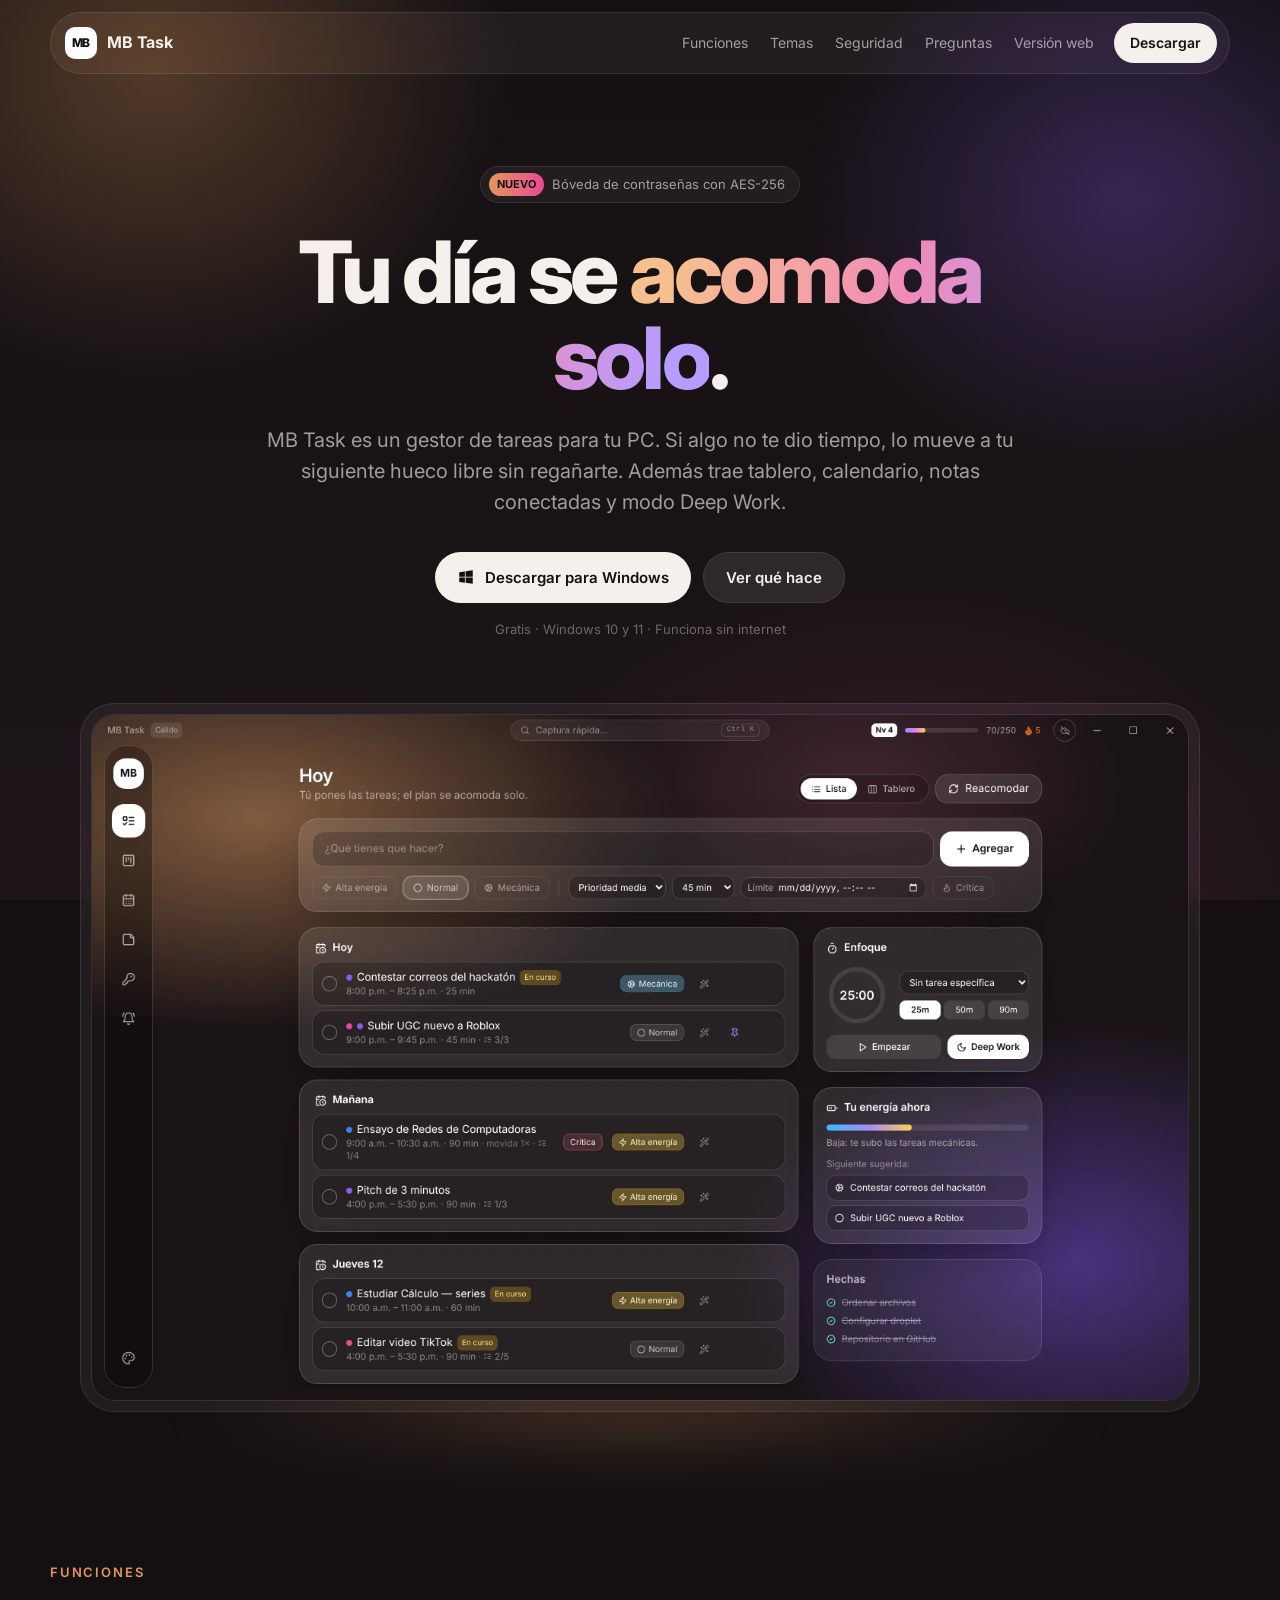
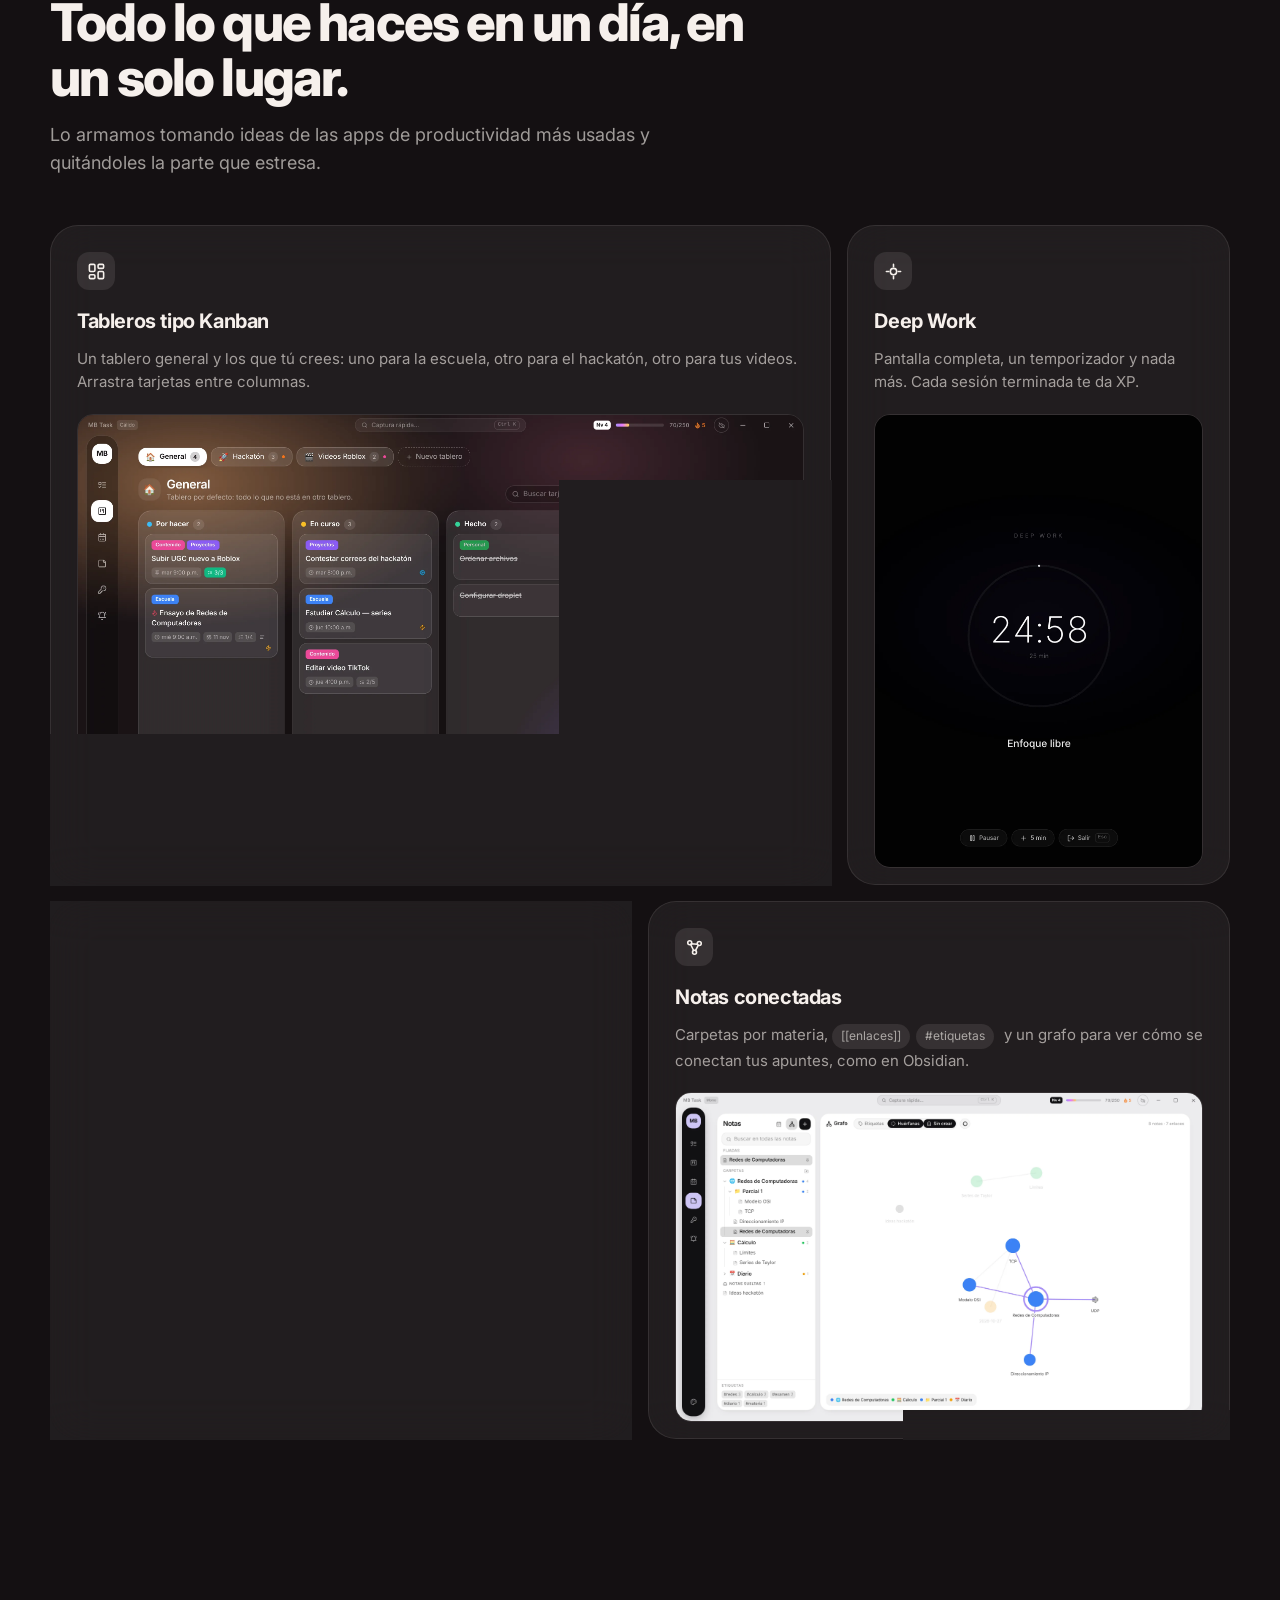
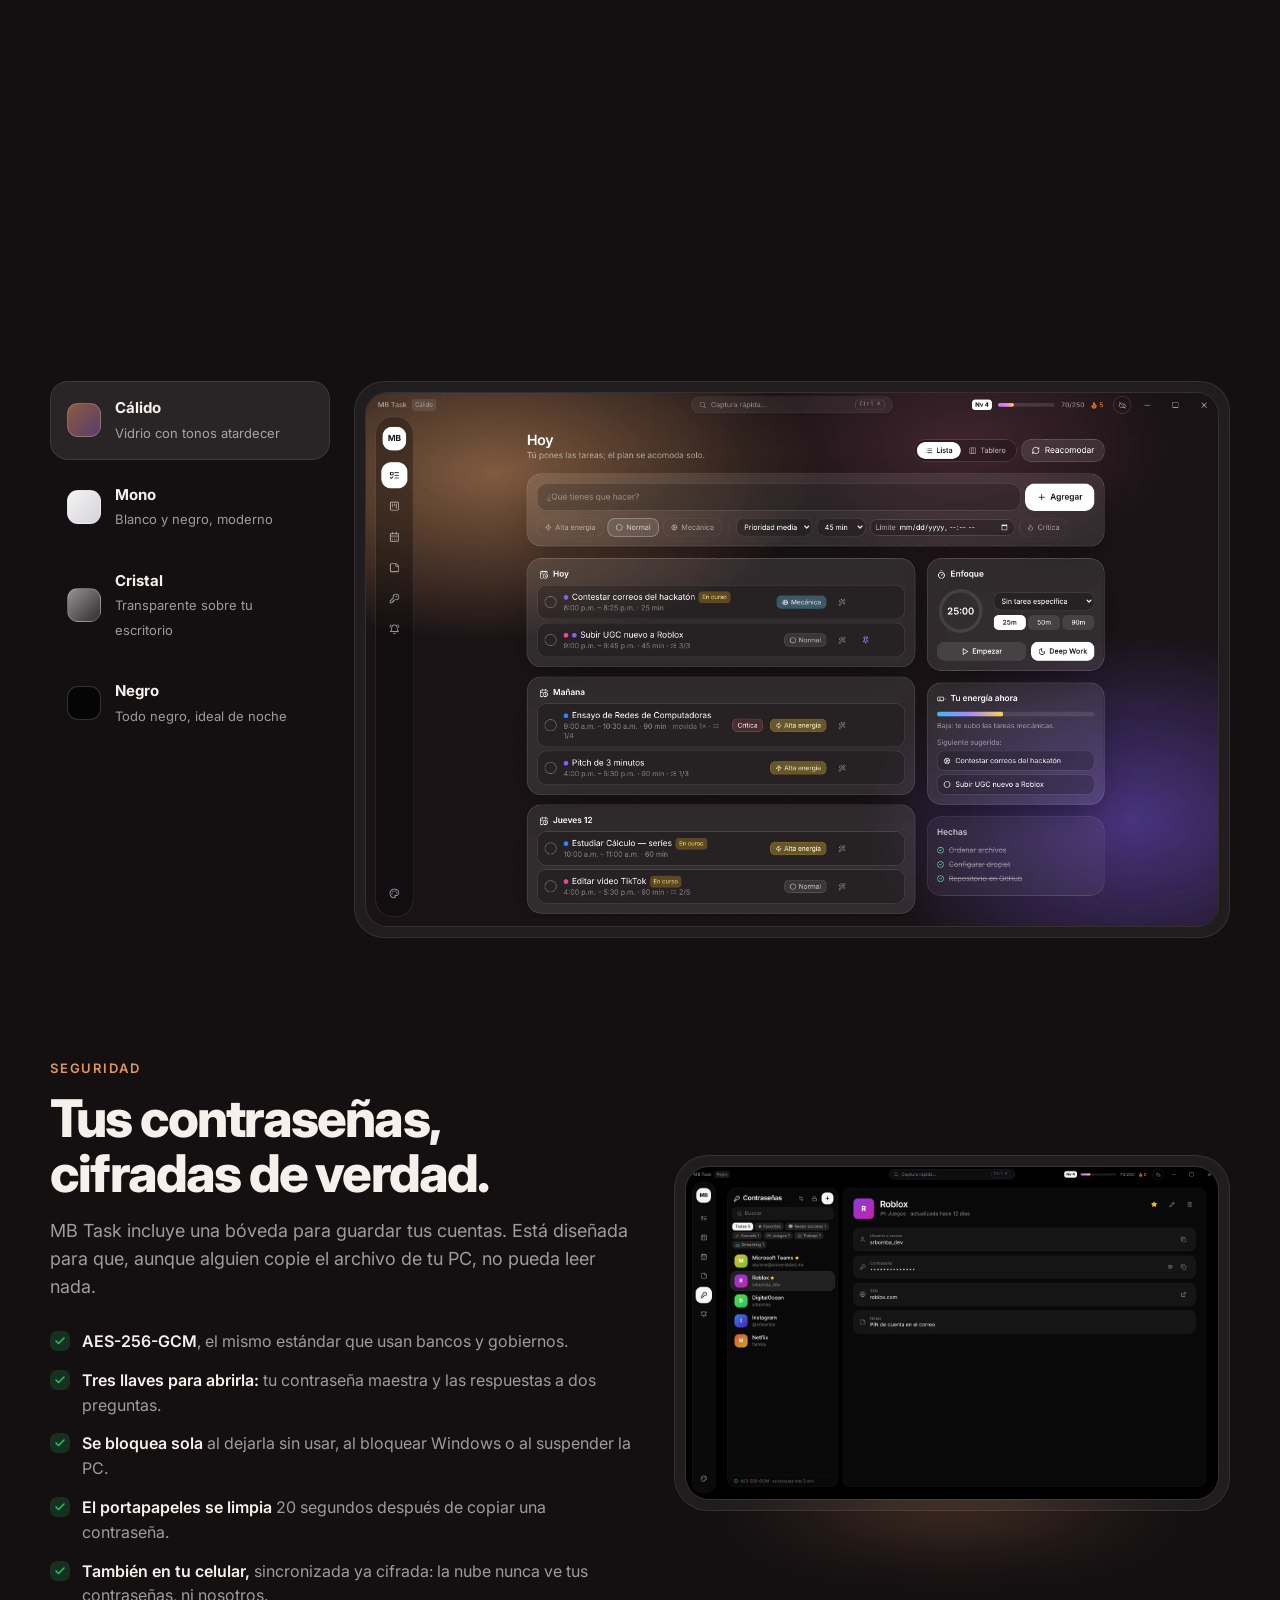
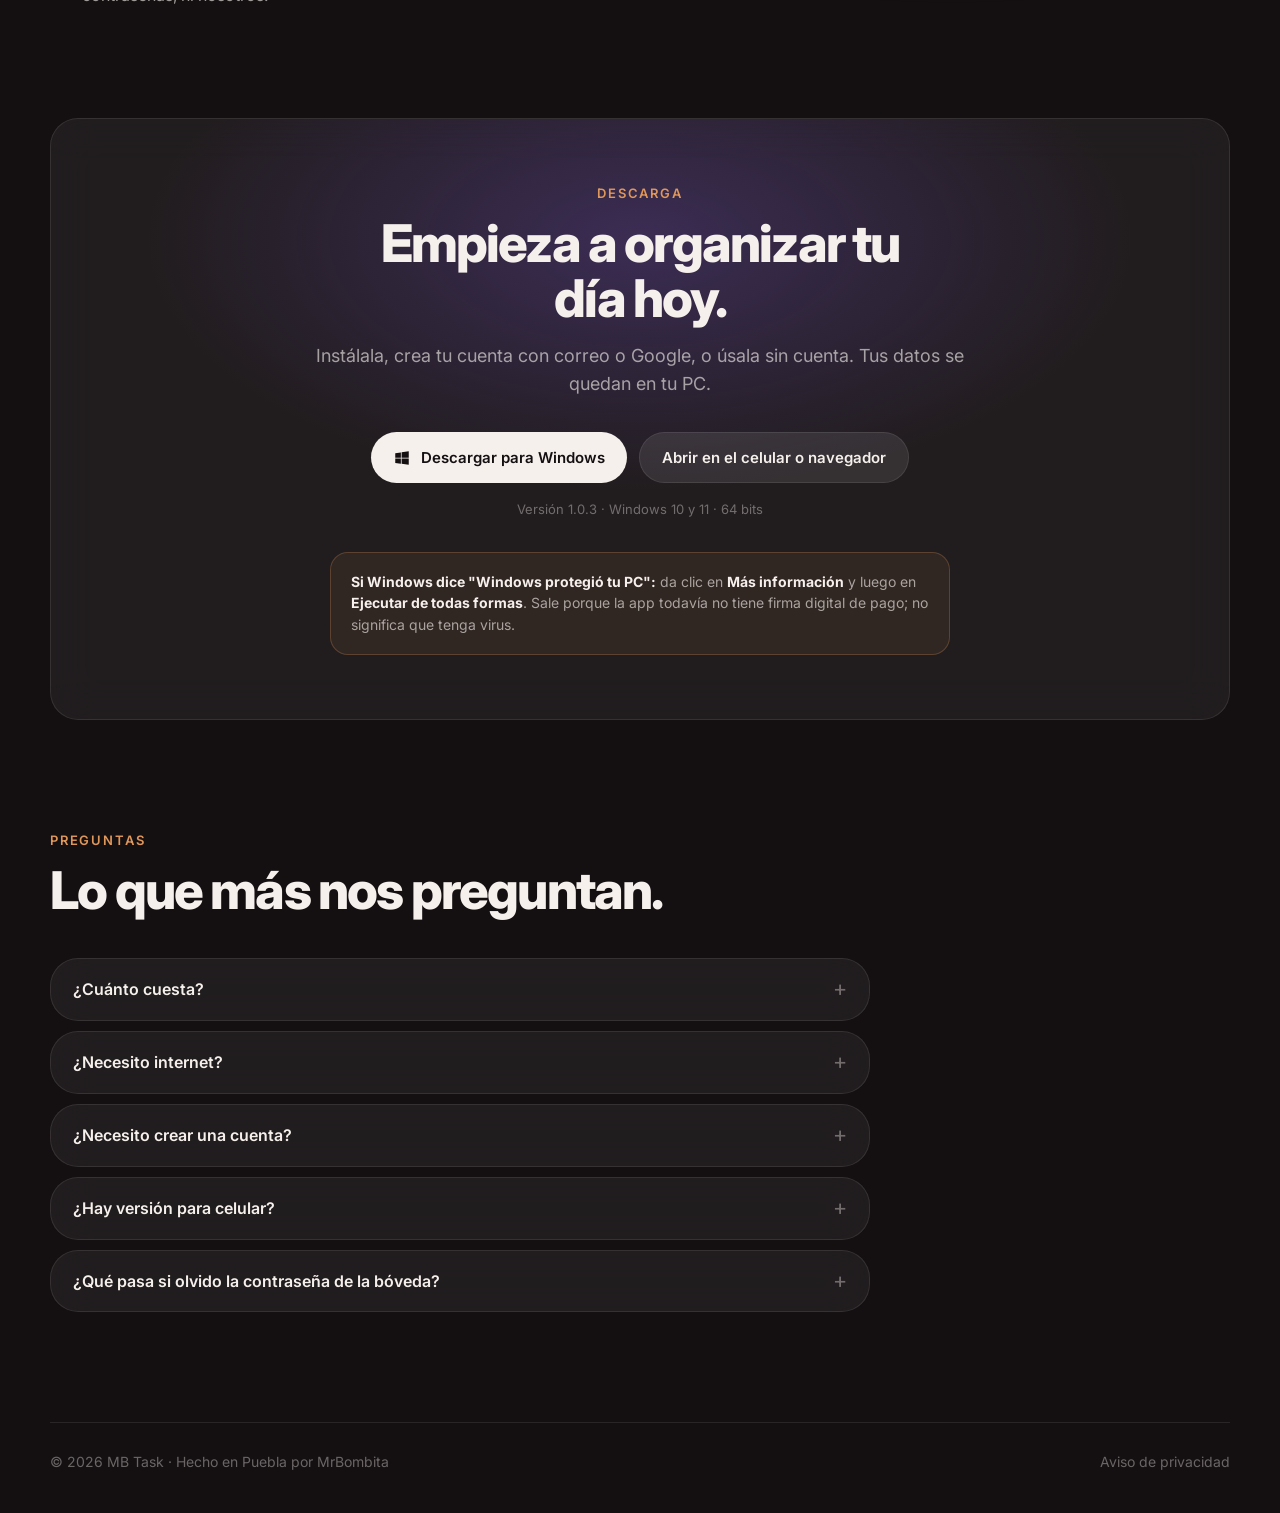
==== index.html @ 1e149279 "MB Task 1.0.3: trae los datos de versiones anteriores Co-Authored-By: Claude Opus 5.5 <noreply@anthr" ====
<!doctype html>
<html lang="es">
<head>
<meta charset="utf-8">
<meta name="viewport" content="width=device-width, initial-scale=1">
<title>MB Task — Tu día se acomoda solo</title>
<meta name="description" content="MB Task es un gestor de tareas para escritorio que reacomoda tu día cuando no te alcanza el tiempo, con tablero, calendario, notas conectadas, Deep Work y una bóveda de contraseñas cifrada.">
<meta property="og:title" content="MB Task — Tu día se acomoda solo">
<meta property="og:description" content="Tareas, tablero, calendario, notas conectadas y Deep Work en una sola app de escritorio.">
<meta property="og:image" content="img/hoy_calido.webp">
<meta name="theme-color" content="#1a1316">
<link rel="icon" href="data:image/svg+xml,%3Csvg xmlns='http://www.w3.org/2000/svg' viewBox='0 0 64 64'%3E%3Crect width='64' height='64' rx='16' fill='%23fff'/%3E%3Ctext x='32' y='42' font-family='Arial' font-weight='800' font-size='26' text-anchor='middle' fill='%23111'%3EMB%3C/text%3E%3C/svg%3E">
<link rel="preconnect" href="https://fonts.googleapis.com">
<link rel="preconnect" href="https://fonts.gstatic.com" crossorigin>
<link href="https://fonts.googleapis.com/css2?family=Inter:wght@400;500;600;700;800&display=swap" rel="stylesheet">
<style>
:root{
  --bg:#141012; --bg2:#1d1519; --fg:#f6f0ec; --mute:rgba(246,240,236,.62); --faint:rgba(246,240,236,.38);
  --line:rgba(255,255,255,.09); --glass:rgba(255,255,255,.055); --glass2:rgba(255,255,255,.09);
  --amber:#e0975a; --violet:#8b5cf6; --pink:#ec4899; --green:#22c55e;
  --radius:28px;
}
*{box-sizing:border-box;margin:0;padding:0}
html{scroll-behavior:smooth}
body{font-family:Inter,system-ui,-apple-system,Segoe UI,sans-serif;background:var(--bg);color:var(--fg);line-height:1.55;-webkit-font-smoothing:antialiased;overflow-x:hidden}
img{max-width:100%;height:auto;display:block}
a{color:inherit;text-decoration:none}
.wrap{width:min(1180px,100% - 32px);margin-inline:auto}

/* fondo como el tema Cálido de la app */
.aura{position:fixed;inset:0;z-index:-1;pointer-events:none;
  background:
    radial-gradient(40vw 34vw at 12% 8%, rgba(224,151,90,.30), transparent 70%),
    radial-gradient(36vw 30vw at 88% 22%, rgba(139,92,246,.28), transparent 70%),
    radial-gradient(44vw 36vw at 70% 100%, rgba(236,72,153,.14), transparent 70%),
    linear-gradient(180deg,var(--bg),var(--bg2));}
.glass{background:var(--glass);border:1px solid var(--line);backdrop-filter:blur(22px) saturate(140%);-webkit-backdrop-filter:blur(22px) saturate(140%);border-radius:var(--radius)}

/* nav */
header{position:sticky;top:12px;z-index:50;margin-top:12px}
.nav{display:flex;align-items:center;gap:20px;padding:10px 12px 10px 14px;border-radius:999px}
.logo{display:flex;align-items:center;gap:10px;font-weight:700;letter-spacing:-.01em}
.logo i{display:grid;place-items:center;width:32px;height:32px;border-radius:10px;background:#fff;color:#111;font-style:normal;font-weight:800;font-size:12px}
.nav>.btn{margin-left:auto}.nav nav{display:flex;gap:22px;margin-left:auto;font-size:14px;color:var(--mute)}
.nav nav a:hover{color:var(--fg)}.nav nav+.btn{margin-left:0}
.btn{display:inline-flex;align-items:center;justify-content:center;gap:10px;border-radius:999px;font-weight:600;font-size:15px;padding:13px 22px;transition:transform .2s,background .2s,opacity .2s;white-space:nowrap;border:0;cursor:pointer;font-family:inherit}
.btn:hover{transform:translateY(-1px)}
.btn-main{background:var(--fg);color:#140f11}
.btn-ghost{background:var(--glass2);color:var(--fg);border:1px solid var(--line)}
.btn-sm{padding:9px 16px;font-size:14px}
.btn[aria-disabled=true]{opacity:.55;cursor:default;transform:none}

/* hero */
.hero{padding:92px 0 40px;text-align:center}
.pill{display:inline-flex;align-items:center;gap:8px;font-size:13px;color:var(--mute);padding:6px 14px 6px 8px;border-radius:999px;margin-bottom:26px}
.pill b{background:linear-gradient(90deg,var(--amber),var(--pink));color:#170e10;font-size:11px;padding:3px 8px;border-radius:999px;font-weight:700}
h1{font-size:clamp(40px,7.2vw,86px);line-height:1;letter-spacing:-.045em;font-weight:800;max-width:14ch;margin-inline:auto}
h1 em{font-style:normal;background:linear-gradient(100deg,#f6c08e 10%,#f08bb8 55%,#b79cff 90%);-webkit-background-clip:text;background-clip:text;color:transparent}
.lead{font-size:clamp(17px,2vw,20px);color:var(--mute);max-width:58ch;margin:24px auto 34px}
.cta{display:flex;gap:12px;justify-content:center;flex-wrap:wrap}
.meta{margin-top:16px;font-size:13px;color:var(--faint)}

.shot{margin:64px auto 0;padding:10px;border-radius:34px;max-width:1120px;position:relative}
.shot img{border-radius:24px;border:1px solid var(--line)}
.shot::after{content:"";position:absolute;inset:auto 8% -40px;height:80px;background:radial-gradient(closest-side,rgba(224,151,90,.35),transparent);filter:blur(30px);z-index:-1}

/* secciones */
section{padding:110px 0 0}
.eyebrow{font-size:13px;font-weight:600;letter-spacing:.14em;text-transform:uppercase;color:var(--amber);margin-bottom:14px}
h2{font-size:clamp(30px,4.4vw,52px);line-height:1.05;letter-spacing:-.035em;font-weight:800;max-width:20ch}
.sub{color:var(--mute);font-size:18px;max-width:60ch;margin-top:16px}

/* bento */
.bento{display:grid;grid-template-columns:repeat(6,1fr);gap:16px;margin-top:48px}
.card{padding:26px;overflow:hidden;display:flex;flex-direction:column;gap:10px;position:relative}
.card h3{font-size:20px;letter-spacing:-.02em;font-weight:700}
.card p{color:var(--mute);font-size:15px}
.card .ic{width:38px;height:38px;border-radius:12px;display:grid;place-items:center;background:var(--glass2);margin-bottom:6px}
.card .ic svg{width:19px;height:19px}
.card img{margin-top:auto;width:100%;aspect-ratio:16/10;object-fit:cover;object-position:left top;border-radius:16px;border:1px solid var(--line);transform:translateY(10px)}
.card img.center{object-position:center;aspect-ratio:auto;flex:1 1 0;min-height:220px}
.c-4{grid-column:span 4}.c-3{grid-column:span 3}.c-2{grid-column:span 2}
.tag{display:inline-block;font-size:12px;padding:3px 9px;border-radius:999px;background:var(--glass2);color:var(--mute);margin-right:6px}

/* paso a paso del motor */
.flow{display:grid;grid-template-columns:repeat(3,1fr);gap:16px;margin-top:44px}
.step{padding:24px}
.step .n{font-size:13px;font-weight:700;color:var(--faint);margin-bottom:10px}
.step h3{font-size:18px;margin-bottom:6px}
.step p{color:var(--mute);font-size:15px}

/* temas */
.themes{display:grid;grid-template-columns:280px 1fr;gap:24px;margin-top:44px;align-items:start}
.tlist{display:flex;flex-direction:column;gap:8px}
.tbtn{display:flex;align-items:center;gap:14px;padding:14px 16px;border-radius:18px;background:transparent;border:1px solid transparent;color:var(--fg);font:inherit;text-align:left;cursor:pointer;transition:background .2s}
.tbtn:hover{background:var(--glass)}
.tbtn[aria-selected=true]{background:var(--glass2);border-color:var(--line)}
.sw{width:34px;height:34px;border-radius:11px;flex-shrink:0;border:1px solid rgba(255,255,255,.18)}
.tbtn b{display:block;font-size:15px}.tbtn span{font-size:13px;color:var(--mute)}
.tview{padding:10px;border-radius:30px}
.tview img{border-radius:22px;border:1px solid var(--line);transition:opacity .35s}

/* seguridad */
.sec{display:grid;grid-template-columns:1.05fr 1fr;gap:40px;align-items:center;margin-top:10px}
.checks{list-style:none;margin-top:28px;display:grid;gap:14px}
.checks li{display:flex;gap:12px;color:var(--mute);font-size:16px}
.checks li::before{content:"";flex-shrink:0;width:20px;height:20px;margin-top:2px;border-radius:7px;background:rgba(34,197,94,.18) url("data:image/svg+xml,%3Csvg xmlns='http://www.w3.org/2000/svg' viewBox='0 0 24 24' fill='none' stroke='%2322c55e' stroke-width='3' stroke-linecap='round' stroke-linejoin='round'%3E%3Cpath d='M20 6 9 17l-5-5'/%3E%3C/svg%3E") center/12px no-repeat}
.checks b{color:var(--fg);font-weight:600}

/* descarga */
.dl{margin-top:110px;padding:64px 32px;text-align:center;position:relative;overflow:hidden}
.dl::before{content:"";position:absolute;inset:-40% -10% auto;height:120%;background:radial-gradient(closest-side,rgba(139,92,246,.25),transparent 70%);z-index:-1}
.dl h2{margin-inline:auto;max-width:16ch}
.dl .sub{margin-inline:auto}
.plats{display:flex;justify-content:center;gap:12px;flex-wrap:wrap;margin-top:34px}
.note{max-width:620px;margin:32px auto 0;text-align:left;padding:18px 20px;border-radius:18px;font-size:14px;color:var(--mute);background:rgba(224,151,90,.08);border:1px solid rgba(224,151,90,.25)}
.note b{color:var(--fg)}

/* faq */
.faq{margin-top:40px;display:grid;gap:10px;max-width:820px}
details{padding:18px 22px;border-radius:20px}
summary{cursor:pointer;font-weight:600;font-size:16px;list-style:none;display:flex;justify-content:space-between;gap:16px}
summary::after{content:"+";color:var(--faint);font-weight:400;font-size:22px;line-height:1}
details[open] summary::after{content:"–"}
details p{color:var(--mute);margin-top:10px;font-size:15px}

footer{margin:110px 0 40px;padding-top:28px;border-top:1px solid var(--line);display:flex;justify-content:space-between;gap:20px;flex-wrap:wrap;font-size:14px;color:var(--faint)}
footer a:hover{color:var(--fg)}

/* aparición */
.rv{opacity:0;transform:translateY(18px);transition:opacity .7s ease,transform .7s ease}
.rv.in{opacity:1;transform:none}
@media (prefers-reduced-motion:reduce){.rv{opacity:1;transform:none;transition:none}html{scroll-behavior:auto}}

@media (max-width:900px){
  .nav nav{display:none}
  .bento{grid-template-columns:1fr}.c-4,.c-3,.c-2{grid-column:auto}
  .flow{grid-template-columns:1fr}
  .themes{grid-template-columns:1fr}.tlist{flex-direction:row;overflow-x:auto;padding-bottom:4px}
  .tbtn{flex-shrink:0}.tbtn span{display:none}
  .sec{grid-template-columns:1fr}
  .hero{padding-top:64px}
  .dl{padding:48px 20px}
}
</style>
</head>
<body>
<div class="aura"></div>

<div class="wrap">
  <header>
    <div class="nav glass">
      <a class="logo" href="#"><i>MB</i> MB Task</a>
      <nav>
        <a href="#funciones">Funciones</a>
        <a href="#temas">Temas</a>
        <a href="#seguridad">Seguridad</a>
        <a href="#preguntas">Preguntas</a>
        <a href="app/">Versión web</a>
      </nav>
      <a class="btn btn-main btn-sm" href="#descargar">Descargar</a>
    </div>
  </header>

  <main>
    <div class="hero">
      <div class="pill glass rv"><b>NUEVO</b> Bóveda de contraseñas con AES-256</div>
      <h1 class="rv">Tu día se <em>acomoda solo</em>.</h1>
      <p class="lead rv">MB Task es un gestor de tareas para tu PC. Si algo no te dio tiempo, lo mueve a tu siguiente hueco libre sin regañarte. Además trae tablero, calendario, notas conectadas y modo Deep Work.</p>
      <div class="cta rv">
        <a class="btn btn-main" href="#descargar">
          <svg width="18" height="18" viewBox="0 0 24 24" fill="currentColor"><path d="M3 5.5 10.5 4.5v7H3zM11.5 4.4 21 3v8.5h-9.5zM3 12.5h7.5v7L3 18.5zM11.5 12.5H21V21l-9.5-1.4z"/></svg>
          Descargar para Windows
        </a>
        <a class="btn btn-ghost" href="#funciones">Ver qué hace</a>
      </div>
      <p class="meta rv">Gratis · Windows 10 y 11 · Funciona sin internet</p>

      <div class="shot glass rv">
        <img src="img/hoy_calido.webp" width="2880" height="1800" alt="Vista Hoy de MB Task con tareas de hoy, mañana y jueves, temporizador de enfoque y medidor de energía" fetchpriority="high">
      </div>
    </div>

    <section id="funciones">
      <p class="eyebrow rv">Funciones</p>
      <h2 class="rv">Todo lo que haces en un día, en un solo lugar.</h2>
      <p class="sub rv">Lo armamos tomando ideas de las apps de productividad más usadas y quitándoles la parte que estresa.</p>

      <div class="bento">
        <article class="card glass c-4 rv">
          <div class="ic"><svg viewBox="0 0 24 24" fill="none" stroke="currentColor" stroke-width="2" stroke-linecap="round" stroke-linejoin="round"><rect x="3" y="3" width="7" height="9" rx="1.5"/><rect x="14" y="3" width="7" height="5" rx="1.5"/><rect x="14" y="12" width="7" height="9" rx="1.5"/><rect x="3" y="16" width="7" height="5" rx="1.5"/></svg></div>
          <h3>Tableros tipo Kanban</h3>
          <p>Un tablero general y los que tú crees: uno para la escuela, otro para el hackatón, otro para tus videos. Arrastra tarjetas entre columnas.</p>
          <img src="img/tablero.webp" width="2880" height="1800" alt="Tablero General con columnas Por hacer, En curso y Hecho" loading="lazy">
        </article>
        <article class="card glass c-2 rv">
          <div class="ic"><svg viewBox="0 0 24 24" fill="none" stroke="currentColor" stroke-width="2" stroke-linecap="round" stroke-linejoin="round"><path d="M12 3v3M12 18v3M3 12h3M18 12h3"/><circle cx="12" cy="12" r="4"/></svg></div>
          <h3>Deep Work</h3>
          <p>Pantalla completa, un temporizador y nada más. Cada sesión terminada te da XP.</p>
          <img class="center" src="img/deep.webp" width="2880" height="1800" alt="Modo Deep Work con temporizador 24:59" loading="lazy">
        </article>
        <article class="card glass c-3 rv">
          <div class="ic"><svg viewBox="0 0 24 24" fill="none" stroke="currentColor" stroke-width="2" stroke-linecap="round" stroke-linejoin="round"><rect x="3" y="4" width="18" height="17" rx="2"/><path d="M3 9h18M8 2v4M16 2v4"/></svg></div>
          <h3>Calendario de la semana</h3>
          <p>Ve en qué hueco cayó cada tarea y bloquea tus horas de clase para que no te ponga nada encima.</p>
          <img src="img/calendario.webp" width="2880" height="1800" alt="Calendario semanal con bloques de tareas" loading="lazy">
        </article>
        <article class="card glass c-3 rv">
          <div class="ic"><svg viewBox="0 0 24 24" fill="none" stroke="currentColor" stroke-width="2" stroke-linecap="round" stroke-linejoin="round"><circle cx="6" cy="6" r="2.5"/><circle cx="18" cy="7" r="2.5"/><circle cx="12" cy="18" r="2.5"/><path d="M8 7.2l7.6.6M7.2 8.2l3.7 7.6M16.7 9.2 13.2 16"/></svg></div>
          <h3>Notas conectadas</h3>
          <p>Carpetas por materia, <span class="tag">[[enlaces]]</span><span class="tag">#etiquetas</span> y un grafo para ver cómo se conectan tus apuntes, como en Obsidian.</p>
          <img src="img/notas.webp" width="2880" height="1800" alt="Grafo de notas conectadas de Redes de Computadoras" loading="lazy">
        </article>
      </div>

      <div class="flow">
        <div class="step glass rv"><p class="n">01 · REACOMODO</p><h3>Sin culpa</h3><p>Si una tarea no se hizo, el motor la pasa a tu siguiente espacio libre, respetando prioridad y fecha límite.</p></div>
        <div class="step glass rv"><p class="n">02 · ALERTAS</p><h3>Que suben de tono</h3><p>Primero un aviso suave, luego uno más visible y, si es crítica, ocupa toda la pantalla hasta que decidas.</p></div>
        <div class="step glass rv"><p class="n">03 · ENERGÍA</p><h3>Según cómo andas</h3><p>Distingue tareas de alta energía de las mecánicas y te sugiere la que mejor va con tu momento del día.</p></div>
      </div>
    </section>

    <section id="temas">
      <p class="eyebrow rv">Temas</p>
      <h2 class="rv">Cuatro estilos. Escoge el tuyo.</h2>
      <p class="sub rv">Cambia de tema en un clic y la ventana entera se adapta, hasta los botones de Windows.</p>
      <div class="themes rv">
        <div class="tlist" role="tablist" aria-label="Temas">
          <button class="tbtn" role="tab" aria-selected="true" data-img="img/hoy_calido.webp"><span class="sw" style="background:linear-gradient(135deg,#8a5a3c,#5b3d6e)"></span><div><b>Cálido</b><span>Vidrio con tonos atardecer</span></div></button>
          <button class="tbtn" role="tab" aria-selected="false" data-img="img/hoy_mono.webp"><span class="sw" style="background:linear-gradient(135deg,#f4f4f5,#d4d4d8)"></span><div><b>Mono</b><span>Blanco y negro, moderno</span></div></button>
          <button class="tbtn" role="tab" aria-selected="false" data-img="img/hoy_cristal.webp"><span class="sw" style="background:linear-gradient(135deg,rgba(255,255,255,.55),rgba(255,255,255,.12))"></span><div><b>Cristal</b><span>Transparente sobre tu escritorio</span></div></button>
          <button class="tbtn" role="tab" aria-selected="false" data-img="img/hoy_negro.webp"><span class="sw" style="background:#050505"></span><div><b>Negro</b><span>Todo negro, ideal de noche</span></div></button>
        </div>
        <div class="tview glass"><img id="themeImg" src="img/hoy_calido.webp" width="2880" height="1800" alt="Vista Hoy con el tema seleccionado" loading="lazy"></div>
      </div>
    </section>

    <section id="seguridad">
      <div class="sec">
        <div>
          <p class="eyebrow rv">Seguridad</p>
          <h2 class="rv">Tus contraseñas, cifradas de verdad.</h2>
          <p class="sub rv">MB Task incluye una bóveda para guardar tus cuentas. Está diseñada para que, aunque alguien copie el archivo de tu PC, no pueda leer nada.</p>
          <ul class="checks rv">
            <li><span><b>AES-256-GCM</b>, el mismo estándar que usan bancos y gobiernos.</span></li>
            <li><span><b>Tres llaves para abrirla:</b> tu contraseña maestra y las respuestas a dos preguntas.</span></li>
            <li><span><b>Se bloquea sola</b> al dejarla sin usar, al bloquear Windows o al suspender la PC.</span></li>
            <li><span><b>El portapapeles se limpia</b> 20 segundos después de copiar una contraseña.</span></li>
            <li><span><b>También en tu celular,</b> sincronizada ya cifrada: la nube nunca ve tus contraseñas, ni nosotros.</span></li>
          </ul>
        </div>
        <div class="shot glass rv" style="margin:0"><img src="img/boveda.webp" width="2880" height="1800" alt="Bóveda de contraseñas desbloqueada mostrando la cuenta de Roblox" loading="lazy"></div>
      </div>
    </section>

    <div id="descargar" class="dl glass rv">
      <p class="eyebrow">Descarga</p>
      <h2>Empieza a organizar tu día hoy.</h2>
      <p class="sub">Instálala, crea tu cuenta con correo o Google, o úsala sin cuenta. Tus datos se quedan en tu PC.</p>
      <div class="plats">
        <a class="btn btn-main" id="dlWin" href="#descargar" aria-disabled="true">
          <svg width="18" height="18" viewBox="0 0 24 24" fill="currentColor"><path d="M3 5.5 10.5 4.5v7H3zM11.5 4.4 21 3v8.5h-9.5zM3 12.5h7.5v7L3 18.5zM11.5 12.5H21V21l-9.5-1.4z"/></svg>
          <span>Muy pronto para Windows</span>
        </a>
        <a class="btn btn-ghost" href="app/">Abrir en el celular o navegador</a>
      </div>
      <p class="meta" id="dlMeta">Estamos preparando el instalador. Vuelve pronto.</p>
      <div class="note"><b>Si Windows dice "Windows protegió tu PC":</b> da clic en <b>Más información</b> y luego en <b>Ejecutar de todas formas</b>. Sale porque la app todavía no tiene firma digital de pago; no significa que tenga virus.</div>
    </div>

    <section id="preguntas" style="padding-top:110px">
      <p class="eyebrow rv">Preguntas</p>
      <h2 class="rv">Lo que más nos preguntan.</h2>
      <div class="faq">
        <details class="glass rv"><summary>¿Cuánto cuesta?</summary><p>Nada. MB Task es gratis.</p></details>
        <details class="glass rv"><summary>¿Necesito internet?</summary><p>No. Tareas, notas, calendario y la bóveda funcionan sin conexión. Sólo necesitas internet para iniciar sesión con tu cuenta.</p></details>
        <details class="glass rv"><summary>¿Necesito crear una cuenta?</summary><p>No es obligatorio: puedes elegir "Seguir sin cuenta" y todo se guarda en tu PC. La cuenta sirve para tener tus datos también en la futura app del celular.</p></details>
        <details class="glass rv"><summary>¿Hay versión para celular?</summary><p>Sí: abre <a href="app/" style="text-decoration:underline">mrbombita.github.io/mb-task/app</a> en tu celular. En iPhone, en Safari toca <b>Compartir → Agregar a inicio</b> y queda como una app. Entra con tu misma cuenta y verás las mismas tareas, tableros y notas que en tu PC.</p></details>
        <details class="glass rv"><summary>¿Qué pasa si olvido la contraseña de la bóveda?</summary><p>No se puede recuperar. Es a propósito: sin tu contraseña y tus dos respuestas, nadie puede abrirla. Anótalas en un lugar seguro.</p></details>
      </div>
    </section>
  </main>

  <footer>
    <span>© <span id="yr">2026</span> MB Task · Hecho en Puebla por MrBombita</span>
    <span><a href="privacidad.html">Aviso de privacidad</a></span>
  </footer>
</div>

<script>
/* ── Pon aquí la liga del instalador cuando esté listo (por ejemplo, la de GitHub Releases). ── */
const DOWNLOAD_URL = 'descargas/MB-Task-Setup.exe';
const VERSION = '1.0.3';

if (DOWNLOAD_URL) {
  const a = document.getElementById('dlWin');
  a.href = DOWNLOAD_URL; a.removeAttribute('aria-disabled');
  a.querySelector('span').textContent = 'Descargar para Windows';
  document.getElementById('dlMeta').textContent = (VERSION ? 'Versión ' + VERSION + ' · ' : '') + 'Windows 10 y 11 · 64 bits';
} else {
  document.getElementById('dlWin').addEventListener('click', e => e.preventDefault());
}
document.getElementById('yr').textContent = new Date().getFullYear();

/* temas */
const img = document.getElementById('themeImg');
document.querySelectorAll('.tbtn').forEach(b => b.addEventListener('click', () => {
  document.querySelectorAll('.tbtn').forEach(x => x.setAttribute('aria-selected', x === b));
  img.style.opacity = 0;
  const next = new Image(); next.src = b.dataset.img;
  next.onload = () => { img.src = b.dataset.img; img.style.opacity = 1; };
}));

/* aparición al hacer scroll */
const io = 'IntersectionObserver' in window ? new IntersectionObserver(es => es.forEach(e => {
  if (e.isIntersecting) { e.target.classList.add('in'); io.unobserve(e.target); }
}), { threshold: .12 }) : null;
document.querySelectorAll('.rv').forEach((el, i) => io ? io.observe(el) : el.classList.add('in'));
</script>
</body>
</html>
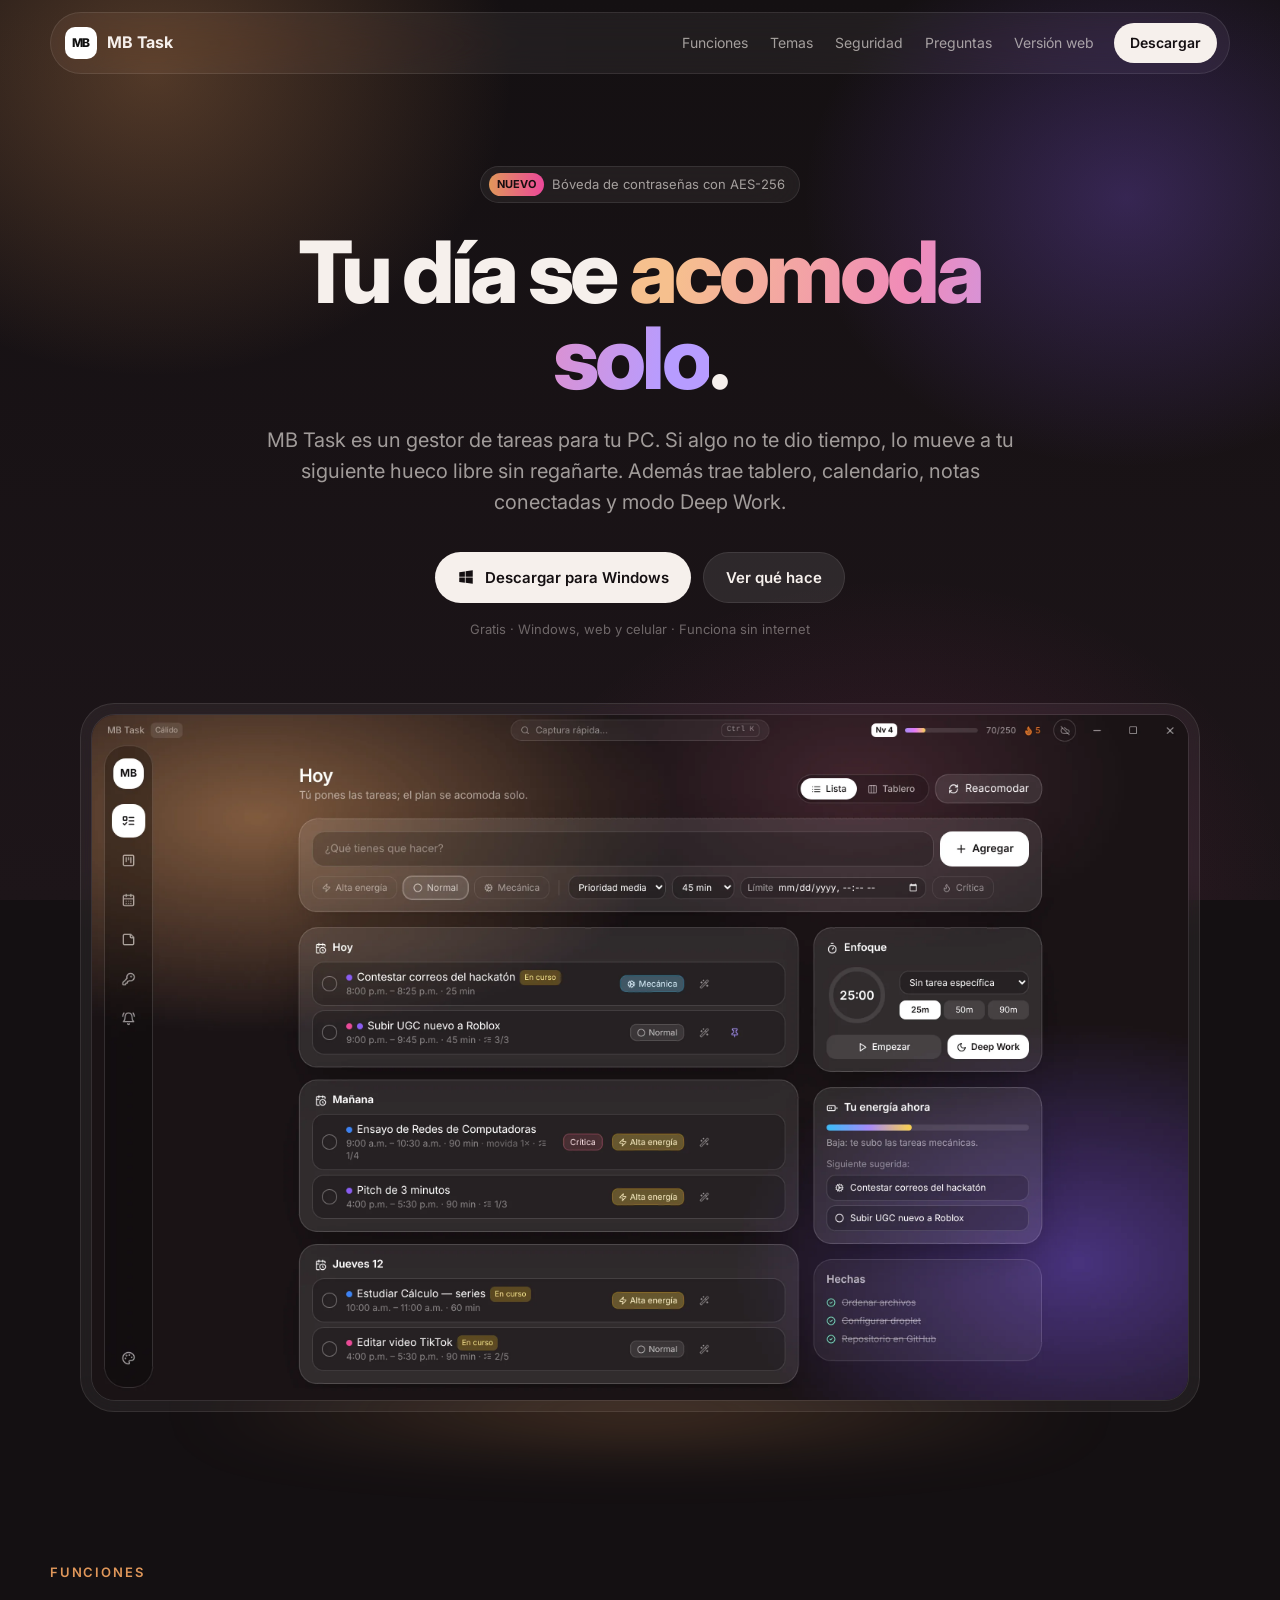
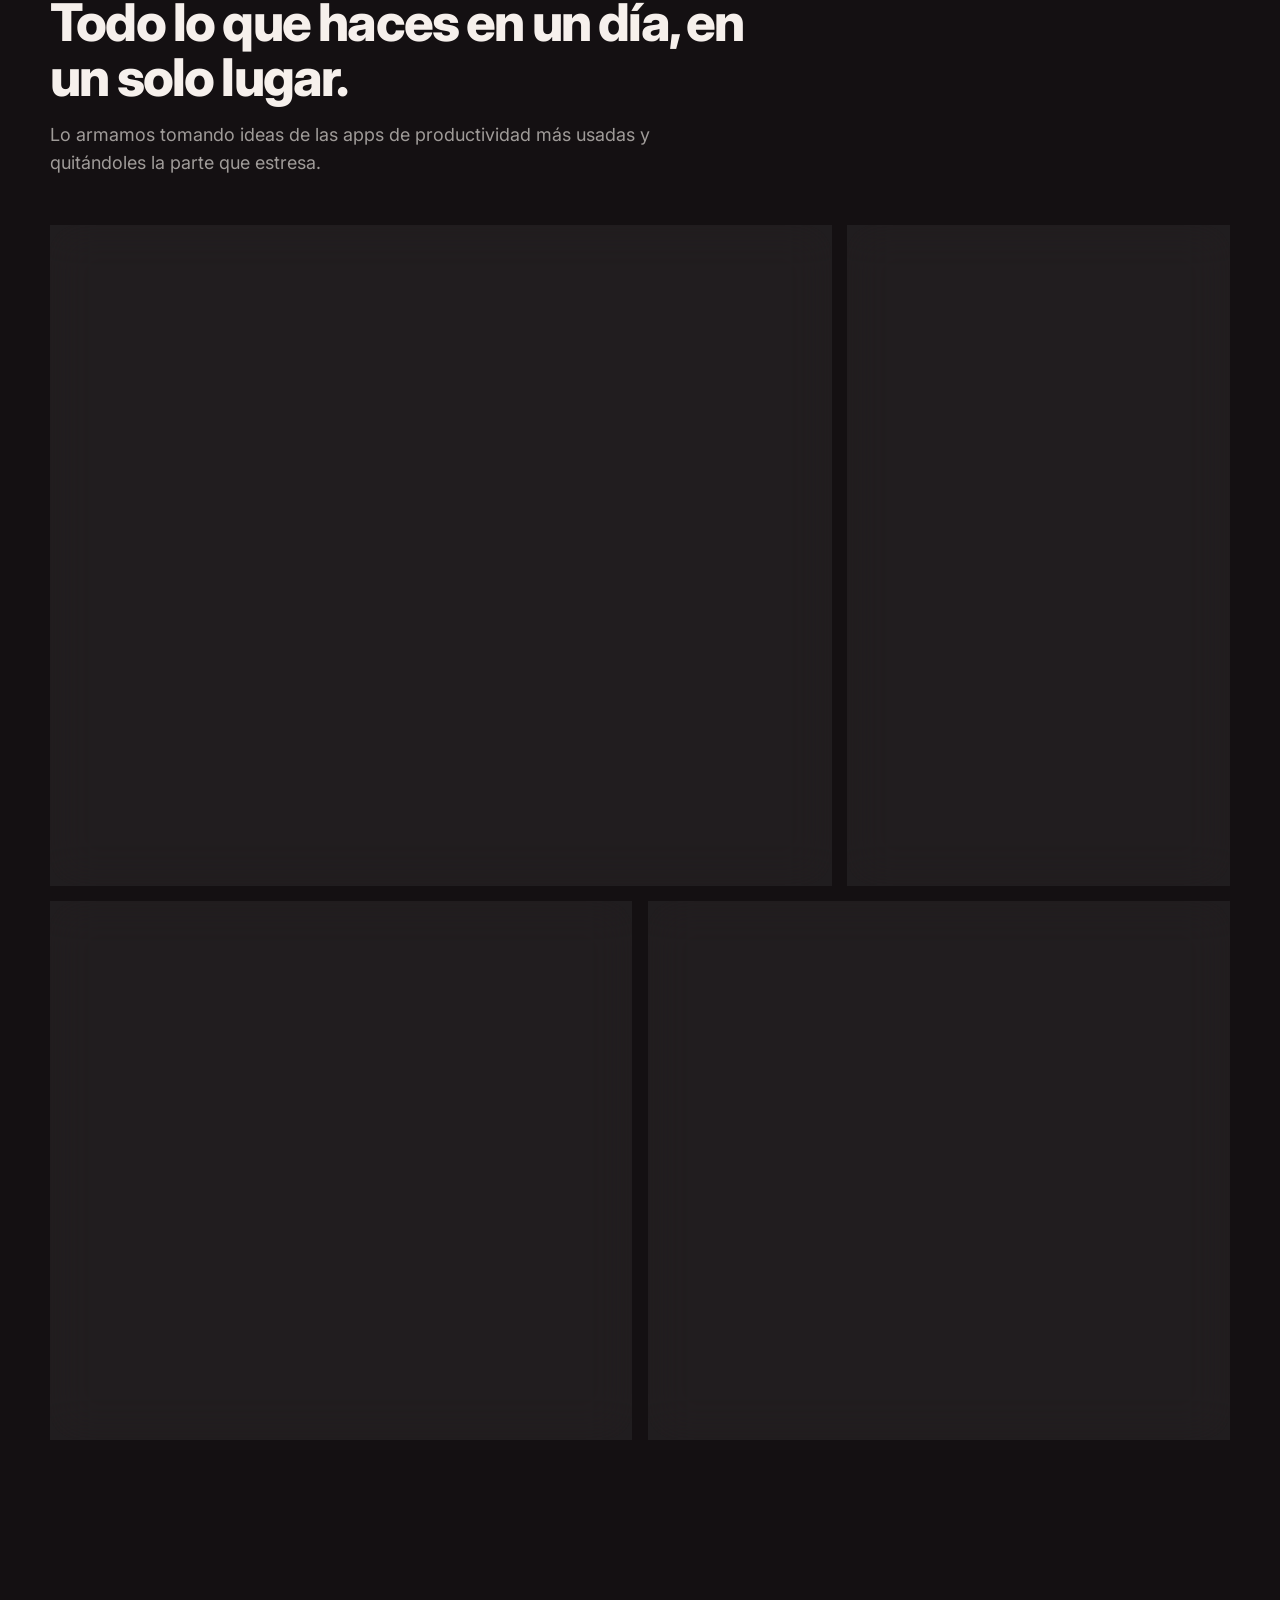
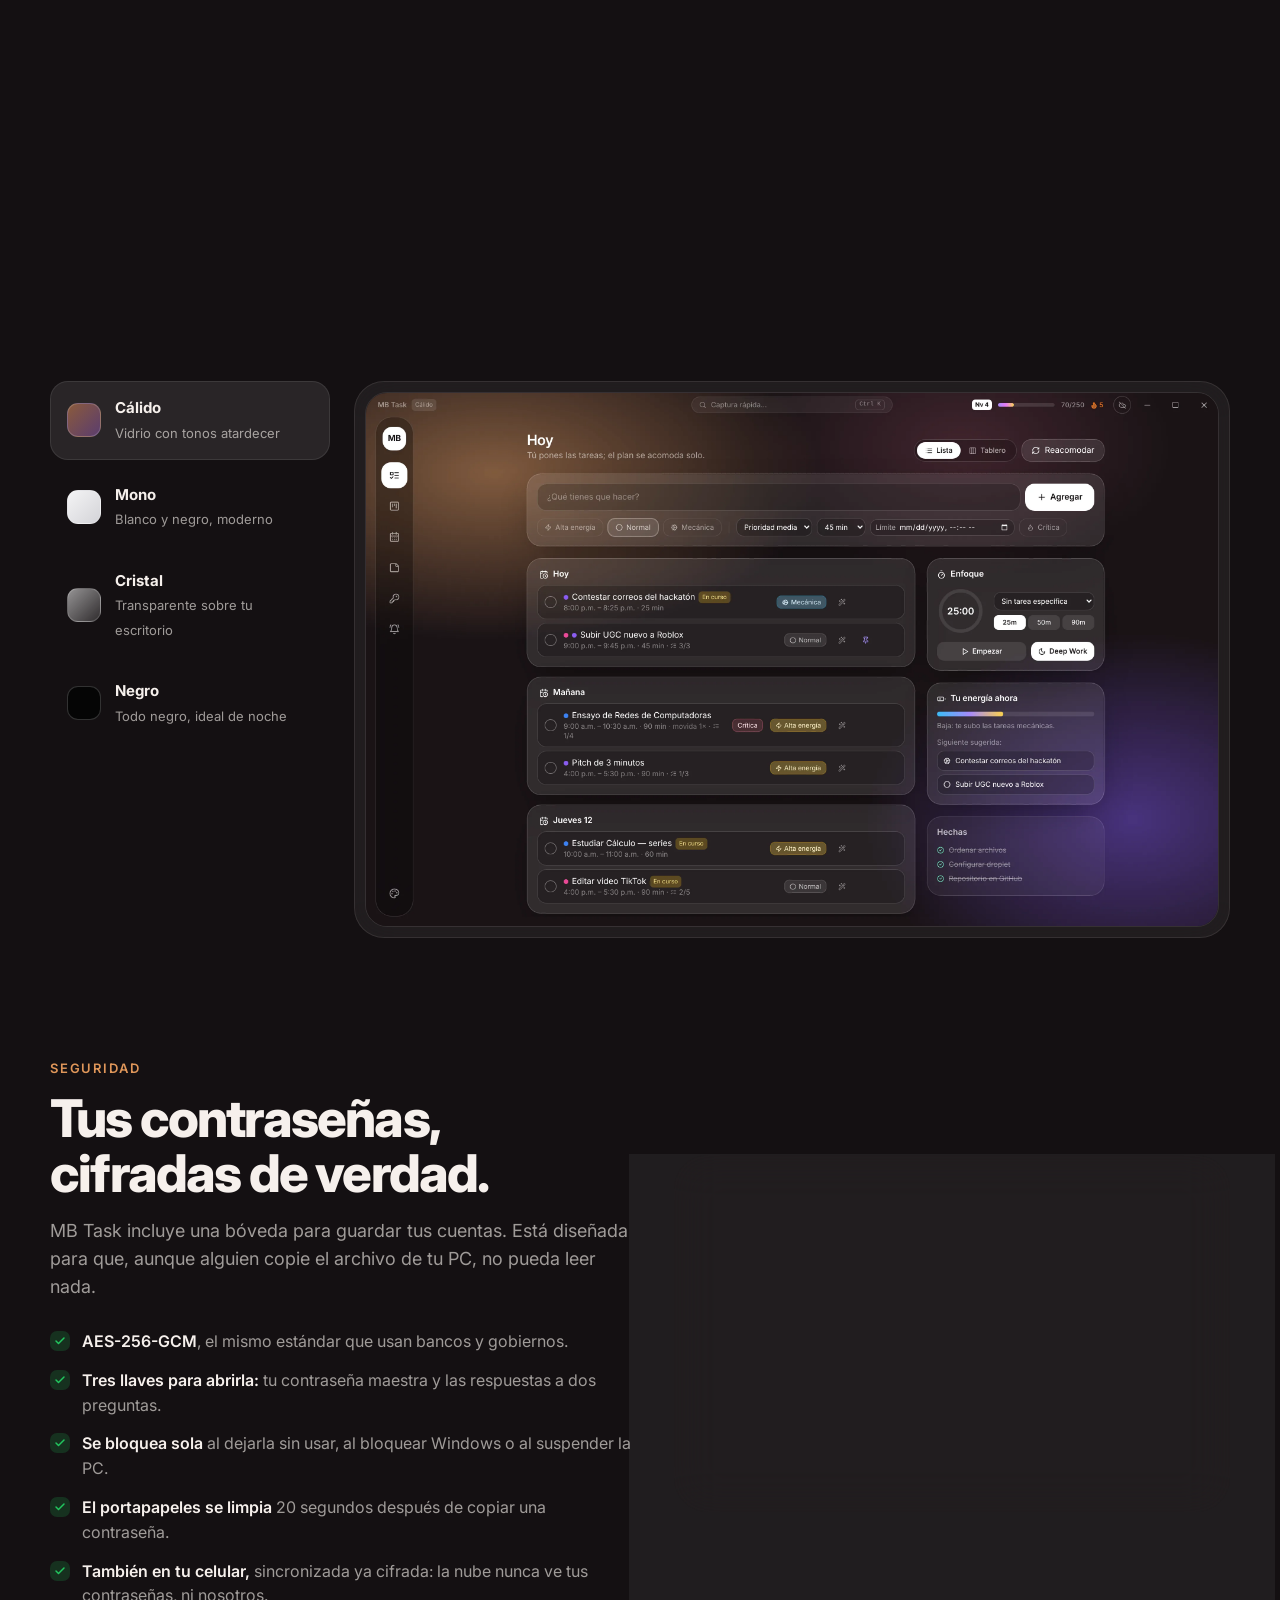
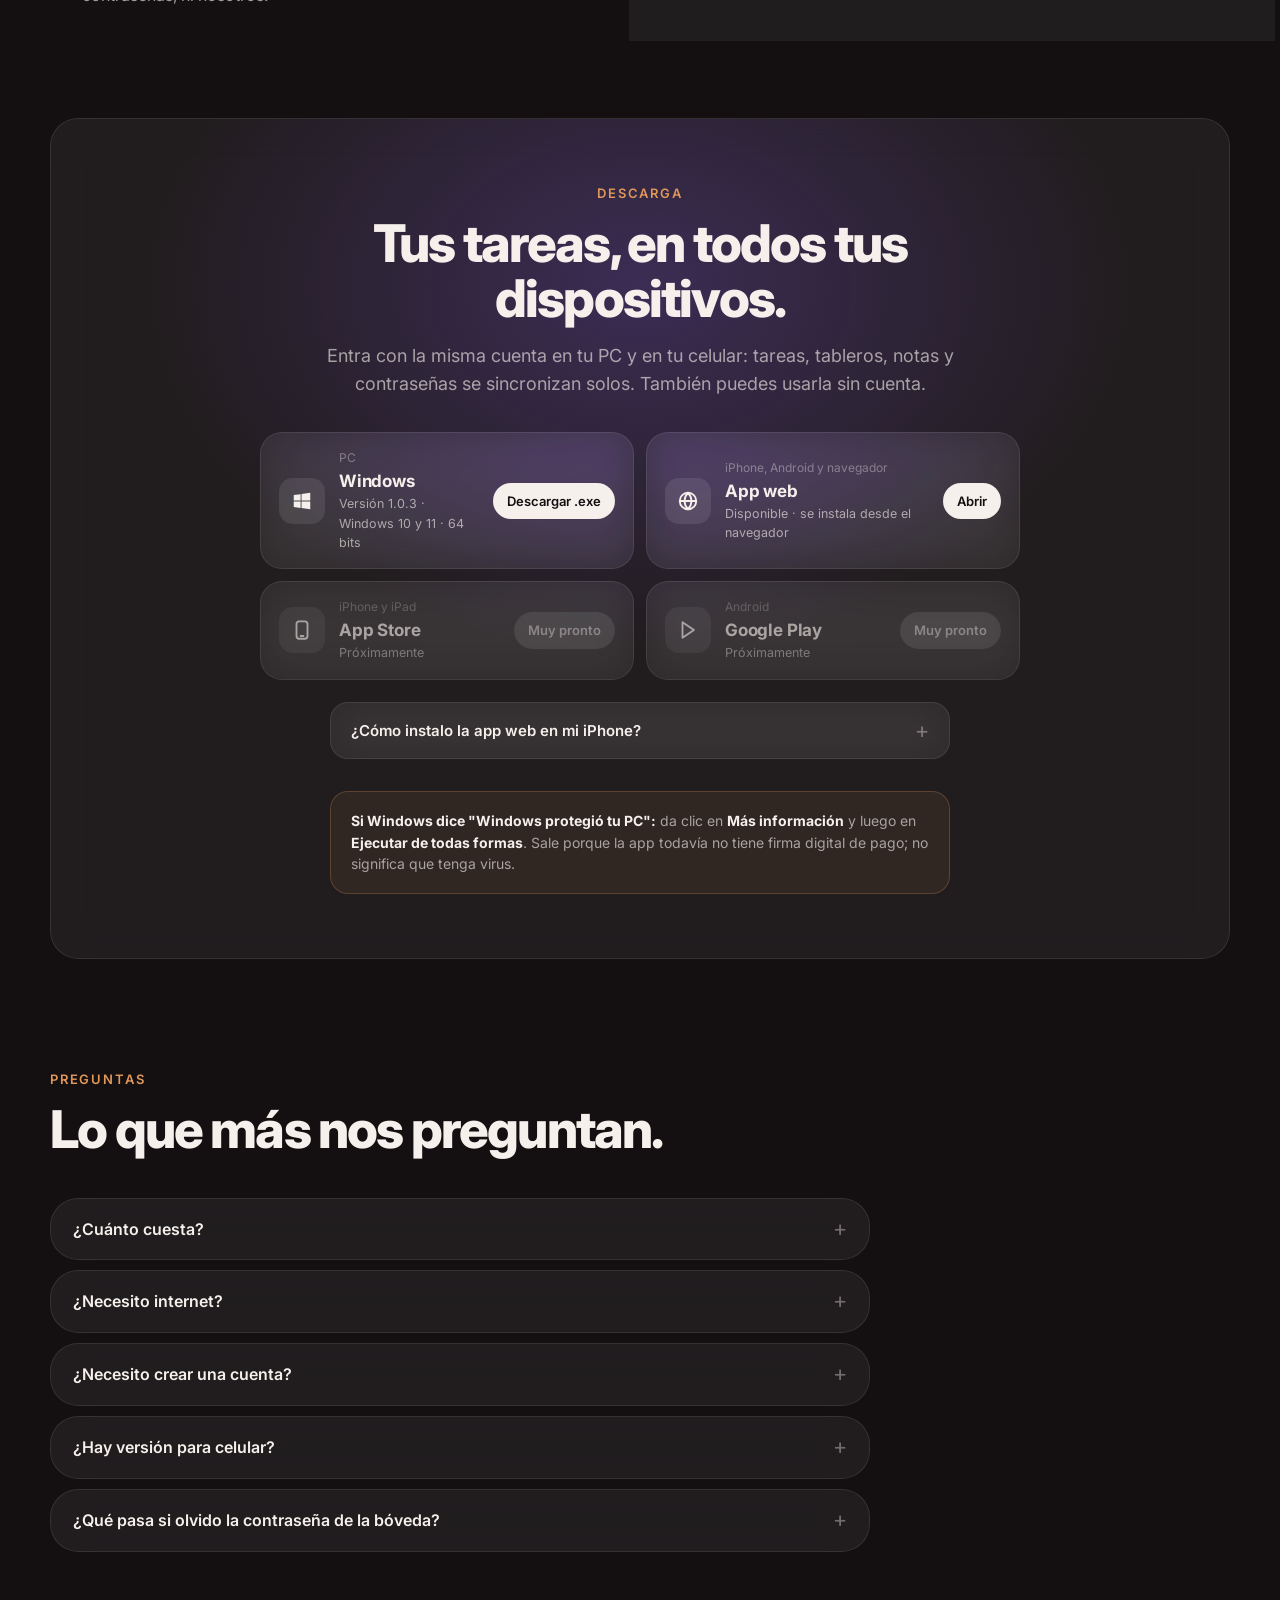
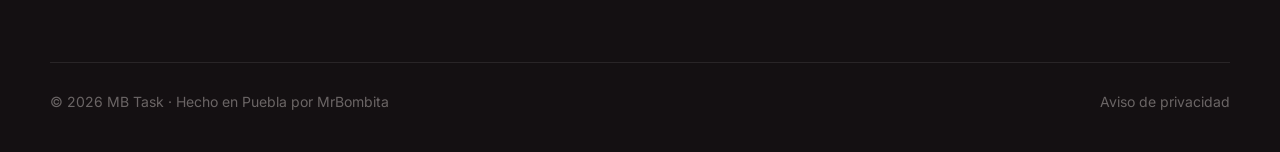
==== commit 4a95ef3e: "Descargas: Windows, app web, App Store y Google Play (próximamente) Co-Authored-By: Claude Opus 5.5 " ====
--- a/index.html
+++ b/index.html
@@ -113,6 +113,26 @@
 .dl h2{margin-inline:auto;max-width:16ch}
 .dl .sub{margin-inline:auto}
 .plats{display:flex;justify-content:center;gap:12px;flex-wrap:wrap;margin-top:34px}
+.plat-grid{display:grid;grid-template-columns:repeat(2,minmax(0,1fr));gap:12px;max-width:760px;margin:34px auto 0;text-align:left}
+.plat{display:flex;align-items:center;gap:14px;padding:16px 18px;border-radius:22px;transition:transform .2s,background .2s}
+.plat:not([aria-disabled=true]):hover{transform:translateY(-2px);background:var(--glass2)}
+.plat[aria-disabled=true]{cursor:default}
+.plat[aria-disabled=true] .plat-ic,.plat[aria-disabled=true] .plat-tx{opacity:.6}
+.plat-ic{display:grid;place-items:center;width:46px;height:46px;border-radius:14px;background:var(--glass2);flex-shrink:0}
+.plat-ic svg{width:22px;height:22px}
+.plat-tx{display:flex;flex-direction:column;min-width:0;flex:1}
+.plat-tx small{font-size:12px;color:var(--faint)}
+.plat-tx b{font-size:17px;letter-spacing:-.01em}
+.plat-tx em{font-style:normal;font-size:12.5px;color:var(--mute)}
+.plat-go{font-size:13px;font-weight:600;padding:8px 14px;border-radius:999px;background:var(--glass2);white-space:nowrap}
+.plat:not([aria-disabled=true]) .plat-go[data-ok]{background:var(--fg);color:#140f11}
+.plat[aria-disabled=true] .plat-go{color:var(--faint)}
+.install{max-width:620px;margin:22px auto 0;text-align:left;padding:16px 20px;border-radius:18px}
+.install summary{cursor:pointer;font-weight:600;font-size:15px}
+.install ol{margin:12px 0 6px 20px;display:grid;gap:4px;color:var(--mute);font-size:14px}
+.install p{color:var(--mute);font-size:14px}
+@media (max-width:640px){.plat-grid{grid-template-columns:1fr}.plat-go{padding:7px 12px}}
+
 .note{max-width:620px;margin:32px auto 0;text-align:left;padding:18px 20px;border-radius:18px;font-size:14px;color:var(--mute);background:rgba(224,151,90,.08);border:1px solid rgba(224,151,90,.25)}
 .note b{color:var(--fg)}
 
@@ -134,6 +154,7 @@
 
 @media (max-width:900px){
   .nav nav{display:none}
+  .nav nav+.btn{margin-left:auto}
   .bento{grid-template-columns:1fr}.c-4,.c-3,.c-2{grid-column:auto}
   .flow{grid-template-columns:1fr}
   .themes{grid-template-columns:1fr}.tlist{flex-direction:row;overflow-x:auto;padding-bottom:4px}
@@ -174,7 +195,7 @@
         </a>
         <a class="btn btn-ghost" href="#funciones">Ver qué hace</a>
       </div>
-      <p class="meta rv">Gratis · Windows 10 y 11 · Funciona sin internet</p>
+      <p class="meta rv">Gratis · Windows, web y celular · Funciona sin internet</p>
 
       <div class="shot glass rv">
         <img src="img/hoy_calido.webp" width="2880" height="1800" alt="Vista Hoy de MB Task con tareas de hoy, mañana y jueves, temporizador de enfoque y medidor de energía" fetchpriority="high">
@@ -255,16 +276,41 @@
 
     <div id="descargar" class="dl glass rv">
       <p class="eyebrow">Descarga</p>
-      <h2>Empieza a organizar tu día hoy.</h2>
-      <p class="sub">Instálala, crea tu cuenta con correo o Google, o úsala sin cuenta. Tus datos se quedan en tu PC.</p>
-      <div class="plats">
-        <a class="btn btn-main" id="dlWin" href="#descargar" aria-disabled="true">
-          <svg width="18" height="18" viewBox="0 0 24 24" fill="currentColor"><path d="M3 5.5 10.5 4.5v7H3zM11.5 4.4 21 3v8.5h-9.5zM3 12.5h7.5v7L3 18.5zM11.5 12.5H21V21l-9.5-1.4z"/></svg>
-          <span>Muy pronto para Windows</span>
-        </a>
-        <a class="btn btn-ghost" href="app/">Abrir en el celular o navegador</a>
-      </div>
-      <p class="meta" id="dlMeta">Estamos preparando el instalador. Vuelve pronto.</p>
+      <h2>Tus tareas, en todos tus dispositivos.</h2>
+      <p class="sub">Entra con la misma cuenta en tu PC y en tu celular: tareas, tableros, notas y contraseñas se sincronizan solos. También puedes usarla sin cuenta.</p>
+
+      <div class="plat-grid">
+        <a class="plat glass" id="dlWin" href="#descargar" aria-disabled="true">
+          <span class="plat-ic"><svg viewBox="0 0 24 24" fill="currentColor"><path d="M3 5.5 10.5 4.5v7H3zM11.5 4.4 21 3v8.5h-9.5zM3 12.5h7.5v7L3 18.5zM11.5 12.5H21V21l-9.5-1.4z"/></svg></span>
+          <span class="plat-tx"><small>PC</small><b>Windows</b><em id="dlMeta">Preparando el instalador…</em></span>
+          <span class="plat-go" data-ok>Descargar .exe</span>
+        </a>
+        <a class="plat glass" href="app/">
+          <span class="plat-ic"><svg viewBox="0 0 24 24" fill="none" stroke="currentColor" stroke-width="2" stroke-linecap="round" stroke-linejoin="round"><circle cx="12" cy="12" r="9"/><path d="M3 12h18M12 3c2.5 2.6 3.8 5.6 3.8 9s-1.3 6.4-3.8 9c-2.5-2.6-3.8-5.6-3.8-9S9.5 5.6 12 3z"/></svg></span>
+          <span class="plat-tx"><small>iPhone, Android y navegador</small><b>App web</b><em>Disponible · se instala desde el navegador</em></span>
+          <span class="plat-go" data-ok>Abrir</span>
+        </a>
+        <a class="plat glass" id="dlIos" href="#descargar" aria-disabled="true">
+          <span class="plat-ic"><svg viewBox="0 0 24 24" fill="none" stroke="currentColor" stroke-width="2" stroke-linecap="round" stroke-linejoin="round"><rect x="6" y="2.5" width="12" height="19" rx="3"/><path d="M10.5 18.5h3"/></svg></span>
+          <span class="plat-tx"><small>iPhone y iPad</small><b>App Store</b><em data-soon>Próximamente</em></span>
+          <span class="plat-go">Muy pronto</span>
+        </a>
+        <a class="plat glass" id="dlAndroid" href="#descargar" aria-disabled="true">
+          <span class="plat-ic"><svg viewBox="0 0 24 24" fill="none" stroke="currentColor" stroke-width="2" stroke-linecap="round" stroke-linejoin="round"><path d="M6 3.5 18.5 12 6 20.5z"/></svg></span>
+          <span class="plat-tx"><small>Android</small><b>Google Play</b><em data-soon>Próximamente</em></span>
+          <span class="plat-go">Muy pronto</span>
+        </a>
+      </div>
+
+      <details class="install glass">
+        <summary>¿Cómo instalo la app web en mi iPhone?</summary>
+        <ol>
+          <li>Abre <b>mrbombita.github.io/mb-task/app</b> en <b>Safari</b>.</li>
+          <li>Toca <b>Compartir</b> y luego <b>Agregar a inicio</b>.</li>
+          <li>Abre MB Task desde el ícono y entra con tu cuenta.</li>
+        </ol>
+        <p>En Android: ábrela en Chrome y toca <b>⋮ → Instalar app</b>.</p>
+      </details>
       <div class="note"><b>Si Windows dice "Windows protegió tu PC":</b> da clic en <b>Más información</b> y luego en <b>Ejecutar de todas formas</b>. Sale porque la app todavía no tiene firma digital de pago; no significa que tenga virus.</div>
     </div>
 
@@ -274,8 +320,8 @@
       <div class="faq">
         <details class="glass rv"><summary>¿Cuánto cuesta?</summary><p>Nada. MB Task es gratis.</p></details>
         <details class="glass rv"><summary>¿Necesito internet?</summary><p>No. Tareas, notas, calendario y la bóveda funcionan sin conexión. Sólo necesitas internet para iniciar sesión con tu cuenta.</p></details>
-        <details class="glass rv"><summary>¿Necesito crear una cuenta?</summary><p>No es obligatorio: puedes elegir "Seguir sin cuenta" y todo se guarda en tu PC. La cuenta sirve para tener tus datos también en la futura app del celular.</p></details>
-        <details class="glass rv"><summary>¿Hay versión para celular?</summary><p>Sí: abre <a href="app/" style="text-decoration:underline">mrbombita.github.io/mb-task/app</a> en tu celular. En iPhone, en Safari toca <b>Compartir → Agregar a inicio</b> y queda como una app. Entra con tu misma cuenta y verás las mismas tareas, tableros y notas que en tu PC.</p></details>
+        <details class="glass rv"><summary>¿Necesito crear una cuenta?</summary><p>No es obligatorio: puedes elegir "Seguir sin cuenta" y todo se guarda en ese dispositivo. Con cuenta, tus tareas, notas y contraseñas se sincronizan entre tu PC y tu celular.</p></details>
+        <details class="glass rv"><summary>¿Hay versión para celular?</summary><p>Sí. Las apps para App Store y Google Play vienen pronto; mientras, abre <a href="app/" style="text-decoration:underline">mrbombita.github.io/mb-task/app</a> en tu celular. En iPhone, en Safari toca <b>Compartir → Agregar a inicio</b> y queda como una app. Entra con tu misma cuenta y verás las mismas tareas, tableros y notas que en tu PC.</p></details>
         <details class="glass rv"><summary>¿Qué pasa si olvido la contraseña de la bóveda?</summary><p>No se puede recuperar. Es a propósito: sin tu contraseña y tus dos respuestas, nadie puede abrirla. Anótalas en un lugar seguro.</p></details>
       </div>
     </section>
@@ -288,18 +334,22 @@
 </div>
 
 <script>
-/* ── Pon aquí la liga del instalador cuando esté listo (por ejemplo, la de GitHub Releases). ── */
+/* ── Ligas de descarga: cuando existan las apps de tienda, pon aquí su URL y el botón se activa solo. ── */
 const DOWNLOAD_URL = 'descargas/MB-Task-Setup.exe';
 const VERSION = '1.0.3';
-
-if (DOWNLOAD_URL) {
-  const a = document.getElementById('dlWin');
-  a.href = DOWNLOAD_URL; a.removeAttribute('aria-disabled');
-  a.querySelector('span').textContent = 'Descargar para Windows';
-  document.getElementById('dlMeta').textContent = (VERSION ? 'Versión ' + VERSION + ' · ' : '') + 'Windows 10 y 11 · 64 bits';
-} else {
-  document.getElementById('dlWin').addEventListener('click', e => e.preventDefault());
+const APP_STORE_URL = null;     // 'https://apps.apple.com/app/...'
+const PLAY_STORE_URL = null;    // 'https://play.google.com/store/apps/details?id=com.mrbombita.mbtask'
+
+function enable(id, url, label, meta) {
+  const a = document.getElementById(id);
+  if (!url) { a.addEventListener('click', e => e.preventDefault()); return; }
+  a.href = url; a.removeAttribute('aria-disabled');
+  const go = a.querySelector('.plat-go'); go.textContent = label; go.setAttribute('data-ok', '');
+  if (meta) a.querySelector('em').textContent = meta;
 }
+enable('dlWin', DOWNLOAD_URL, 'Descargar .exe', (VERSION ? 'Versión ' + VERSION + ' · ' : '') + 'Windows 10 y 11 · 64 bits');
+enable('dlIos', APP_STORE_URL, 'Ver en App Store', 'Disponible');
+enable('dlAndroid', PLAY_STORE_URL, 'Ver en Google Play', 'Disponible');
 document.getElementById('yr').textContent = new Date().getFullYear();
 
 /* temas */
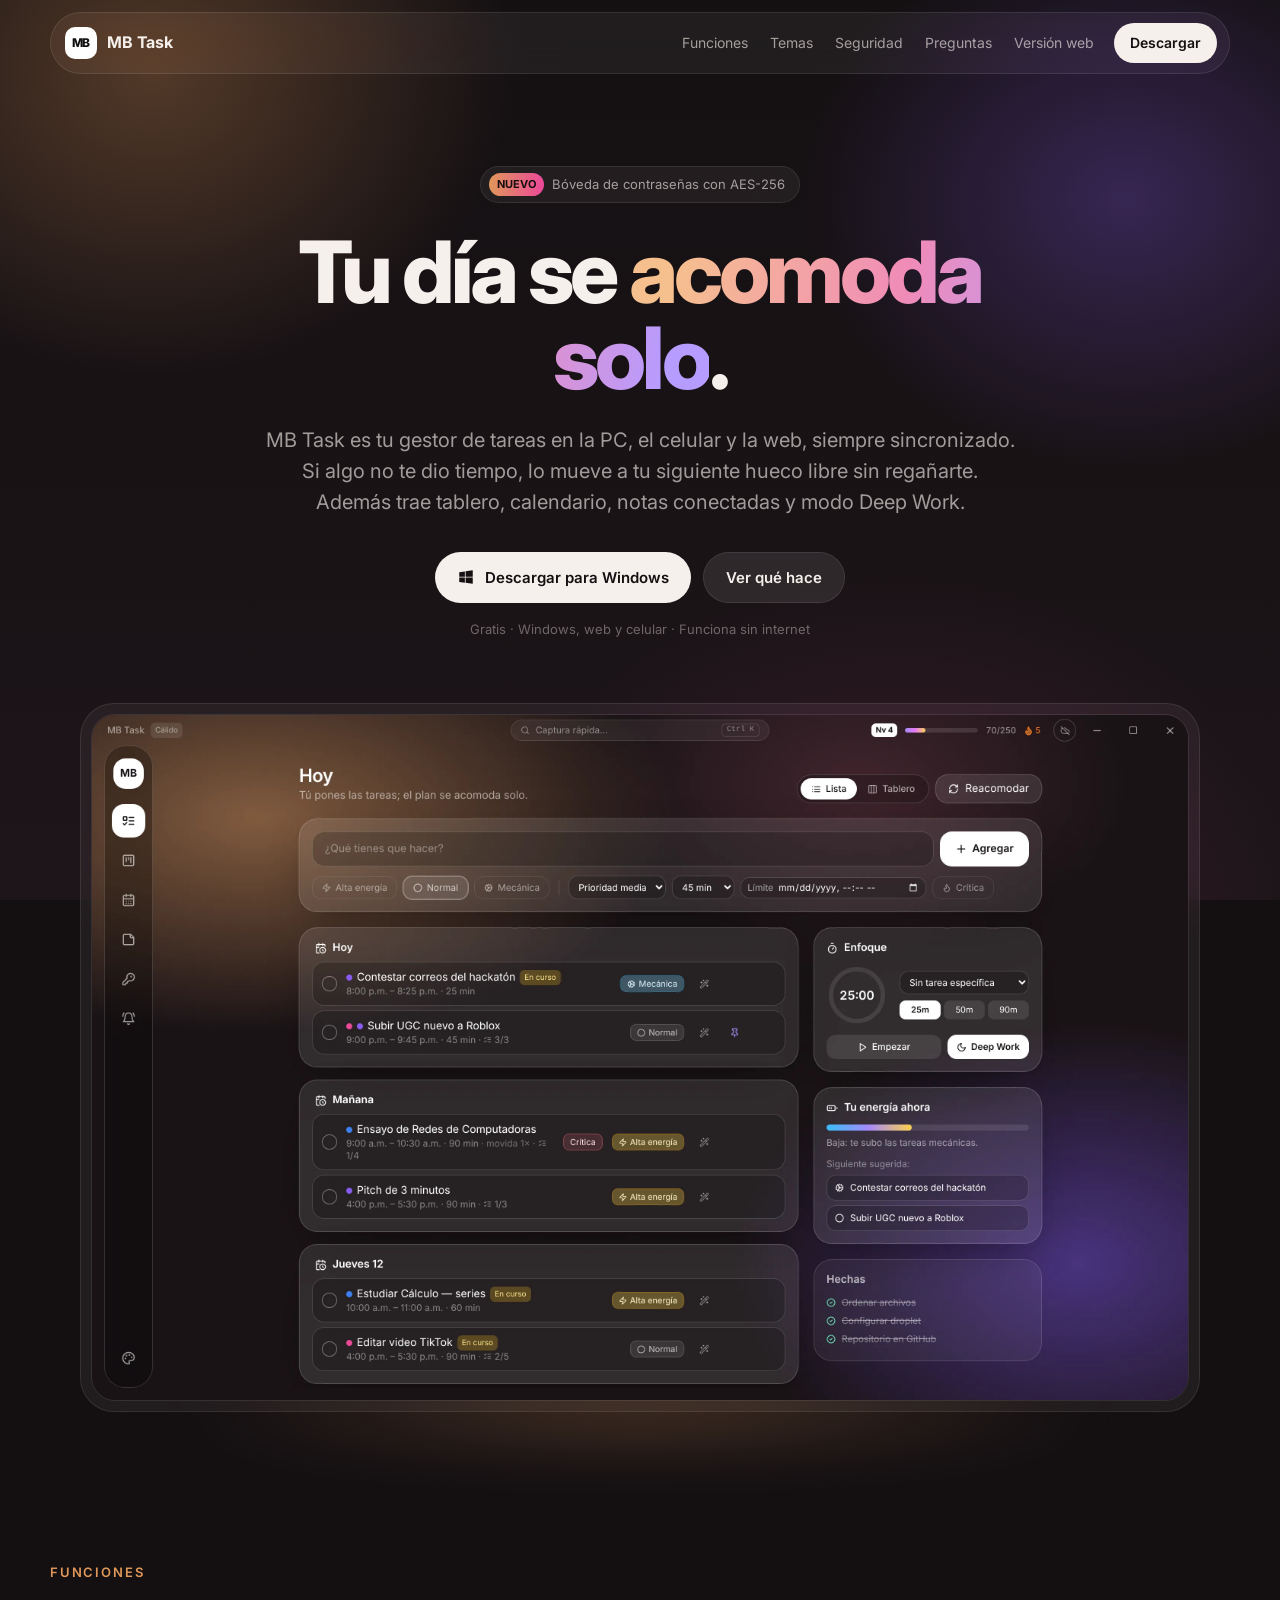
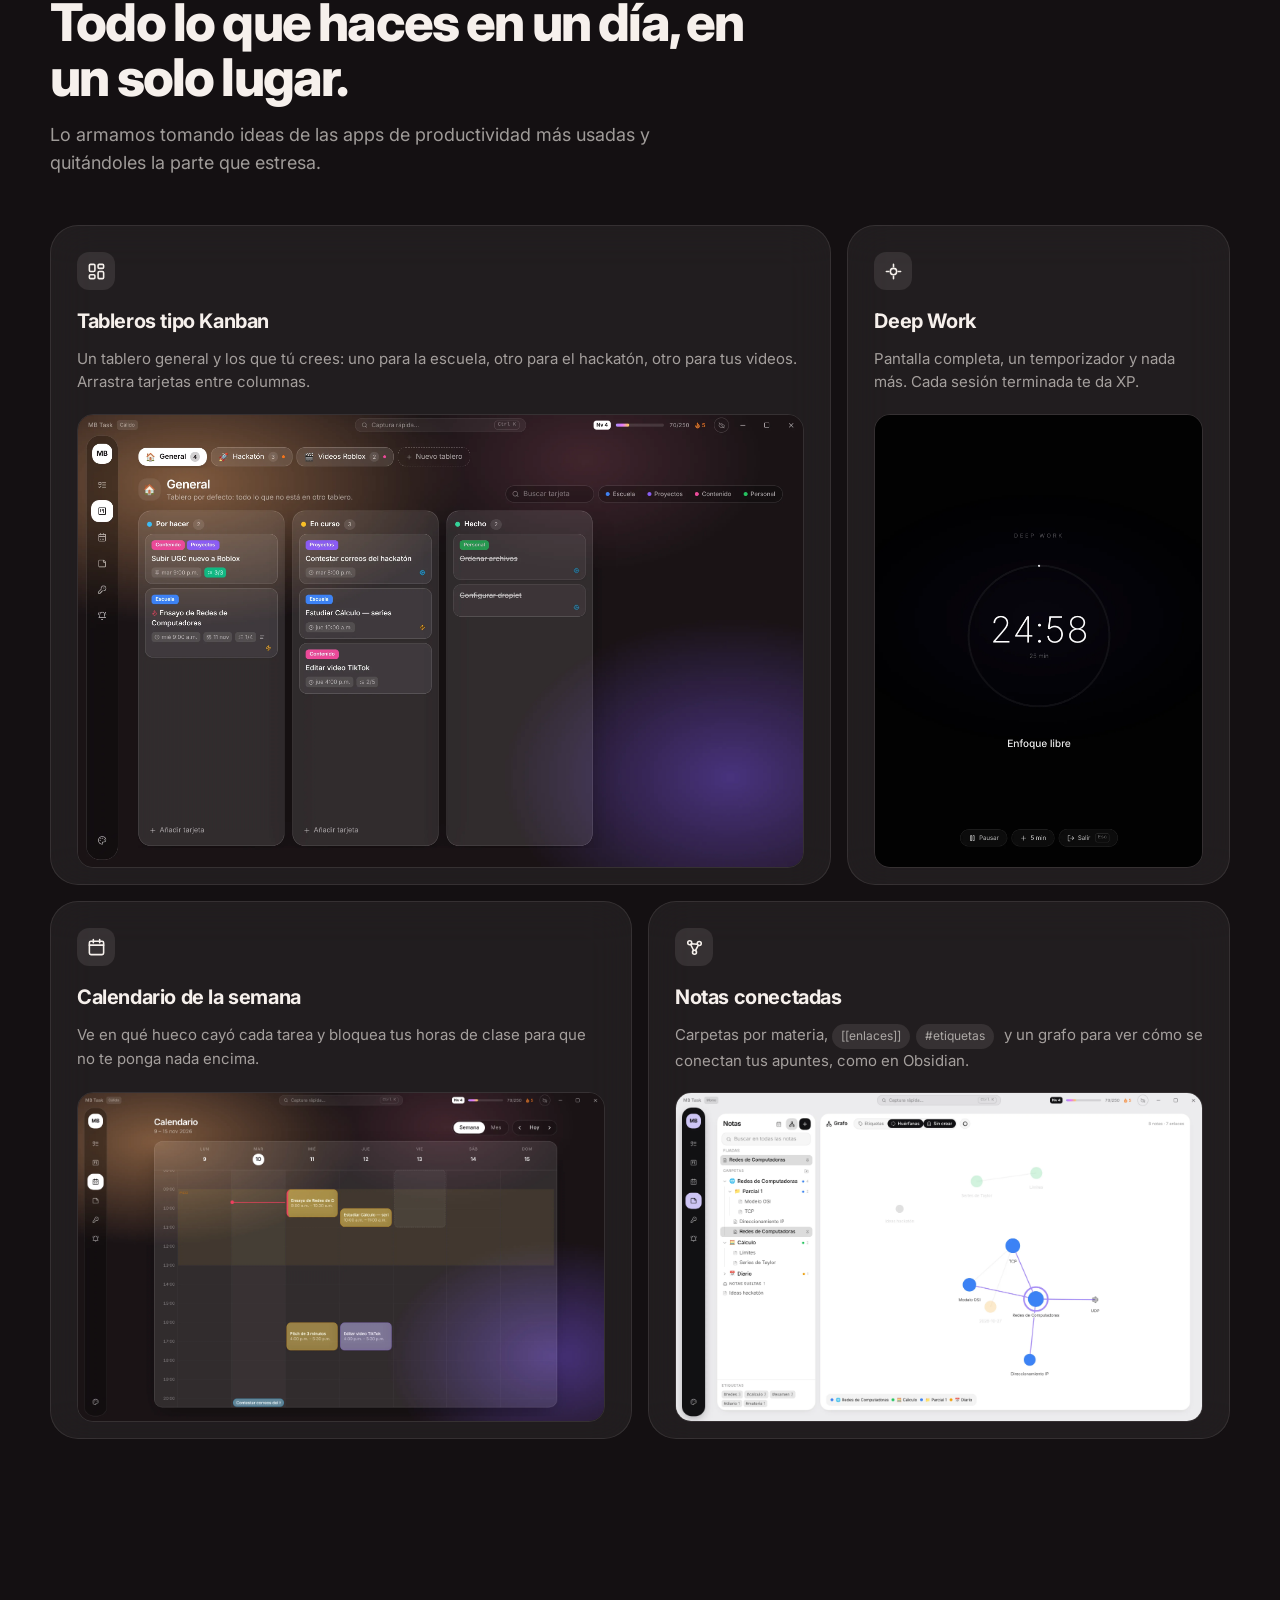
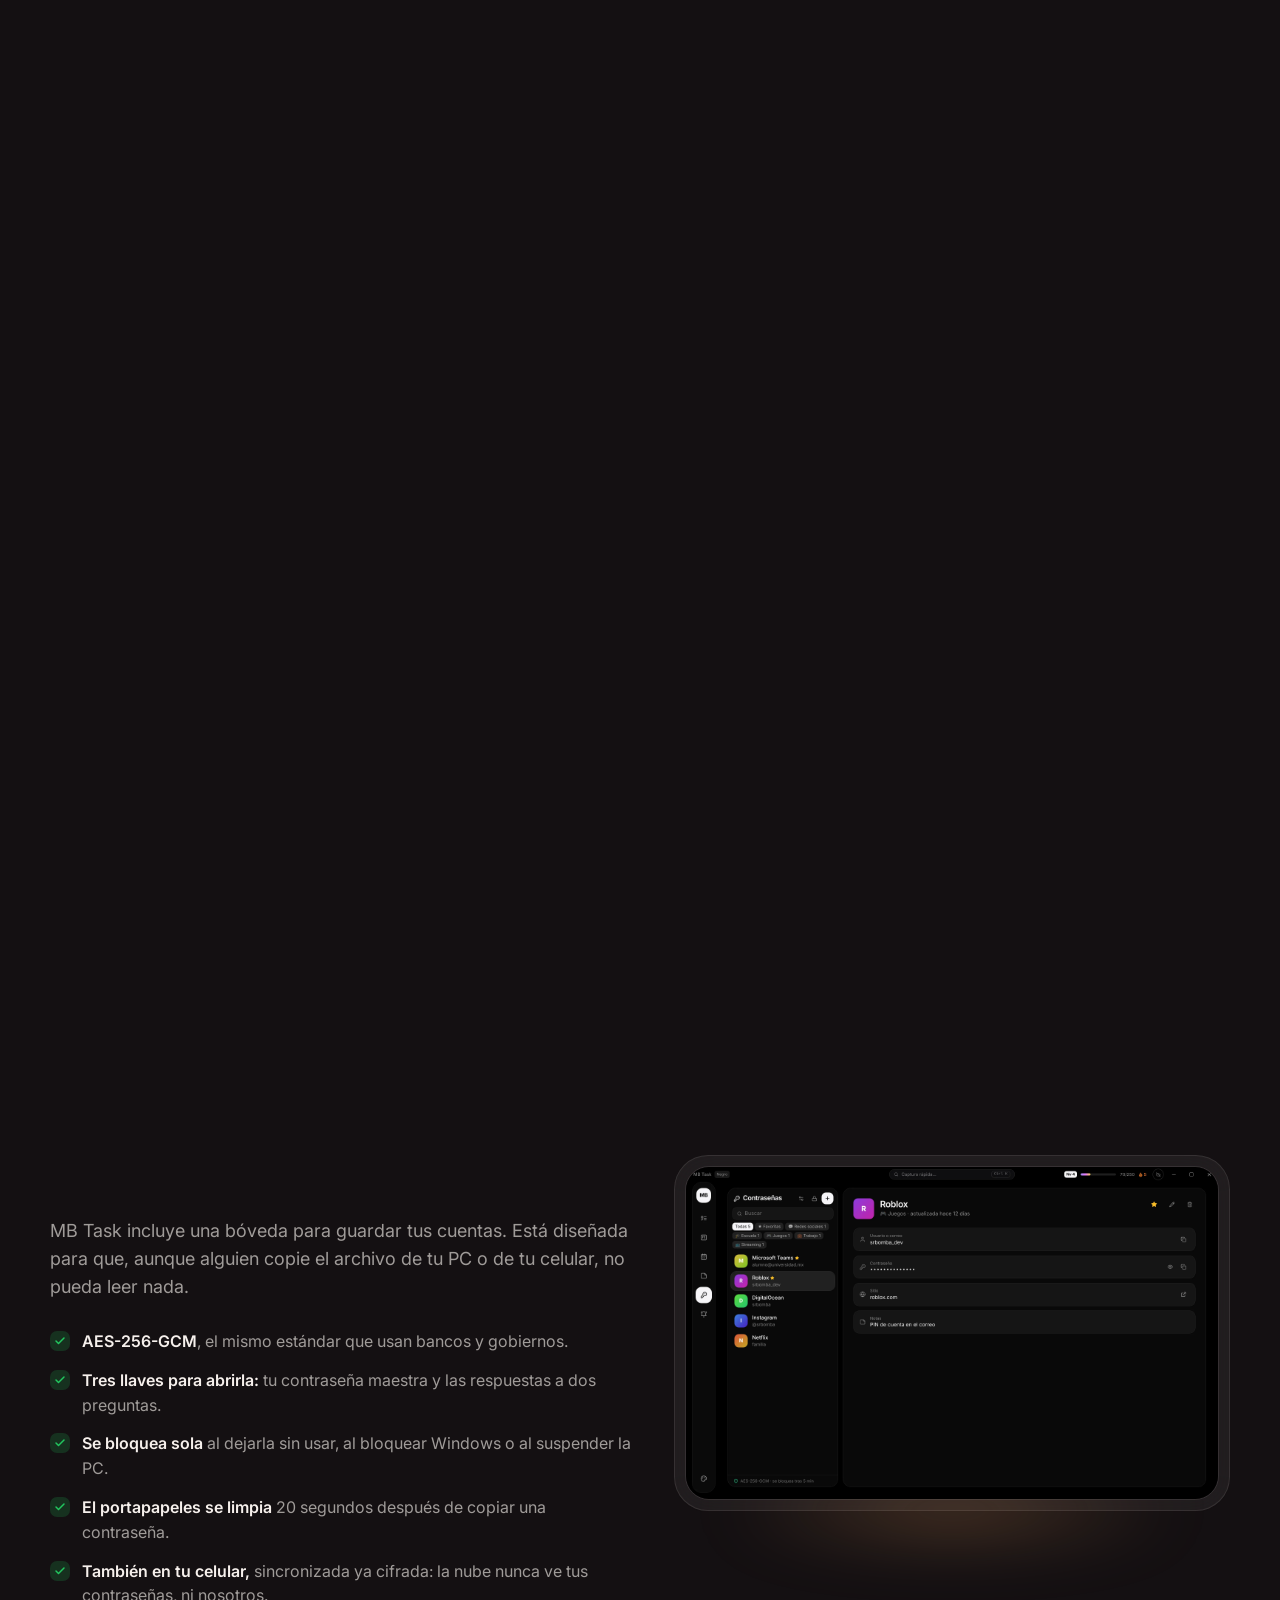
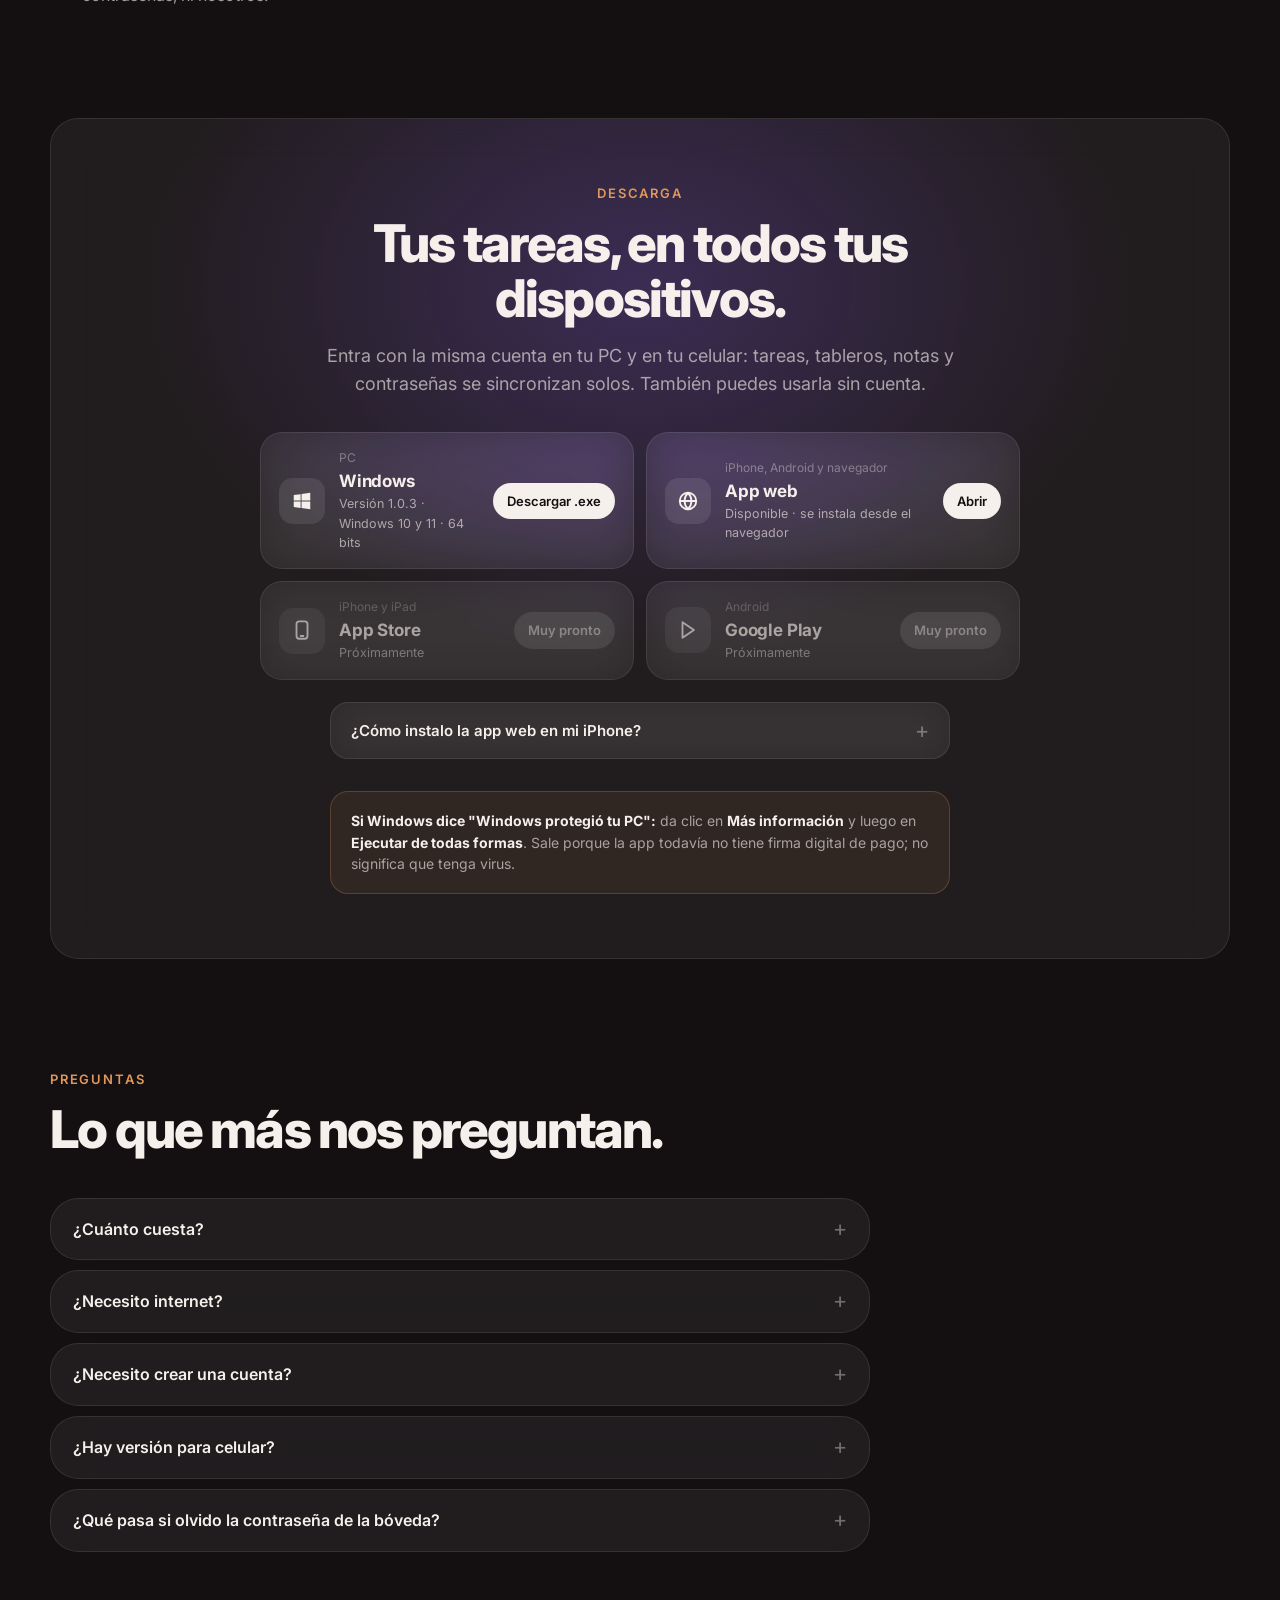
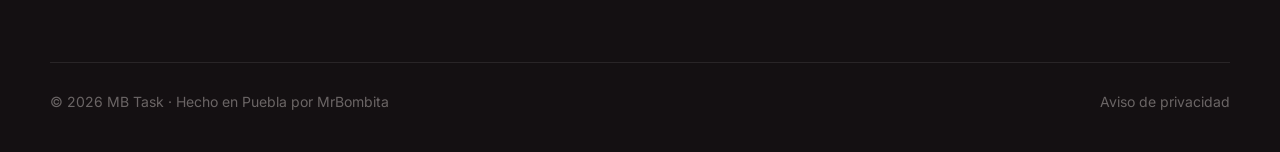
==== commit a1ae4dc7: "Inicio: texto para todos los dispositivos Co-Authored-By: Claude Opus 5.5 <noreply@anthropic.com> Cl" ====
--- a/index.html
+++ b/index.html
@@ -4,9 +4,9 @@
 <meta charset="utf-8">
 <meta name="viewport" content="width=device-width, initial-scale=1">
 <title>MB Task — Tu día se acomoda solo</title>
-<meta name="description" content="MB Task es un gestor de tareas para escritorio que reacomoda tu día cuando no te alcanza el tiempo, con tablero, calendario, notas conectadas, Deep Work y una bóveda de contraseñas cifrada.">
+<meta name="description" content="MB Task es un gestor de tareas para PC, celular y web que reacomoda tu día cuando no te alcanza el tiempo, con tablero, calendario, notas conectadas, Deep Work y una bóveda de contraseñas cifrada.">
 <meta property="og:title" content="MB Task — Tu día se acomoda solo">
-<meta property="og:description" content="Tareas, tablero, calendario, notas conectadas y Deep Work en una sola app de escritorio.">
+<meta property="og:description" content="Tareas, tablero, calendario, notas conectadas y Deep Work en tu PC, celular y web, siempre sincronizado.">
 <meta property="og:image" content="img/hoy_calido.webp">
 <meta name="theme-color" content="#1a1316">
 <link rel="icon" href="data:image/svg+xml,%3Csvg xmlns='http://www.w3.org/2000/svg' viewBox='0 0 64 64'%3E%3Crect width='64' height='64' rx='16' fill='%23fff'/%3E%3Ctext x='32' y='42' font-family='Arial' font-weight='800' font-size='26' text-anchor='middle' fill='%23111'%3EMB%3C/text%3E%3C/svg%3E">
@@ -187,7 +187,7 @@
     <div class="hero">
       <div class="pill glass rv"><b>NUEVO</b> Bóveda de contraseñas con AES-256</div>
       <h1 class="rv">Tu día se <em>acomoda solo</em>.</h1>
-      <p class="lead rv">MB Task es un gestor de tareas para tu PC. Si algo no te dio tiempo, lo mueve a tu siguiente hueco libre sin regañarte. Además trae tablero, calendario, notas conectadas y modo Deep Work.</p>
+      <p class="lead rv">MB Task es tu gestor de tareas en la PC, el celular y la web, siempre sincronizado. Si algo no te dio tiempo, lo mueve a tu siguiente hueco libre sin regañarte. Además trae tablero, calendario, notas conectadas y modo Deep Work.</p>
       <div class="cta rv">
         <a class="btn btn-main" href="#descargar">
           <svg width="18" height="18" viewBox="0 0 24 24" fill="currentColor"><path d="M3 5.5 10.5 4.5v7H3zM11.5 4.4 21 3v8.5h-9.5zM3 12.5h7.5v7L3 18.5zM11.5 12.5H21V21l-9.5-1.4z"/></svg>
@@ -261,7 +261,7 @@
         <div>
           <p class="eyebrow rv">Seguridad</p>
           <h2 class="rv">Tus contraseñas, cifradas de verdad.</h2>
-          <p class="sub rv">MB Task incluye una bóveda para guardar tus cuentas. Está diseñada para que, aunque alguien copie el archivo de tu PC, no pueda leer nada.</p>
+          <p class="sub rv">MB Task incluye una bóveda para guardar tus cuentas. Está diseñada para que, aunque alguien copie el archivo de tu PC o de tu celular, no pueda leer nada.</p>
           <ul class="checks rv">
             <li><span><b>AES-256-GCM</b>, el mismo estándar que usan bancos y gobiernos.</span></li>
             <li><span><b>Tres llaves para abrirla:</b> tu contraseña maestra y las respuestas a dos preguntas.</span></li>
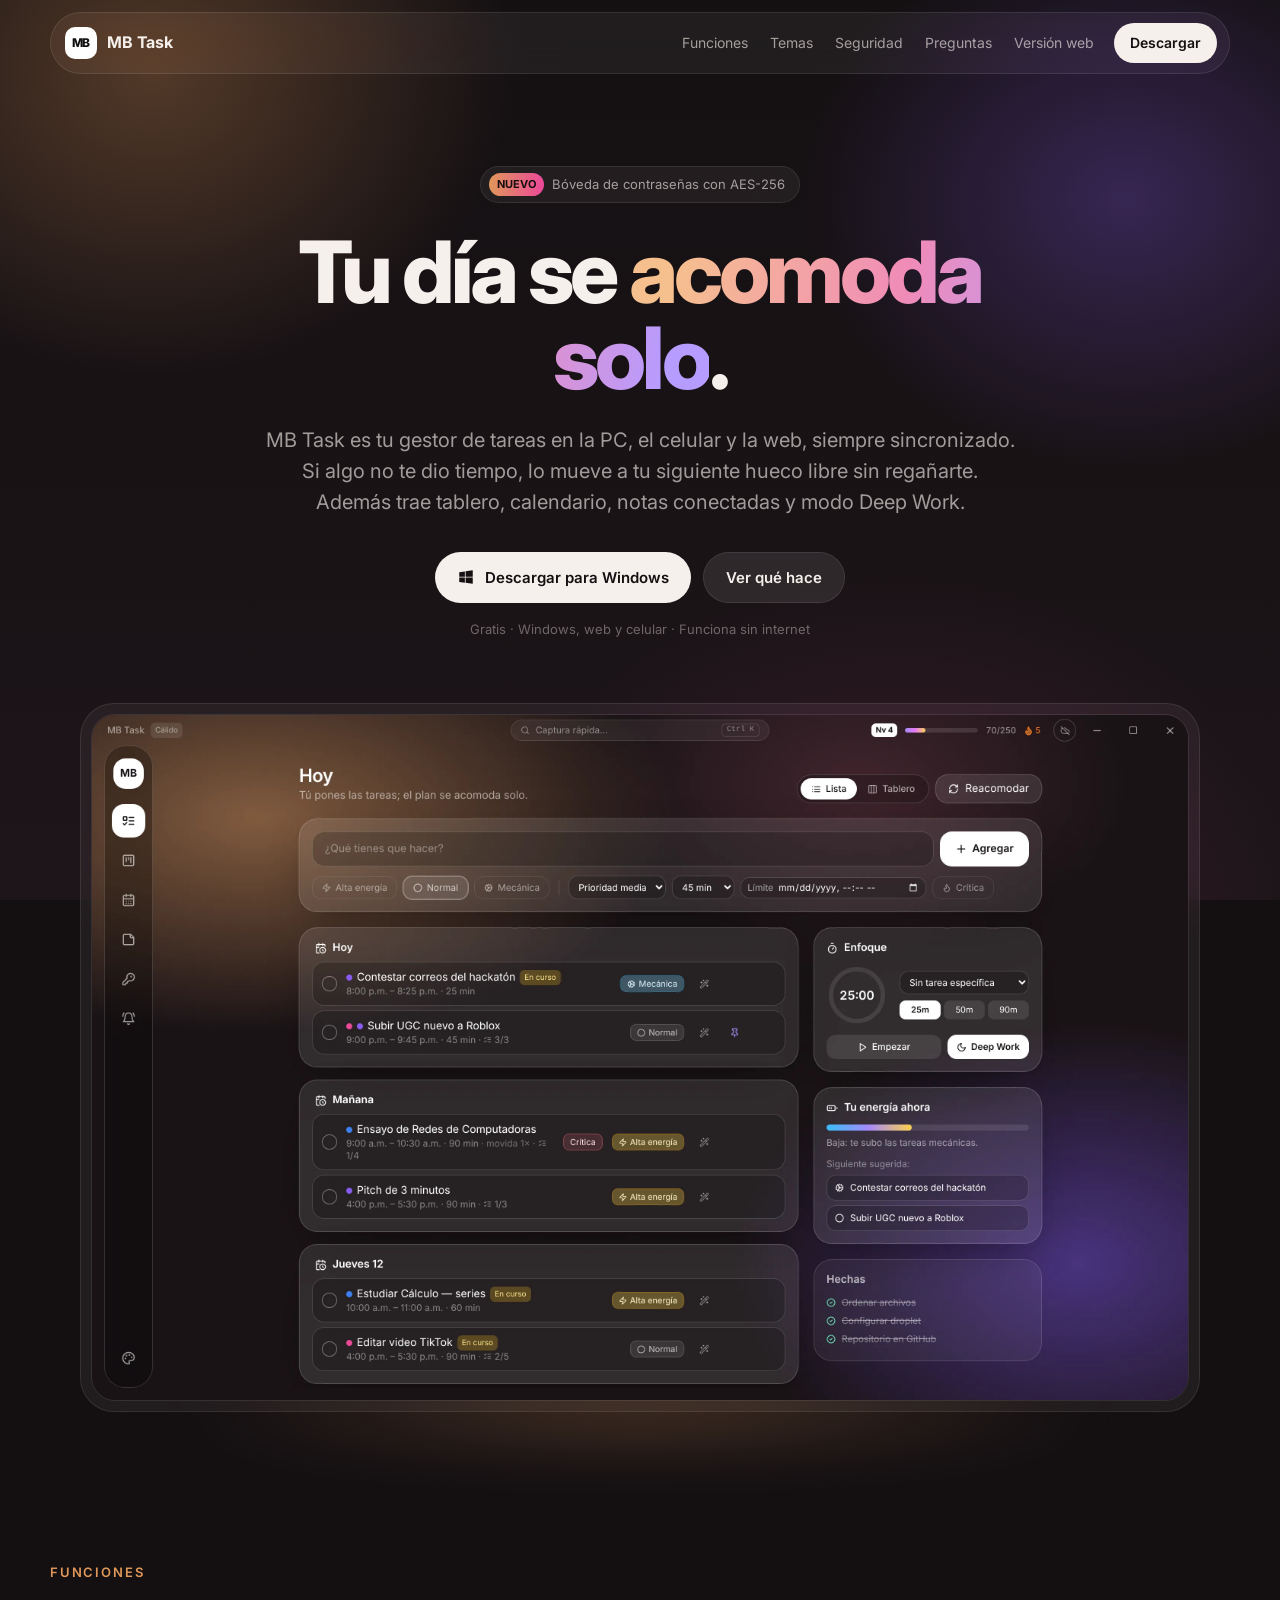
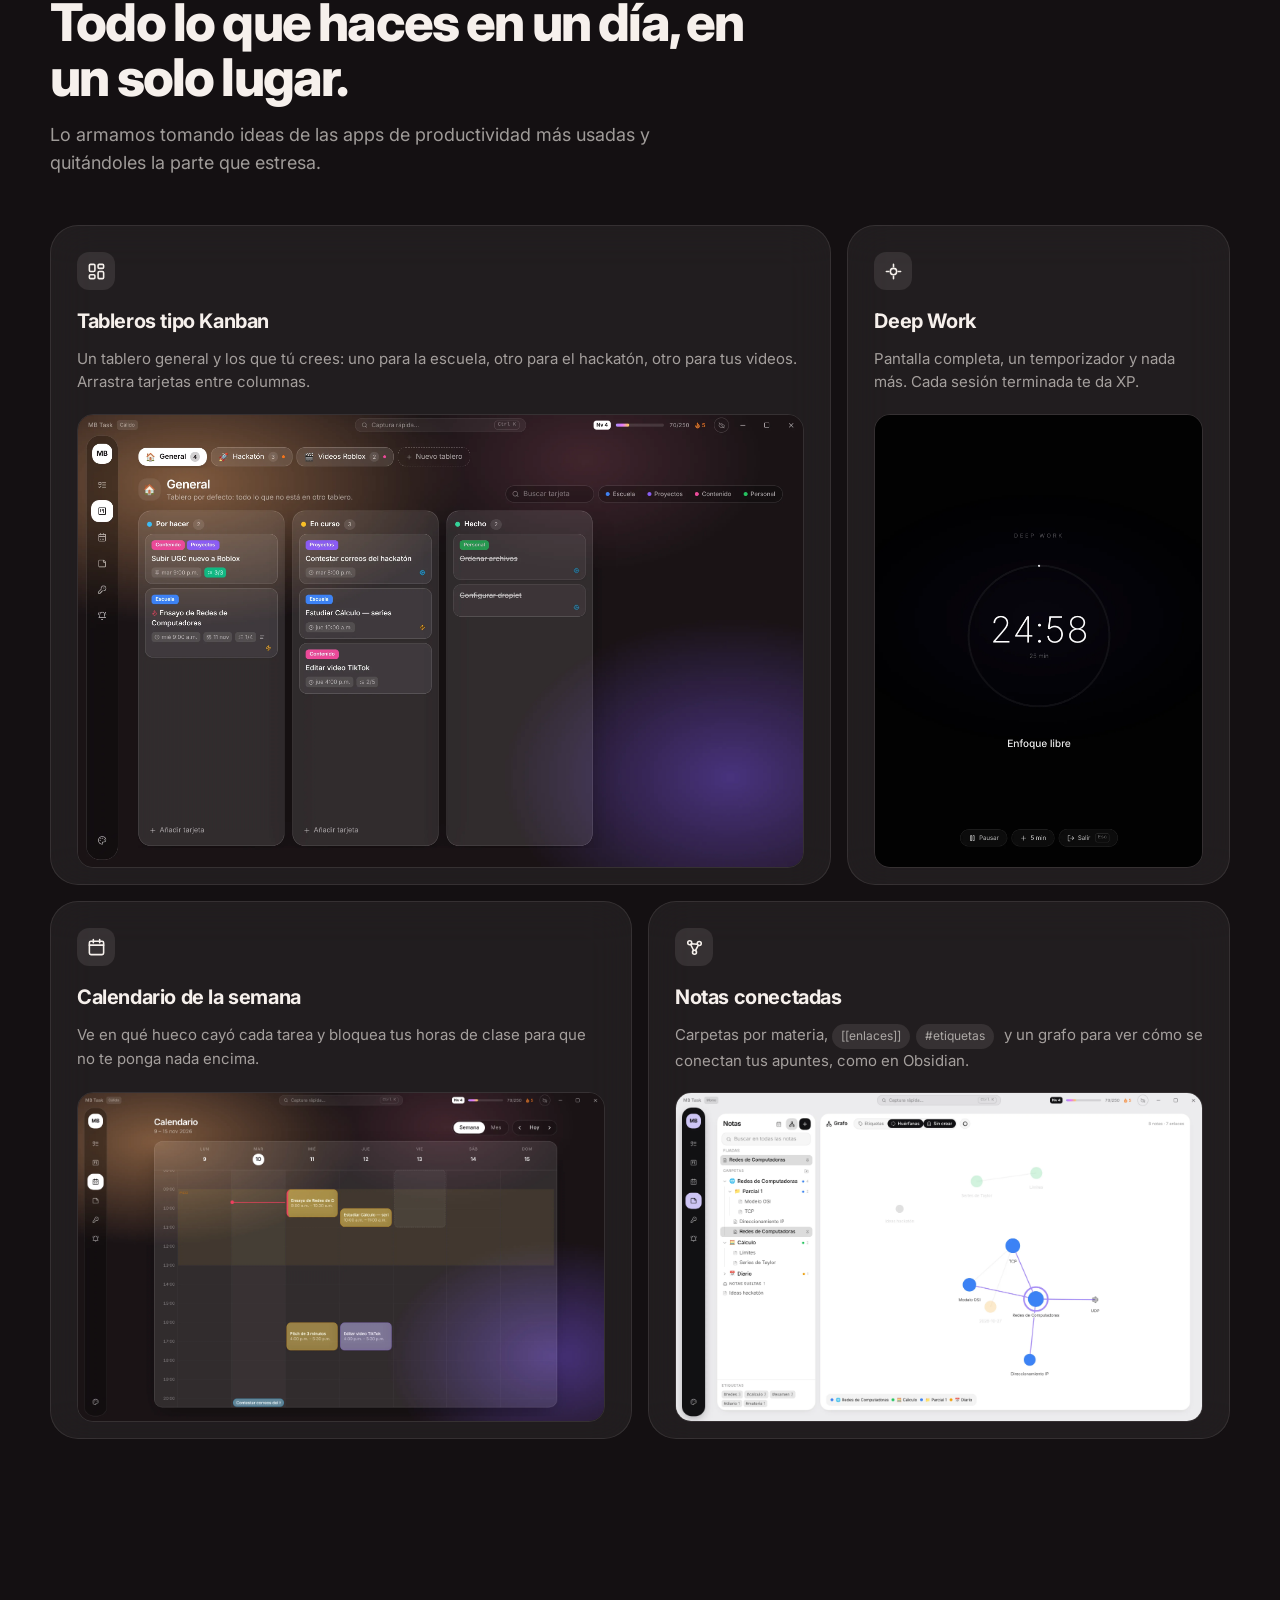
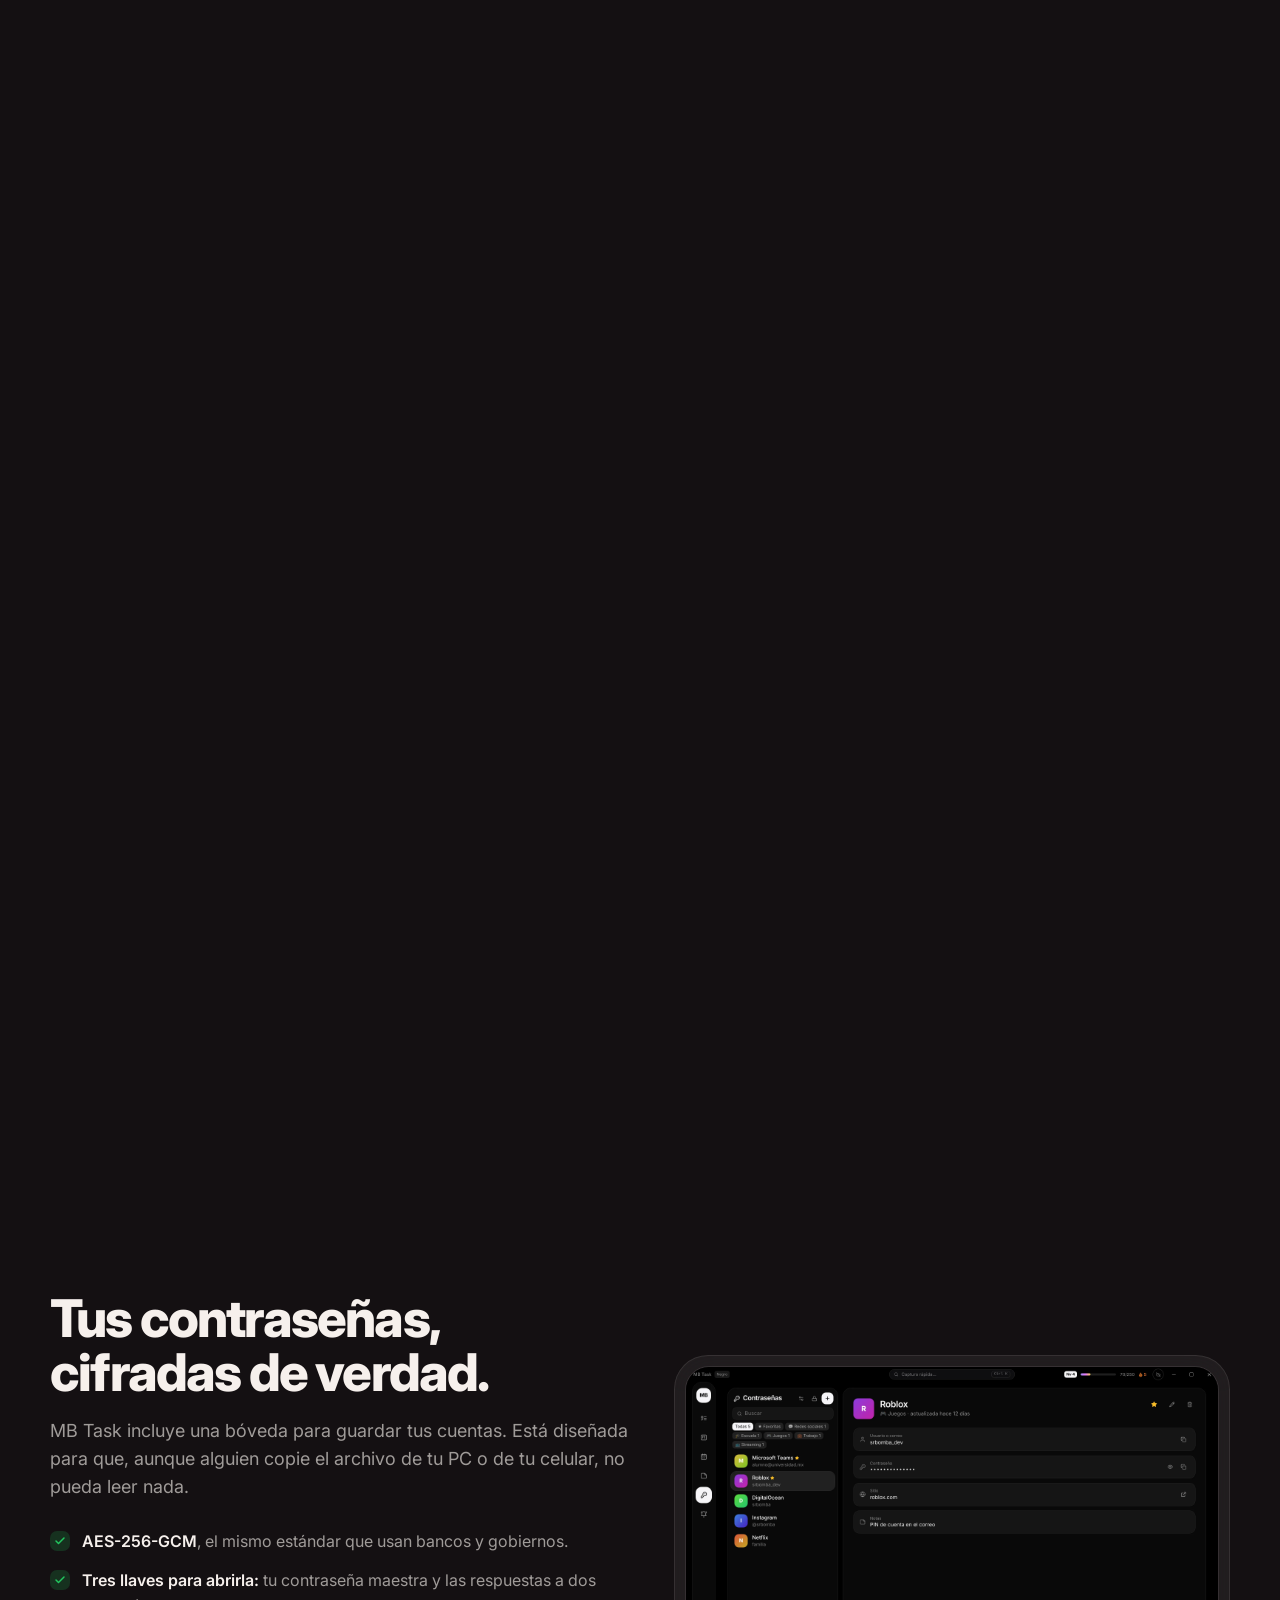
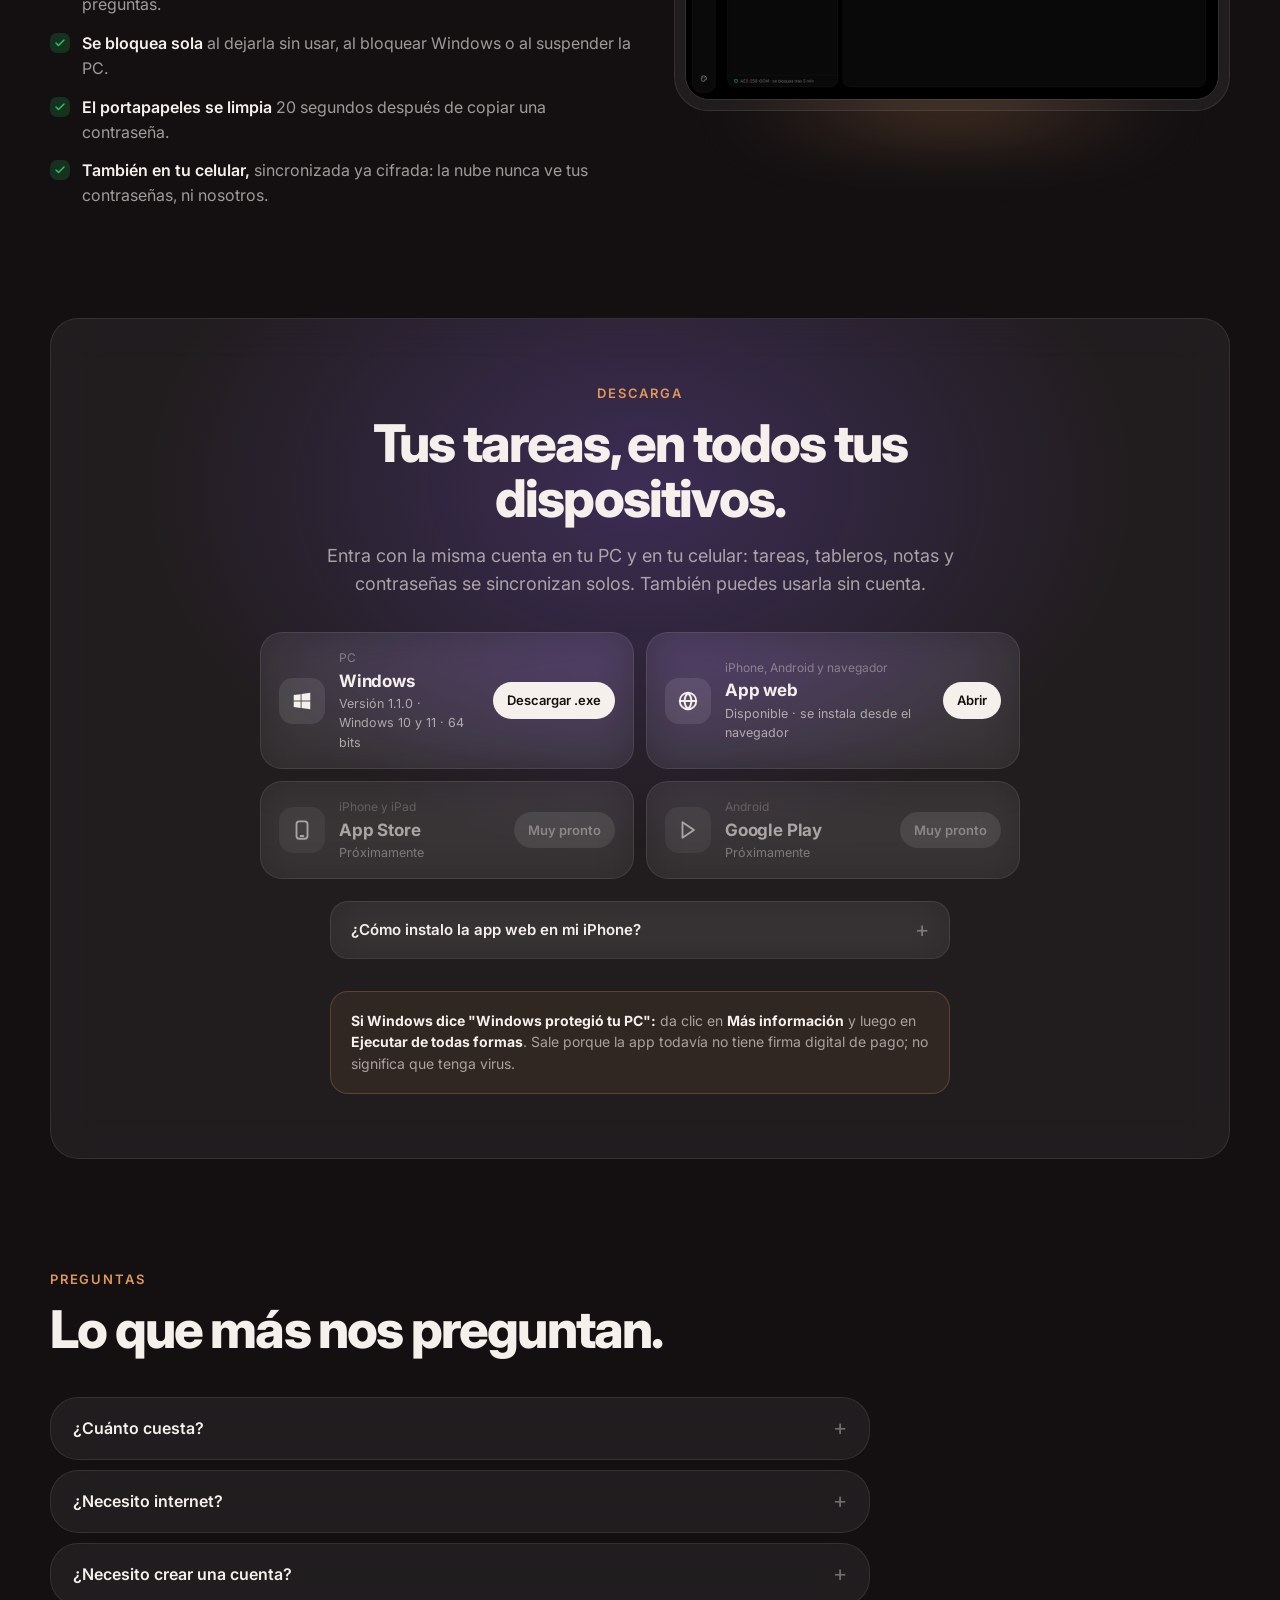
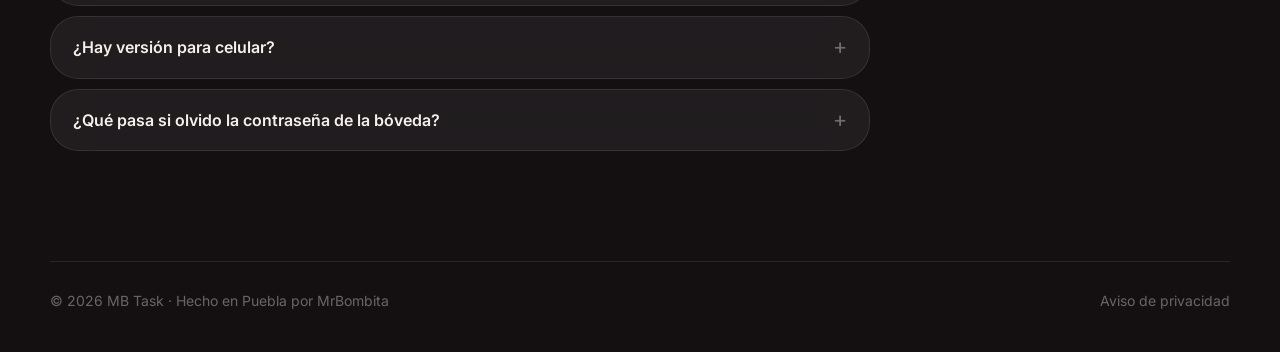
==== commit 1e07a579: "MB Task 1.1.0 para Windows y novedades en la página Co-Authored-By: Claude Opus 5.5 <noreply@anthrop" ====
--- a/index.html
+++ b/index.html
@@ -239,6 +239,11 @@
         <div class="step glass rv"><p class="n">02 · ALERTAS</p><h3>Que suben de tono</h3><p>Primero un aviso suave, luego uno más visible y, si es crítica, ocupa toda la pantalla hasta que decidas.</p></div>
         <div class="step glass rv"><p class="n">03 · ENERGÍA</p><h3>Según cómo andas</h3><p>Distingue tareas de alta energía de las mecánicas y te sugiere la que mejor va con tu momento del día.</p></div>
       </div>
+      <div class="flow" style="margin-top:16px">
+        <div class="step glass rv"><p class="n">NUEVO · SE REPITEN</p><h3>Escríbelo una vez</h3><p>“Gym todos los lunes y jueves 7am” y listo: al terminarla aparece la siguiente, con su checklist y etiquetas.</p></div>
+        <div class="step glass rv"><p class="n">NUEVO · HÁBITOS</p><h3>Rachas que motivan</h3><p>Tomar agua, leer, entrenar: un toque al día, tu racha 🔥 y la semana en puntitos. Cada uno suma XP.</p></div>
+        <div class="step glass rv"><p class="n">NUEVO · ENFOQUE</p><h3>Matriz y estadísticas</h3><p>Ordena por urgente e importante, busca lo que sea con Ctrl K y ve a qué hora y qué día rindes más.</p></div>
+      </div>
     </section>
 
     <section id="temas">
@@ -336,7 +341,7 @@
 <script>
 /* ── Ligas de descarga: cuando existan las apps de tienda, pon aquí su URL y el botón se activa solo. ── */
 const DOWNLOAD_URL = 'descargas/MB-Task-Setup.exe';
-const VERSION = '1.0.3';
+const VERSION = '1.1.0';
 const APP_STORE_URL = null;     // 'https://apps.apple.com/app/...'
 const PLAY_STORE_URL = null;    // 'https://play.google.com/store/apps/details?id=com.mrbombita.mbtask'
 
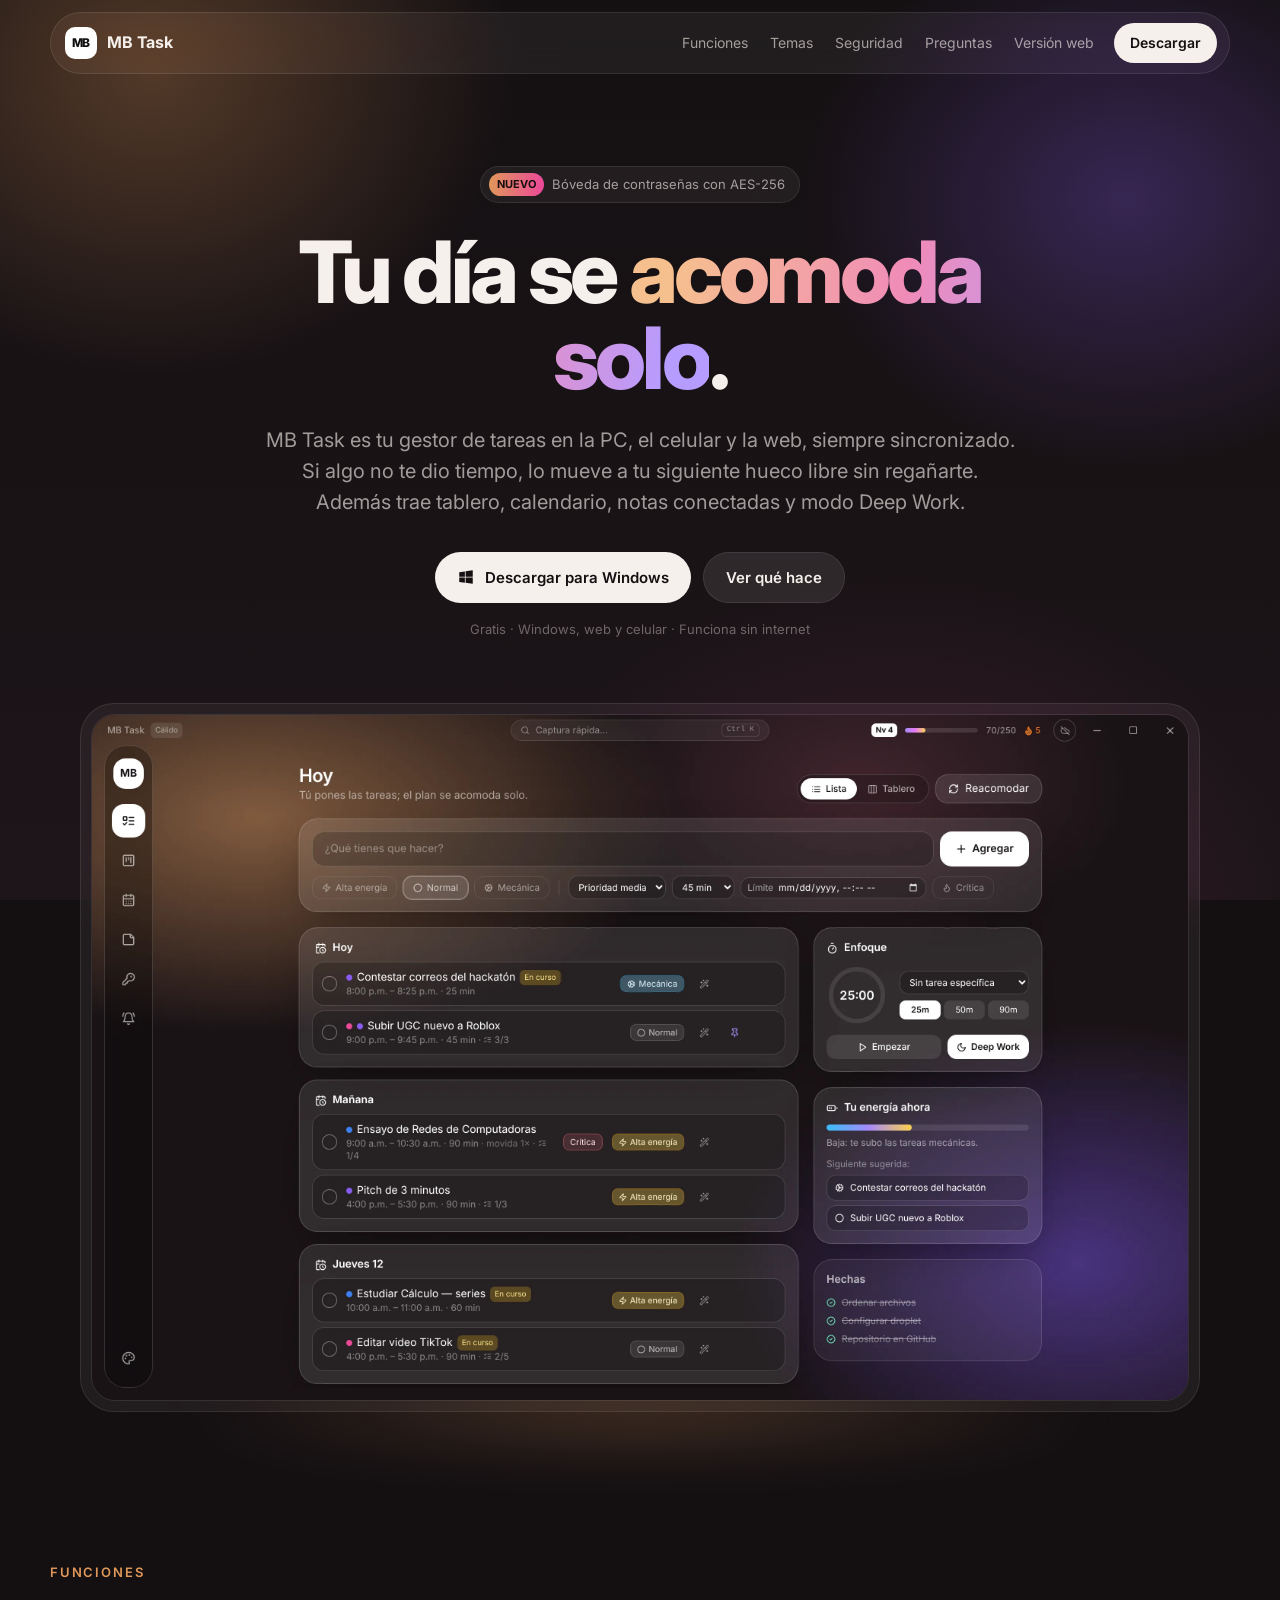
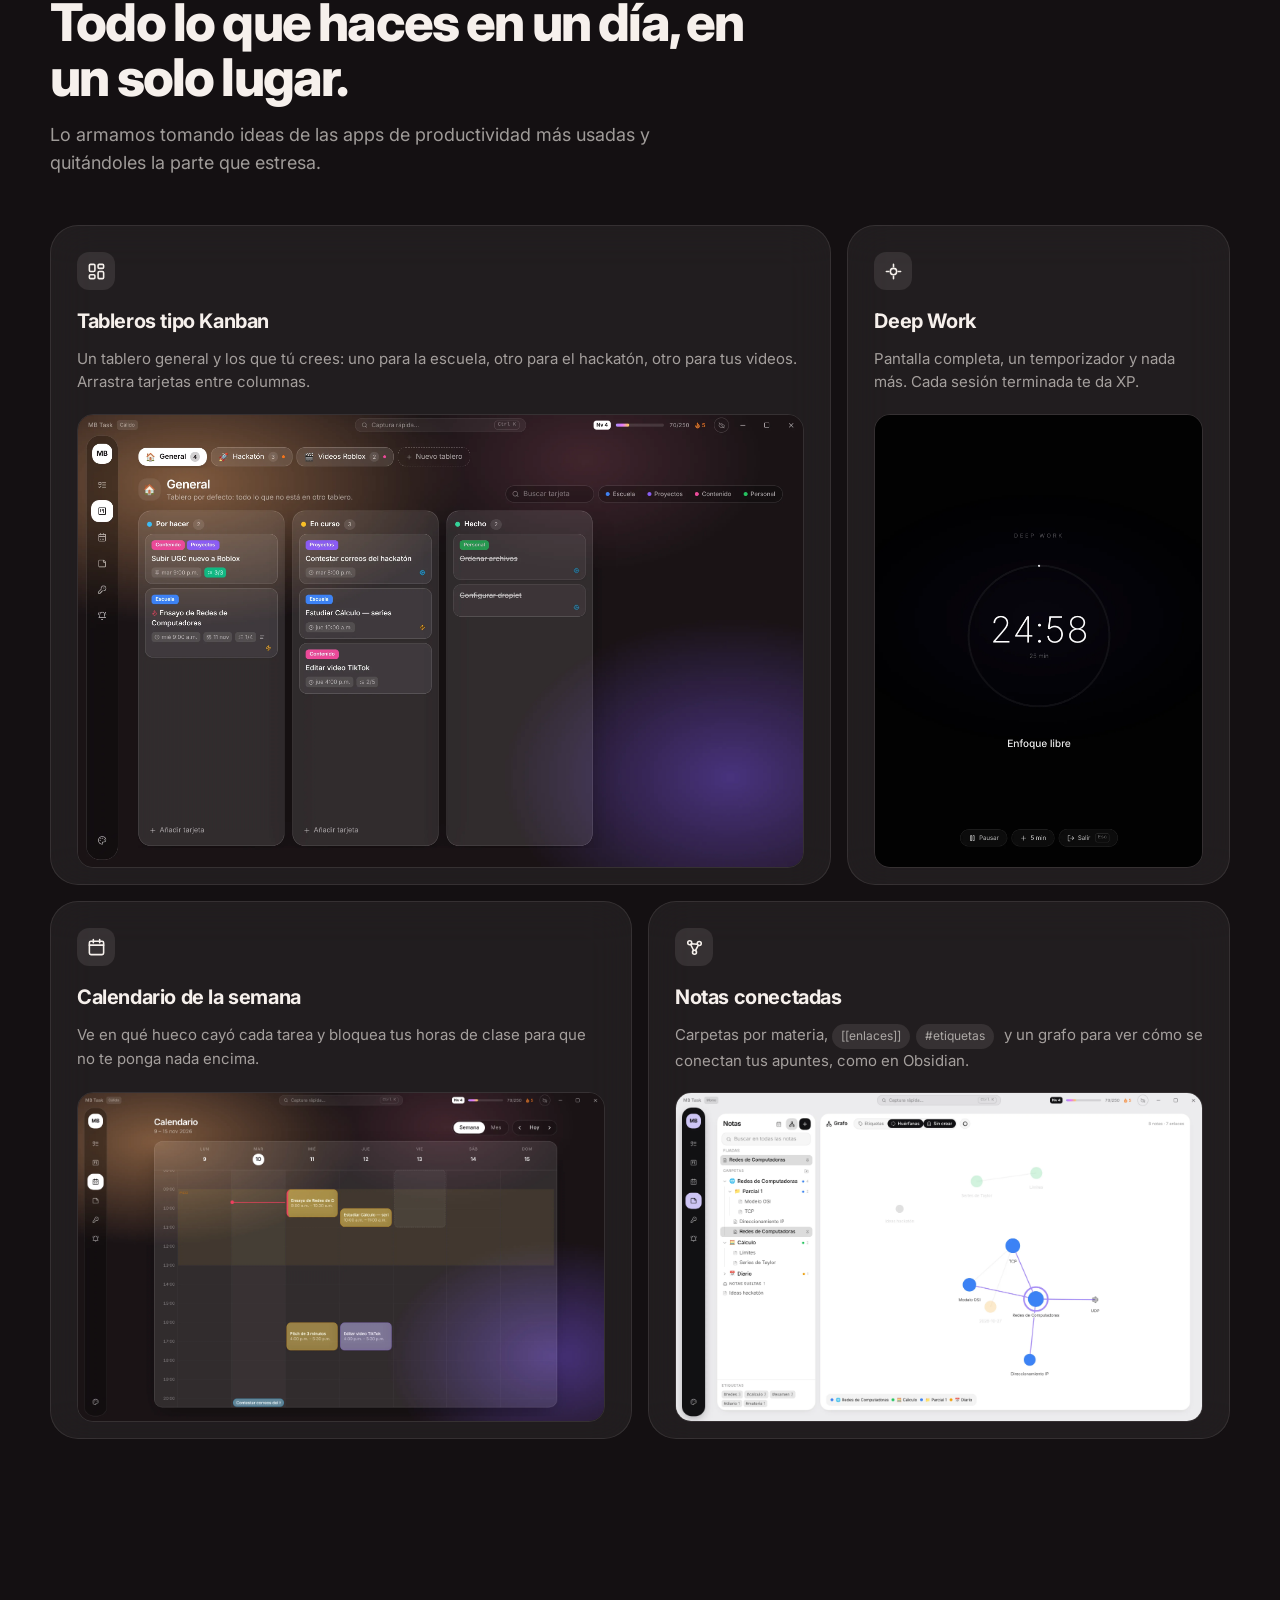
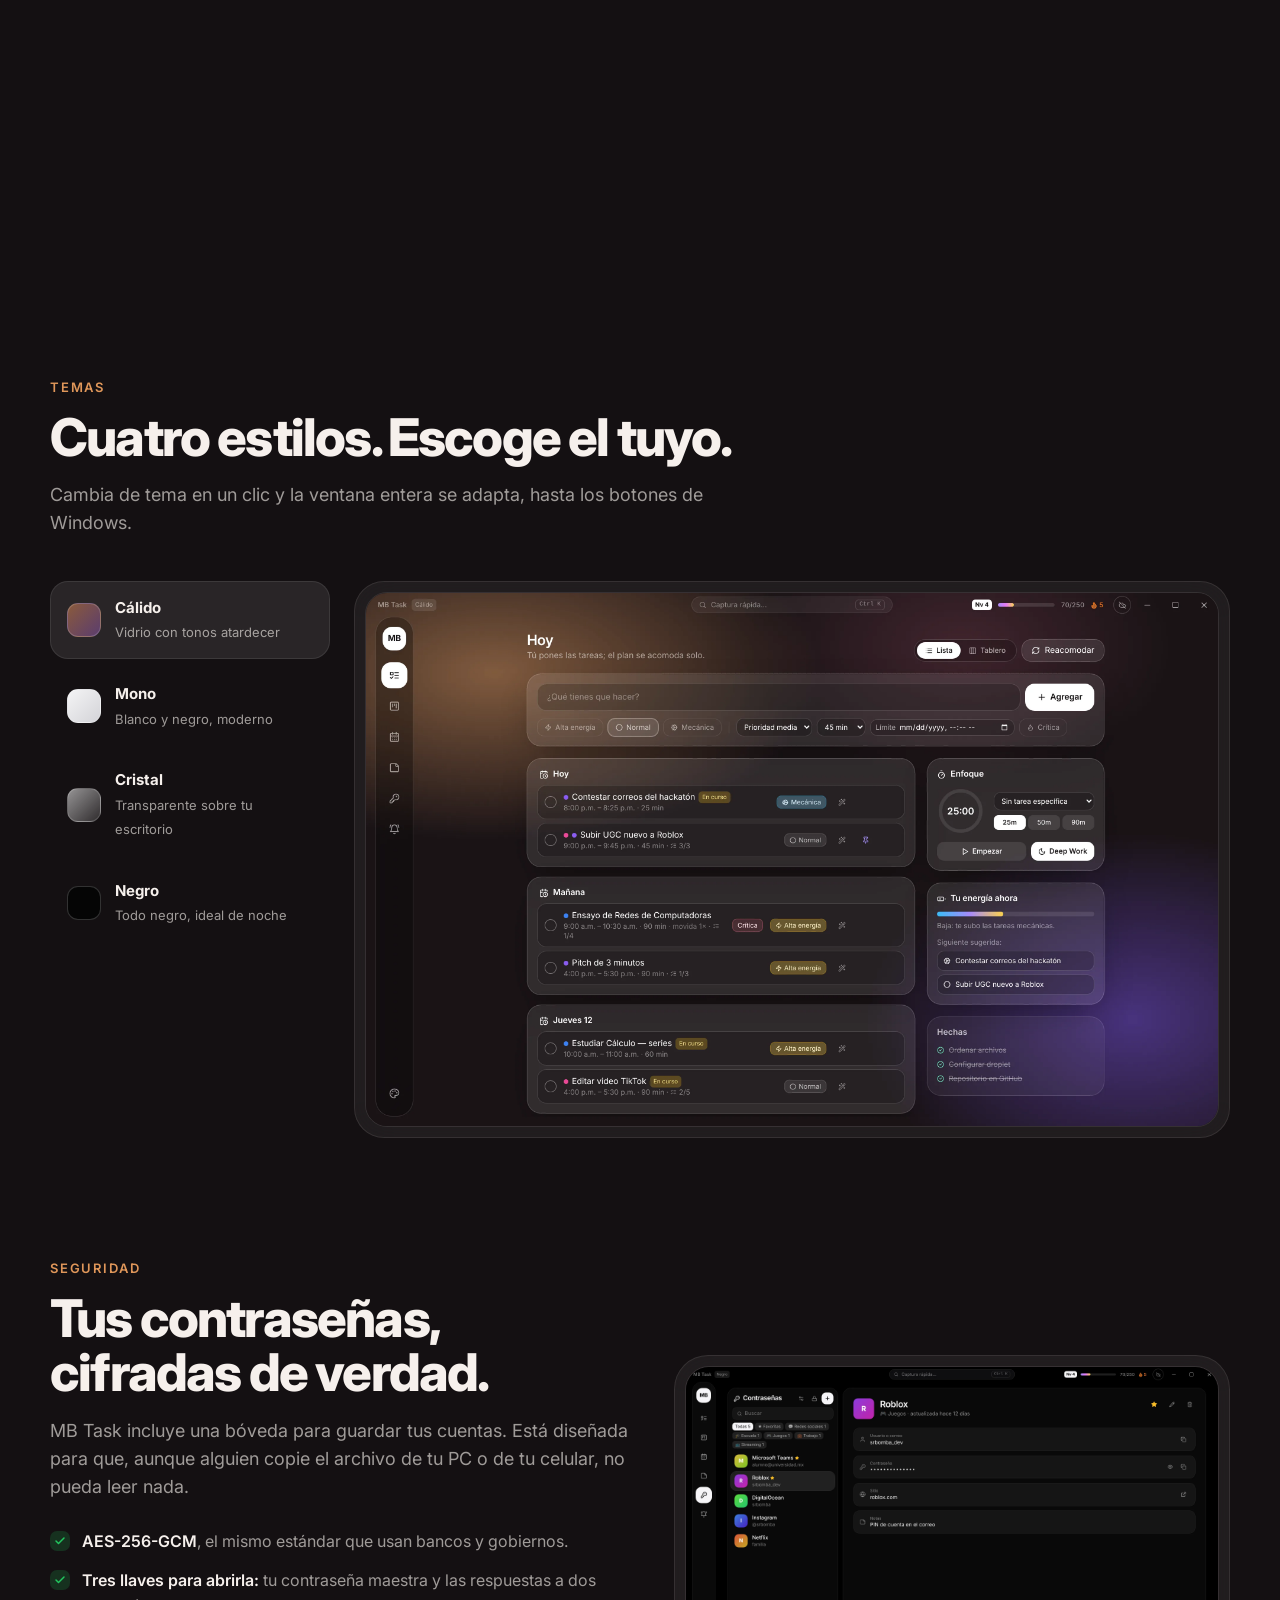
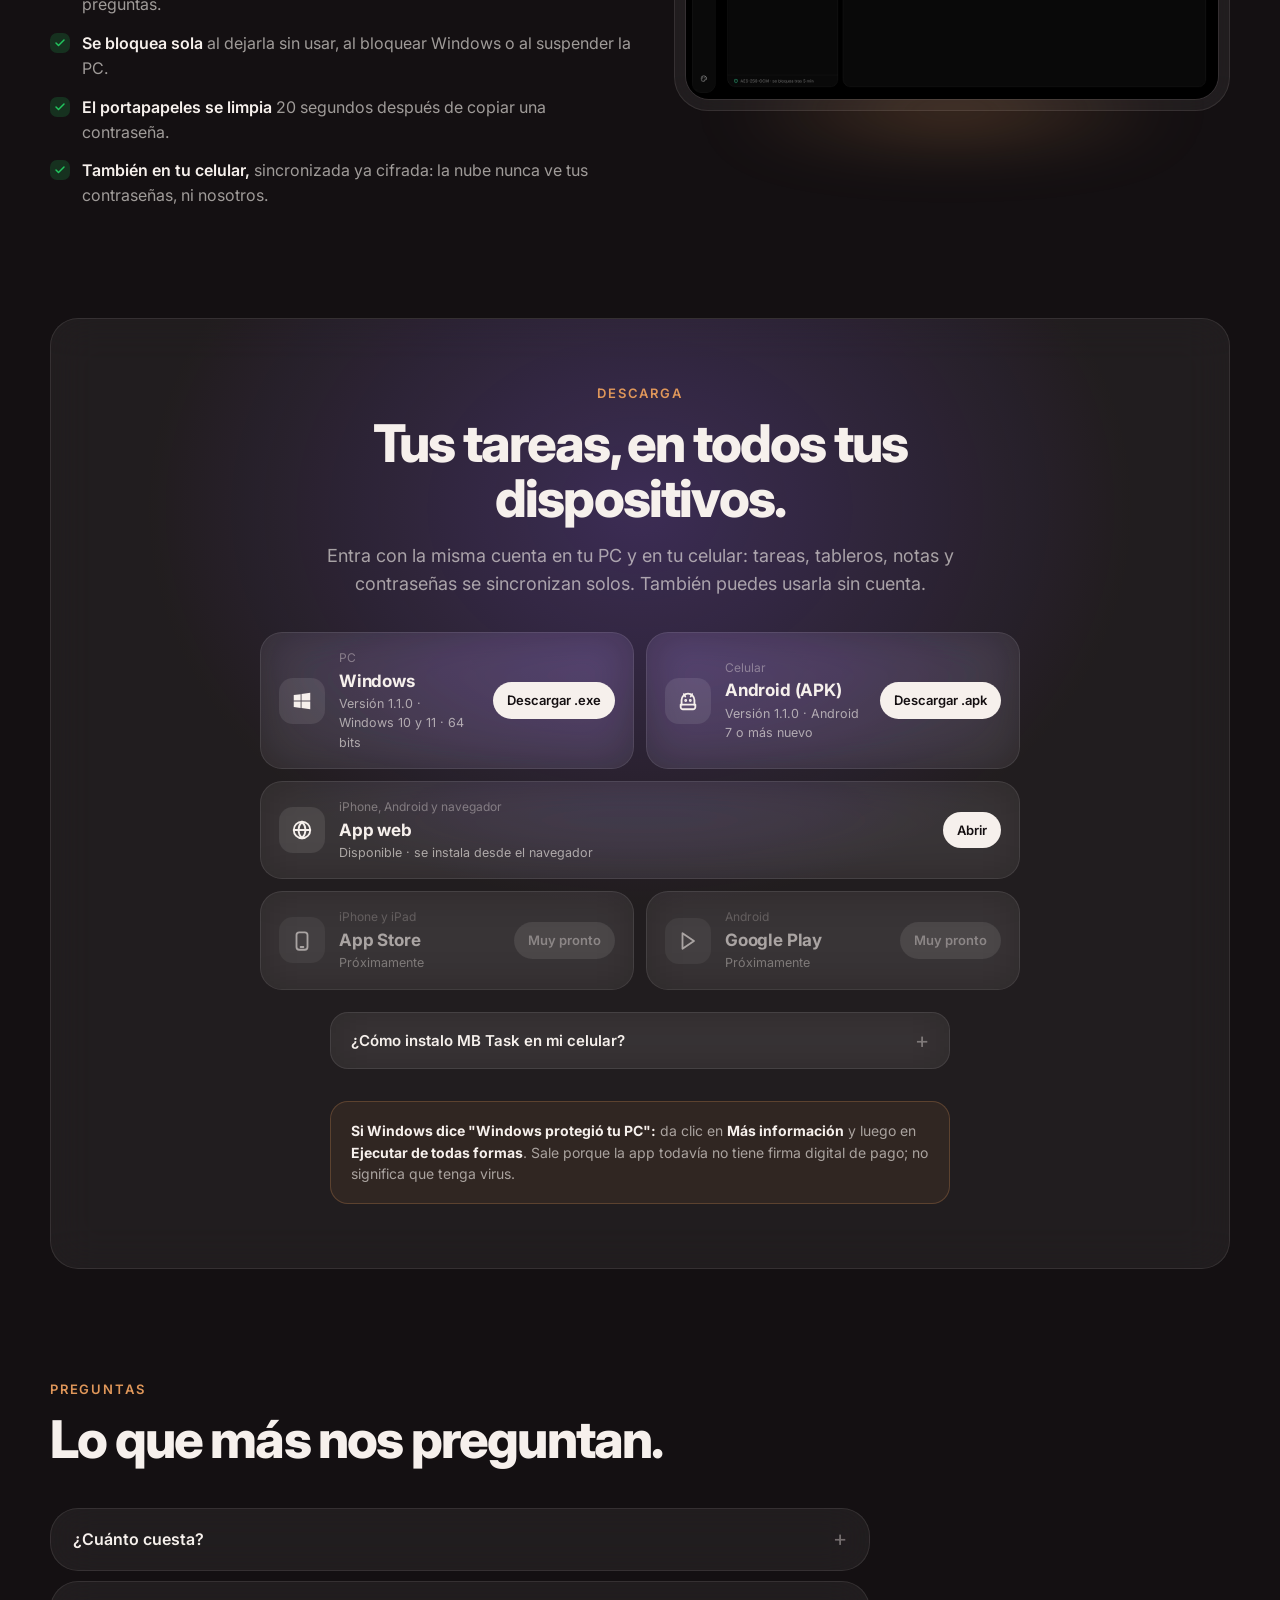
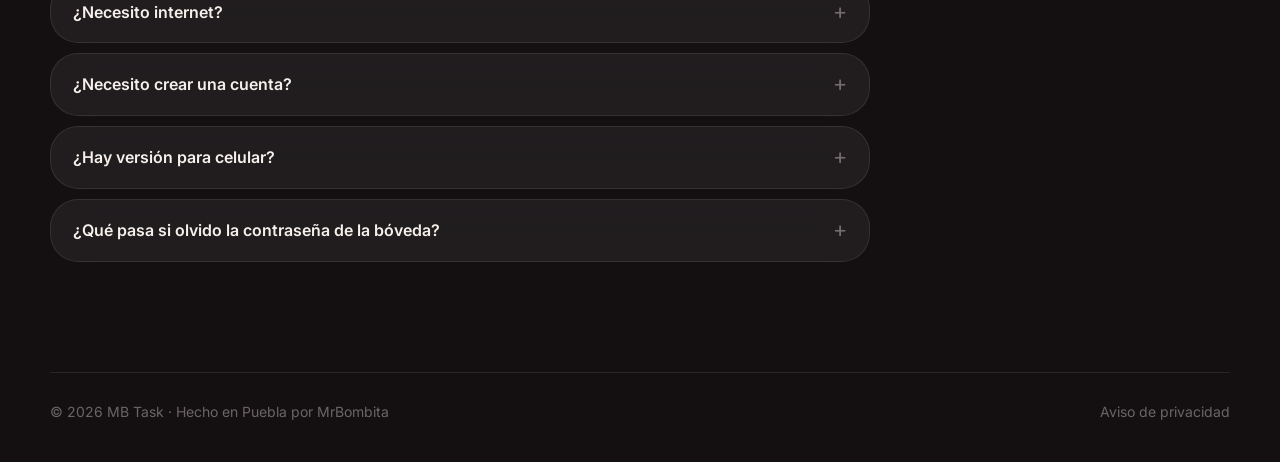
==== commit 48039774: "MB Task para Android: APK 1.1.0 en descargas Co-Authored-By: Claude Opus 5.5 <noreply@anthropic.com>" ====
--- a/index.html
+++ b/index.html
@@ -290,7 +290,12 @@
           <span class="plat-tx"><small>PC</small><b>Windows</b><em id="dlMeta">Preparando el instalador…</em></span>
           <span class="plat-go" data-ok>Descargar .exe</span>
         </a>
-        <a class="plat glass" href="app/">
+        <a class="plat glass" id="dlApk" href="#descargar" aria-disabled="true">
+          <span class="plat-ic"><svg viewBox="0 0 24 24" fill="none" stroke="currentColor" stroke-width="2" stroke-linecap="round" stroke-linejoin="round"><path d="M5 16V11a7 7 0 0 1 14 0v5"/><path d="M4 16h16v2.5A2.5 2.5 0 0 1 17.5 21h-11A2.5 2.5 0 0 1 4 18.5z"/><path d="M7.5 4.5 9 7M16.5 4.5 15 7"/><circle cx="9.5" cy="11.5" r=".6" fill="currentColor"/><circle cx="14.5" cy="11.5" r=".6" fill="currentColor"/></svg></span>
+          <span class="plat-tx"><small>Celular</small><b>Android (APK)</b><em>Preparando el APK…</em></span>
+          <span class="plat-go">Muy pronto</span>
+        </a>
+        <a class="plat glass" href="app/" style="grid-column:1/-1">
           <span class="plat-ic"><svg viewBox="0 0 24 24" fill="none" stroke="currentColor" stroke-width="2" stroke-linecap="round" stroke-linejoin="round"><circle cx="12" cy="12" r="9"/><path d="M3 12h18M12 3c2.5 2.6 3.8 5.6 3.8 9s-1.3 6.4-3.8 9c-2.5-2.6-3.8-5.6-3.8-9S9.5 5.6 12 3z"/></svg></span>
           <span class="plat-tx"><small>iPhone, Android y navegador</small><b>App web</b><em>Disponible · se instala desde el navegador</em></span>
           <span class="plat-go" data-ok>Abrir</span>
@@ -308,13 +313,20 @@
       </div>
 
       <details class="install glass">
-        <summary>¿Cómo instalo la app web en mi iPhone?</summary>
+        <summary>¿Cómo instalo MB Task en mi celular?</summary>
+        <p><b>Android (APK):</b></p>
+        <ol>
+          <li>Desde tu Android, toca <b>Descargar .apk</b> arriba.</li>
+          <li>Abre el archivo descargado. Si Android lo pide, permite <b>Instalar apps de fuentes desconocidas</b> para Chrome (sale porque no viene de Google Play).</li>
+          <li>Toca <b>Instalar</b>, abre MB Task y entra con tu cuenta. Para actualizar, descarga el APK nuevo e instálalo encima: tus datos se quedan.</li>
+        </ol>
+        <p><b>iPhone (app web):</b></p>
         <ol>
           <li>Abre <b>mrbombita.github.io/mb-task/app</b> en <b>Safari</b>.</li>
           <li>Toca <b>Compartir</b> y luego <b>Agregar a inicio</b>.</li>
           <li>Abre MB Task desde el ícono y entra con tu cuenta.</li>
         </ol>
-        <p>En Android: ábrela en Chrome y toca <b>⋮ → Instalar app</b>.</p>
+        <p>¿Prefieres no instalar el APK? En Android también puedes abrir la app web en Chrome y tocar <b>⋮ → Instalar app</b>.</p>
       </details>
       <div class="note"><b>Si Windows dice "Windows protegió tu PC":</b> da clic en <b>Más información</b> y luego en <b>Ejecutar de todas formas</b>. Sale porque la app todavía no tiene firma digital de pago; no significa que tenga virus.</div>
     </div>
@@ -326,7 +338,7 @@
         <details class="glass rv"><summary>¿Cuánto cuesta?</summary><p>Nada. MB Task es gratis.</p></details>
         <details class="glass rv"><summary>¿Necesito internet?</summary><p>No. Tareas, notas, calendario y la bóveda funcionan sin conexión. Sólo necesitas internet para iniciar sesión con tu cuenta.</p></details>
         <details class="glass rv"><summary>¿Necesito crear una cuenta?</summary><p>No es obligatorio: puedes elegir "Seguir sin cuenta" y todo se guarda en ese dispositivo. Con cuenta, tus tareas, notas y contraseñas se sincronizan entre tu PC y tu celular.</p></details>
-        <details class="glass rv"><summary>¿Hay versión para celular?</summary><p>Sí. Las apps para App Store y Google Play vienen pronto; mientras, abre <a href="app/" style="text-decoration:underline">mrbombita.github.io/mb-task/app</a> en tu celular. En iPhone, en Safari toca <b>Compartir → Agregar a inicio</b> y queda como una app. Entra con tu misma cuenta y verás las mismas tareas, tableros y notas que en tu PC.</p></details>
+        <details class="glass rv"><summary>¿Hay versión para celular?</summary><p>Sí. En Android ya puedes instalar el <b>APK</b> desde la sección de descarga. Las apps para App Store y Google Play vienen pronto; en iPhone abre <a href="app/" style="text-decoration:underline">mrbombita.github.io/mb-task/app</a> en tu celular. En iPhone, en Safari toca <b>Compartir → Agregar a inicio</b> y queda como una app. Entra con tu misma cuenta y verás las mismas tareas, tableros y notas que en tu PC.</p></details>
         <details class="glass rv"><summary>¿Qué pasa si olvido la contraseña de la bóveda?</summary><p>No se puede recuperar. Es a propósito: sin tu contraseña y tus dos respuestas, nadie puede abrirla. Anótalas en un lugar seguro.</p></details>
       </div>
     </section>
@@ -342,6 +354,7 @@
 /* ── Ligas de descarga: cuando existan las apps de tienda, pon aquí su URL y el botón se activa solo. ── */
 const DOWNLOAD_URL = 'descargas/MB-Task-Setup.exe';
 const VERSION = '1.1.0';
+const APK_URL = 'descargas/MB-Task.apk';
 const APP_STORE_URL = null;     // 'https://apps.apple.com/app/...'
 const PLAY_STORE_URL = null;    // 'https://play.google.com/store/apps/details?id=com.mrbombita.mbtask'
 
@@ -353,6 +366,7 @@
   if (meta) a.querySelector('em').textContent = meta;
 }
 enable('dlWin', DOWNLOAD_URL, 'Descargar .exe', (VERSION ? 'Versión ' + VERSION + ' · ' : '') + 'Windows 10 y 11 · 64 bits');
+enable('dlApk', APK_URL, 'Descargar .apk', (VERSION ? 'Versión ' + VERSION + ' · ' : '') + 'Android 7 o más nuevo');
 enable('dlIos', APP_STORE_URL, 'Ver en App Store', 'Disponible');
 enable('dlAndroid', PLAY_STORE_URL, 'Ver en Google Play', 'Disponible');
 document.getElementById('yr').textContent = new Date().getFullYear();
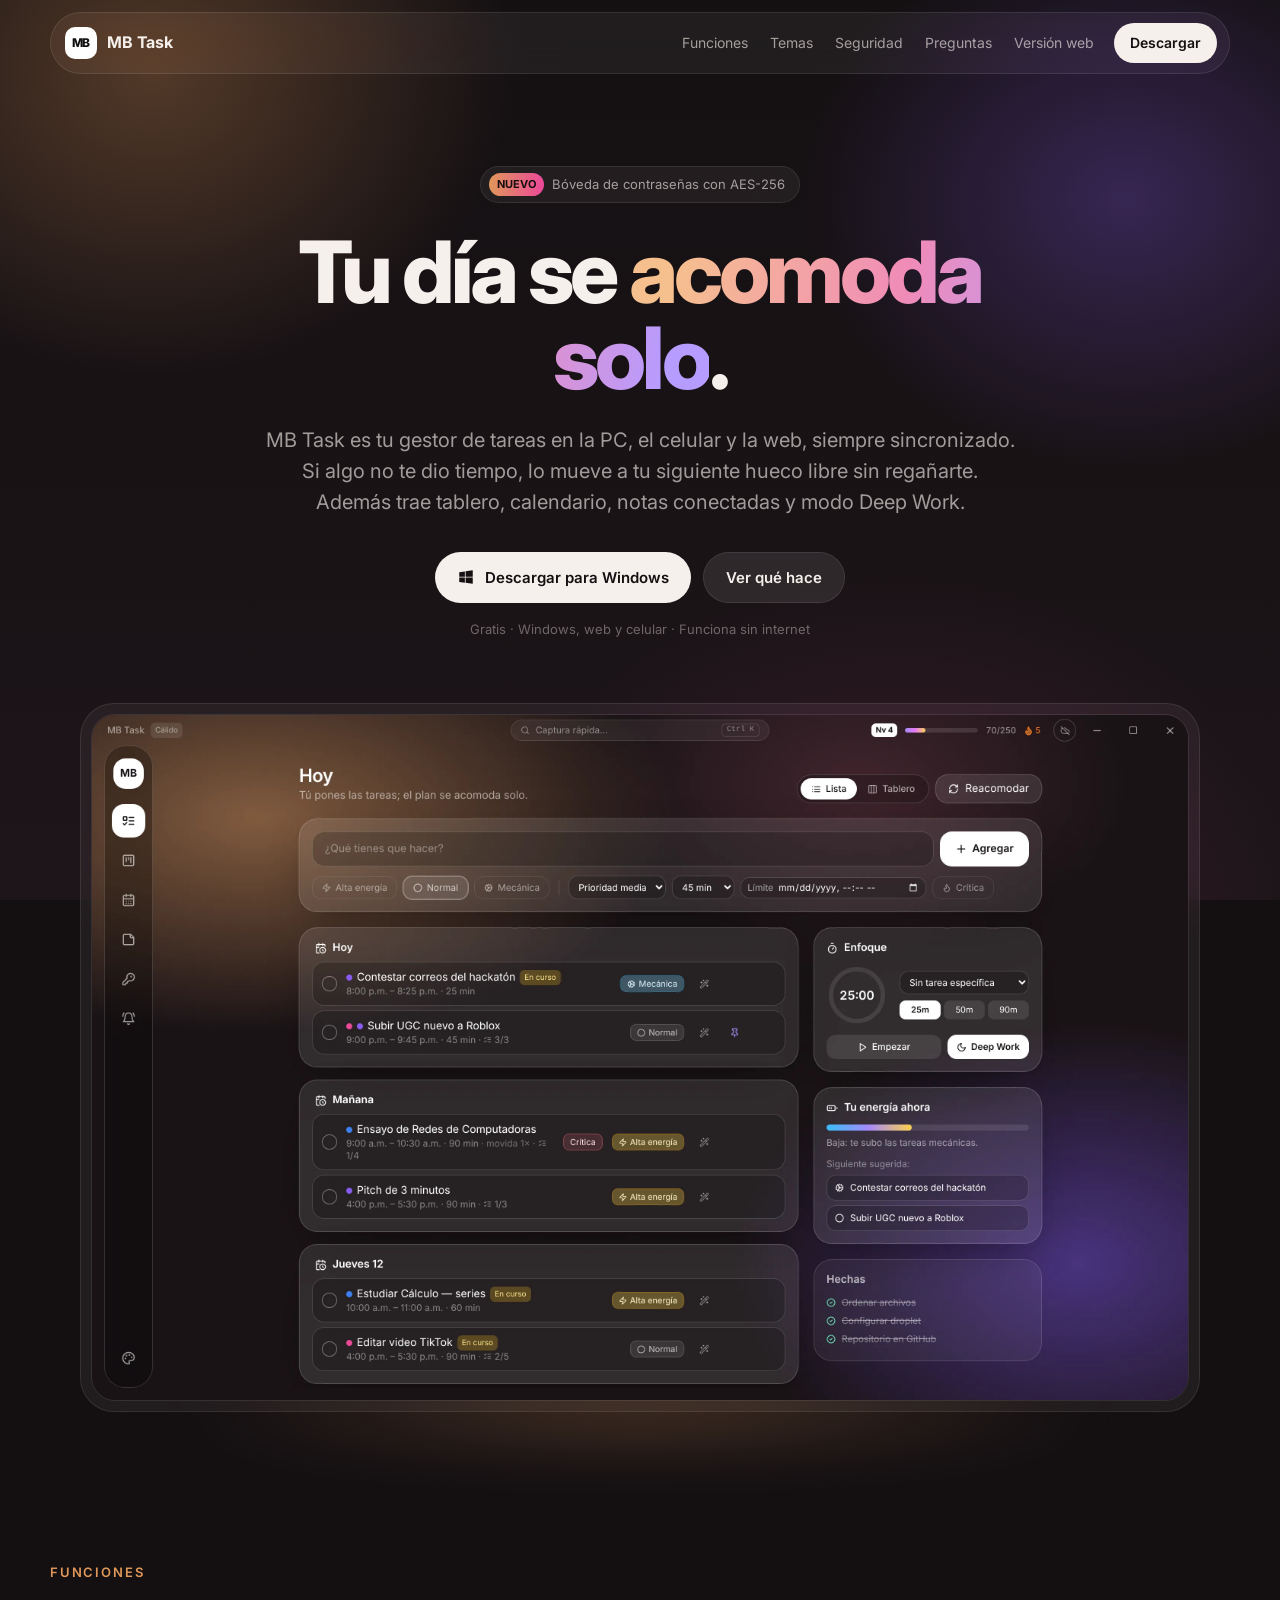
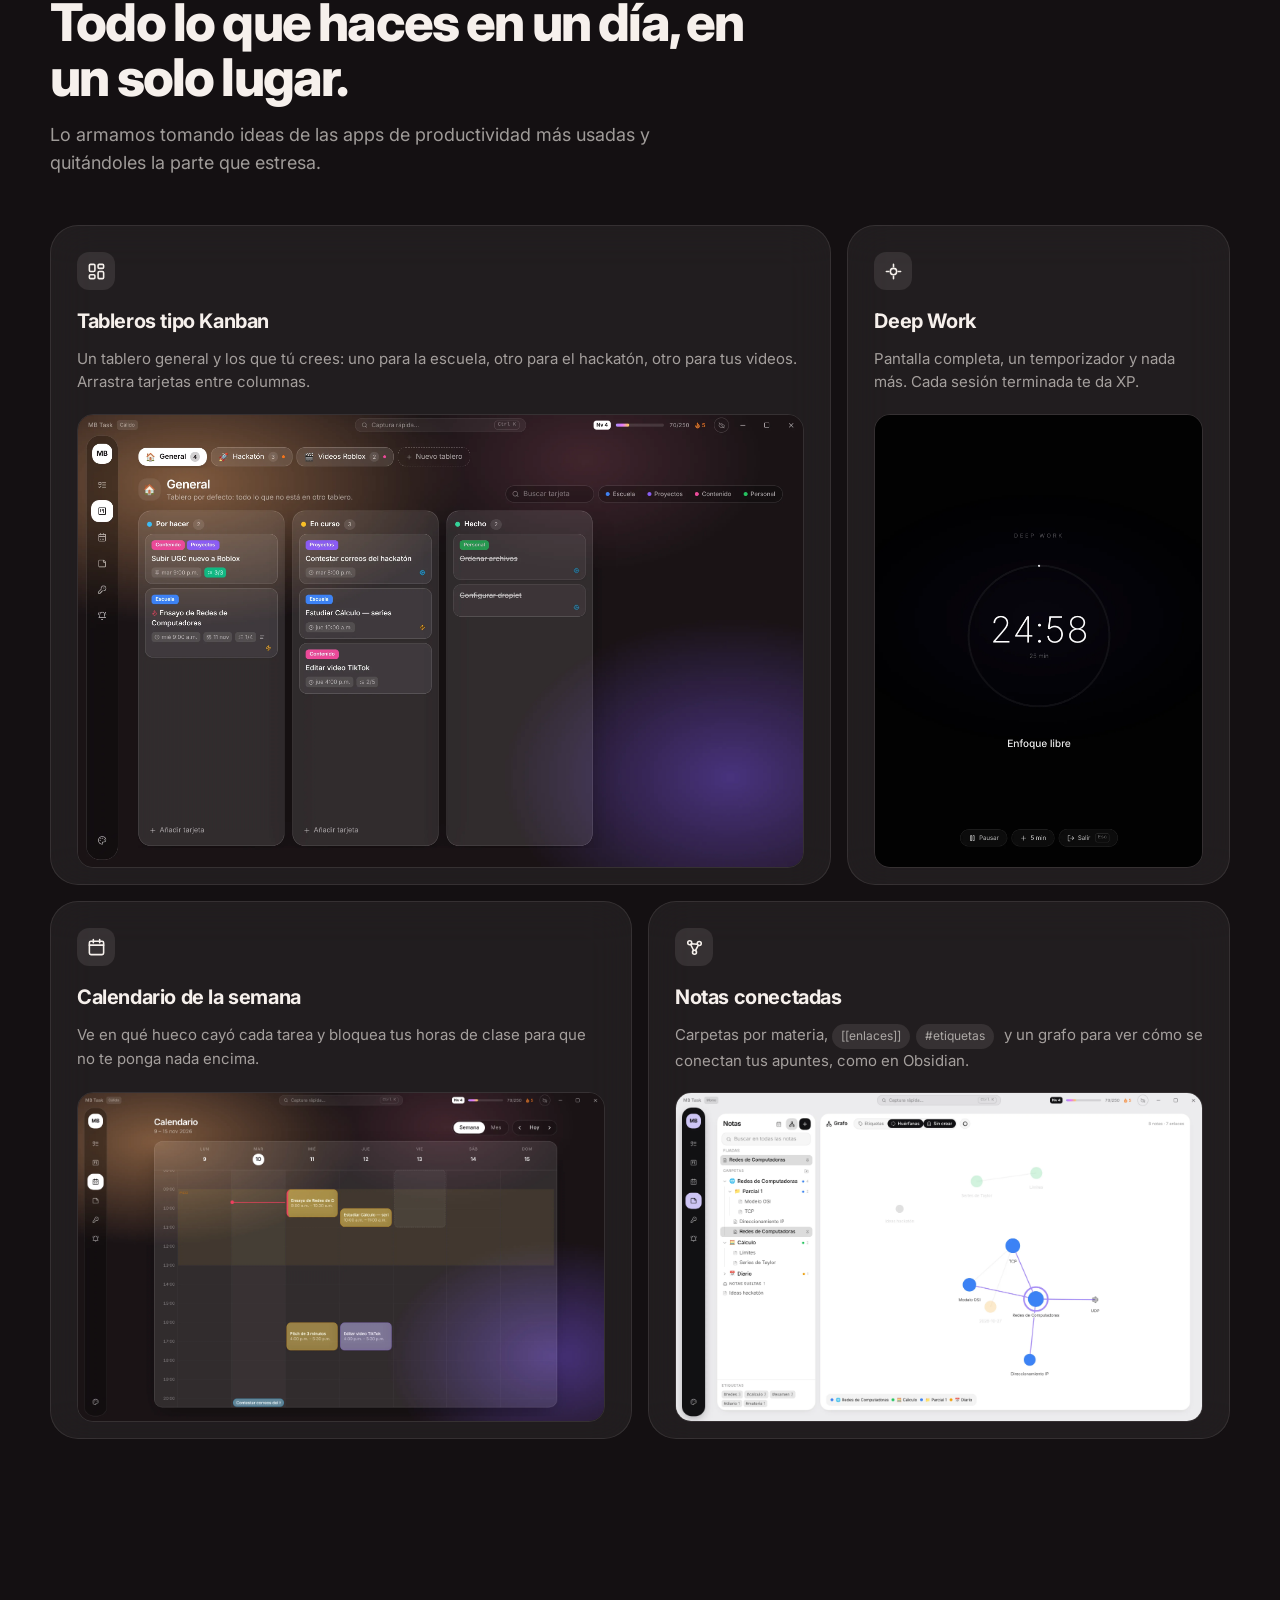
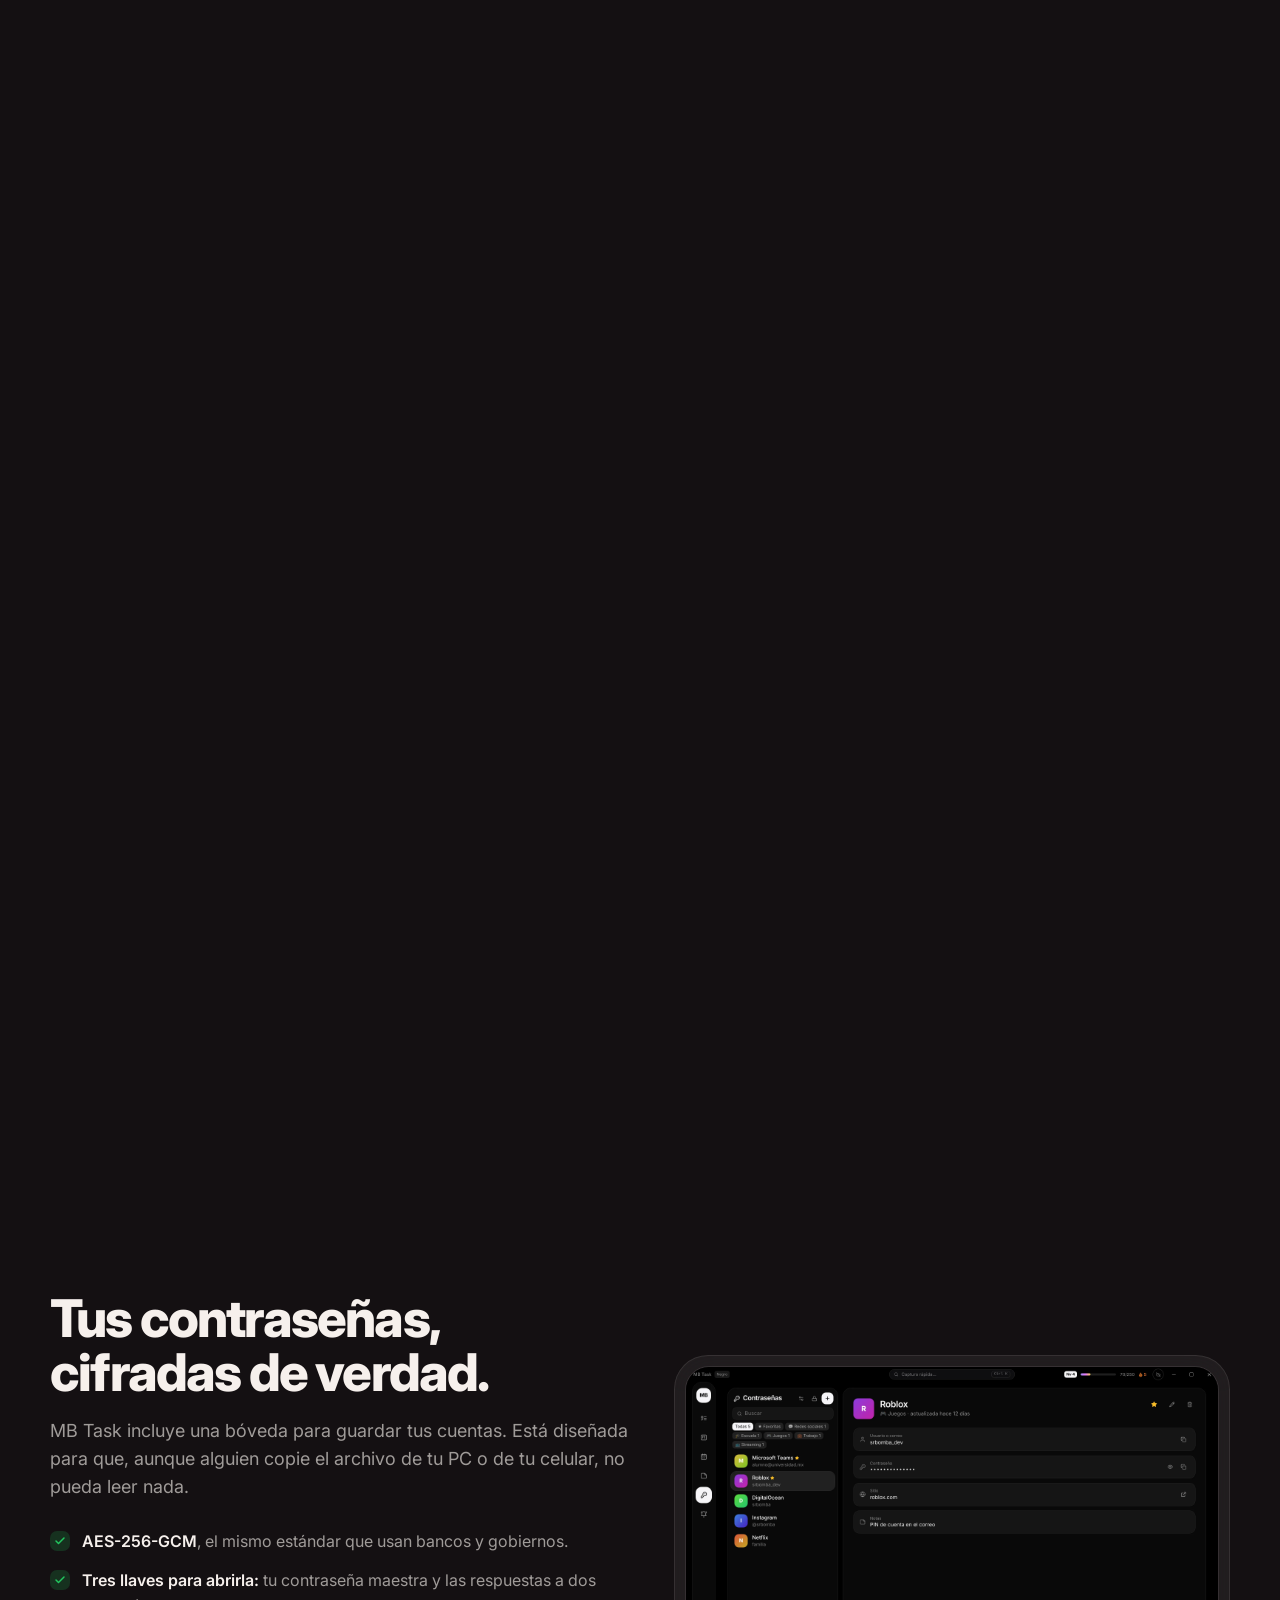
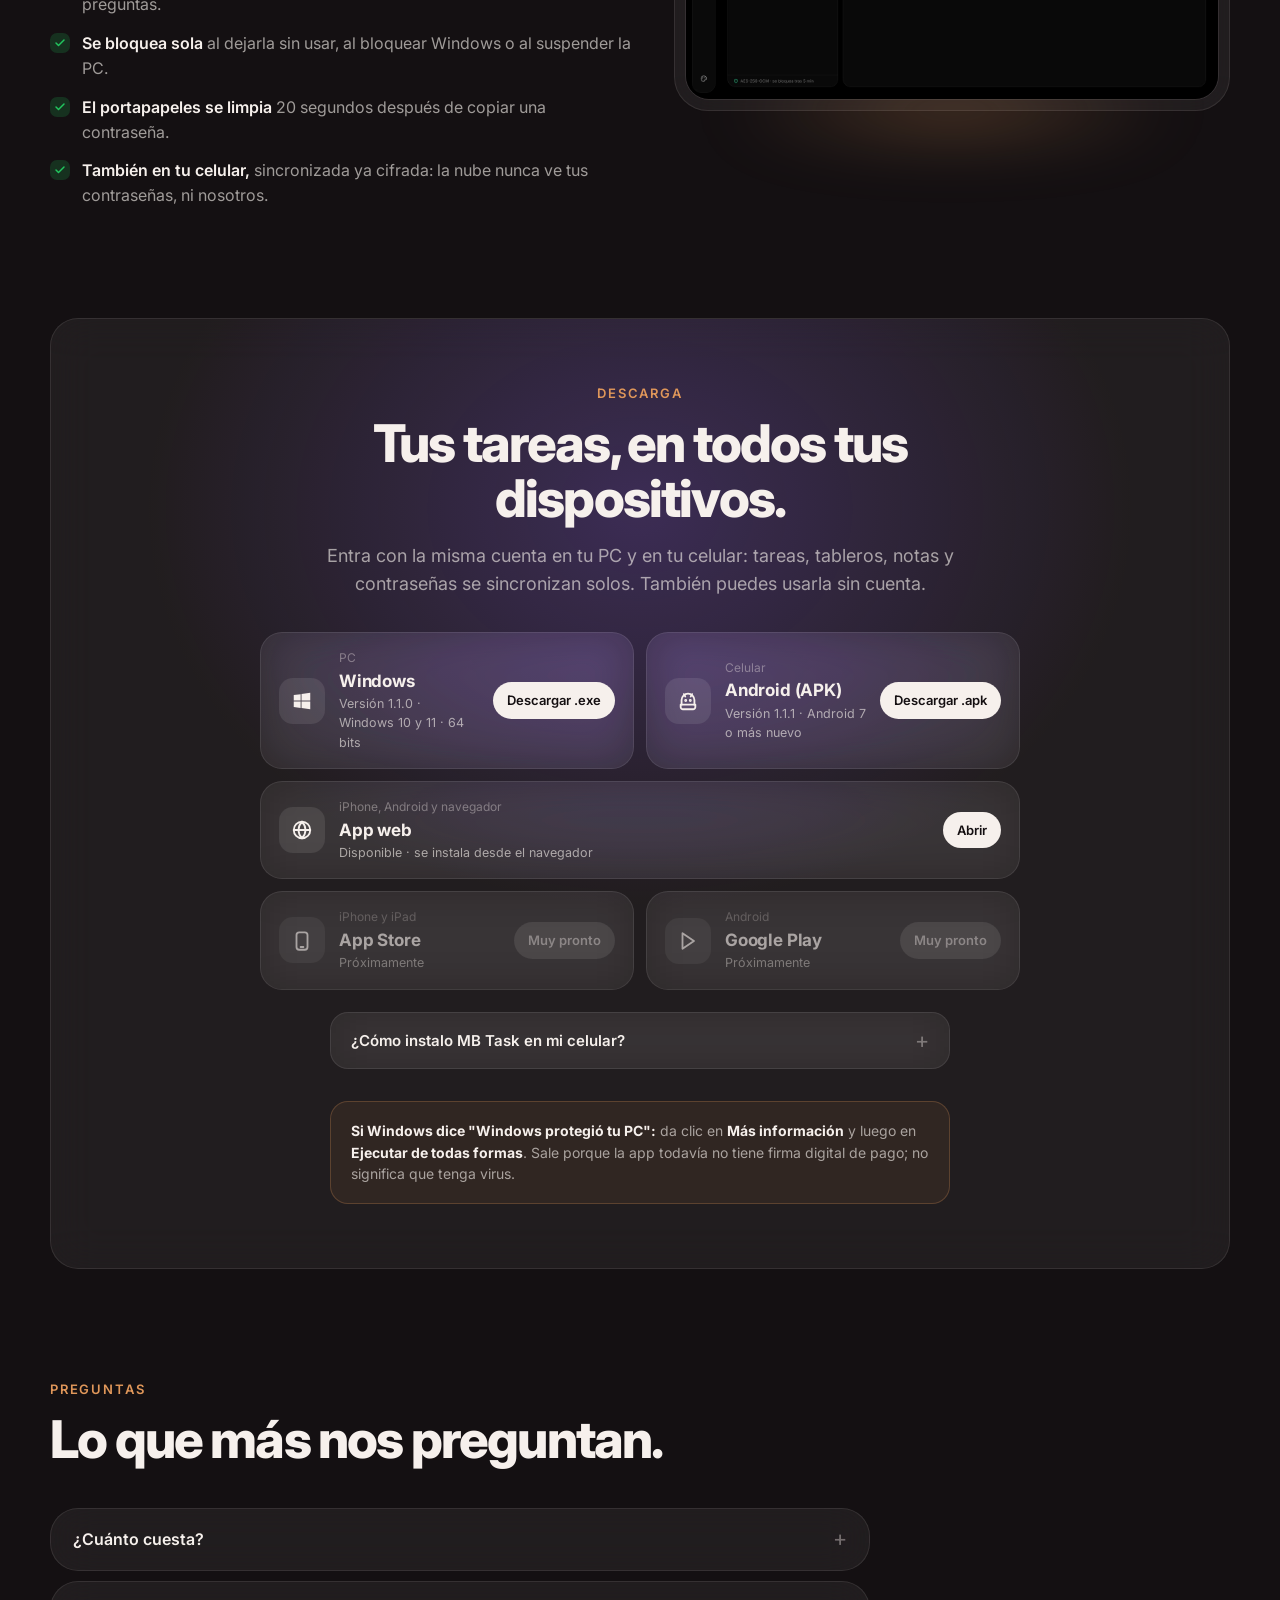
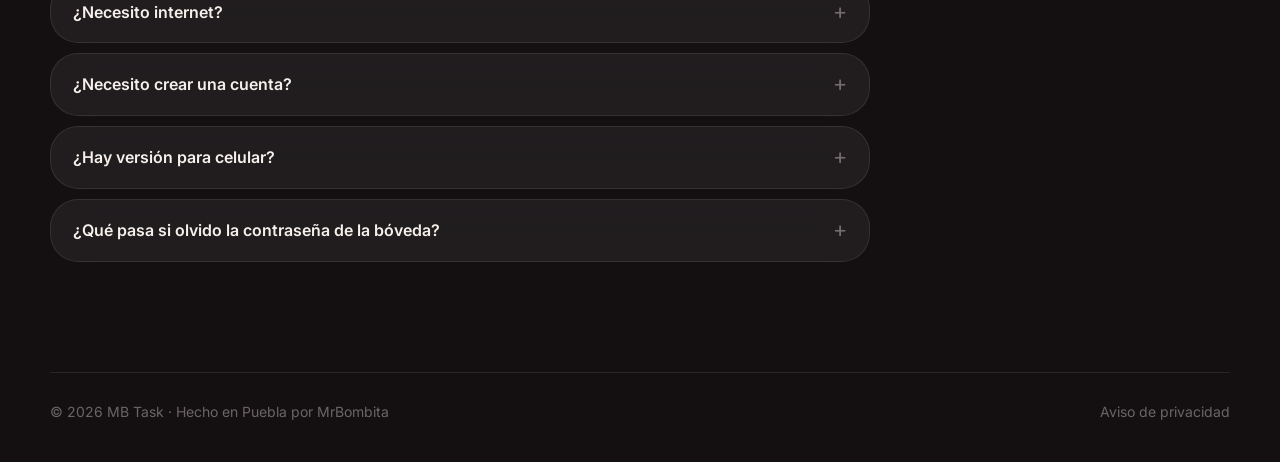
==== commit 58d09dee: "Página: muestra la versión 1.1.1 del APK Co-Authored-By: Claude Opus 5.5 <noreply@anthropic.com> Cla" ====
--- a/index.html
+++ b/index.html
@@ -354,7 +354,8 @@
 /* ── Ligas de descarga: cuando existan las apps de tienda, pon aquí su URL y el botón se activa solo. ── */
 const DOWNLOAD_URL = 'descargas/MB-Task-Setup.exe';
 const VERSION = '1.1.0';
-const APK_URL = 'descargas/MB-Task.apk';
+const APK_VERSION = '1.1.1';
+const APK_URL = 'descargas/MB-Task.apk?v=' + APK_VERSION;
 const APP_STORE_URL = null;     // 'https://apps.apple.com/app/...'
 const PLAY_STORE_URL = null;    // 'https://play.google.com/store/apps/details?id=com.mrbombita.mbtask'
 
@@ -366,7 +367,7 @@
   if (meta) a.querySelector('em').textContent = meta;
 }
 enable('dlWin', DOWNLOAD_URL, 'Descargar .exe', (VERSION ? 'Versión ' + VERSION + ' · ' : '') + 'Windows 10 y 11 · 64 bits');
-enable('dlApk', APK_URL, 'Descargar .apk', (VERSION ? 'Versión ' + VERSION + ' · ' : '') + 'Android 7 o más nuevo');
+enable('dlApk', APK_URL, 'Descargar .apk', 'Versión ' + APK_VERSION + ' · ' + 'Android 7 o más nuevo');
 enable('dlIos', APP_STORE_URL, 'Ver en App Store', 'Disponible');
 enable('dlAndroid', PLAY_STORE_URL, 'Ver en Google Play', 'Disponible');
 document.getElementById('yr').textContent = new Date().getFullYear();
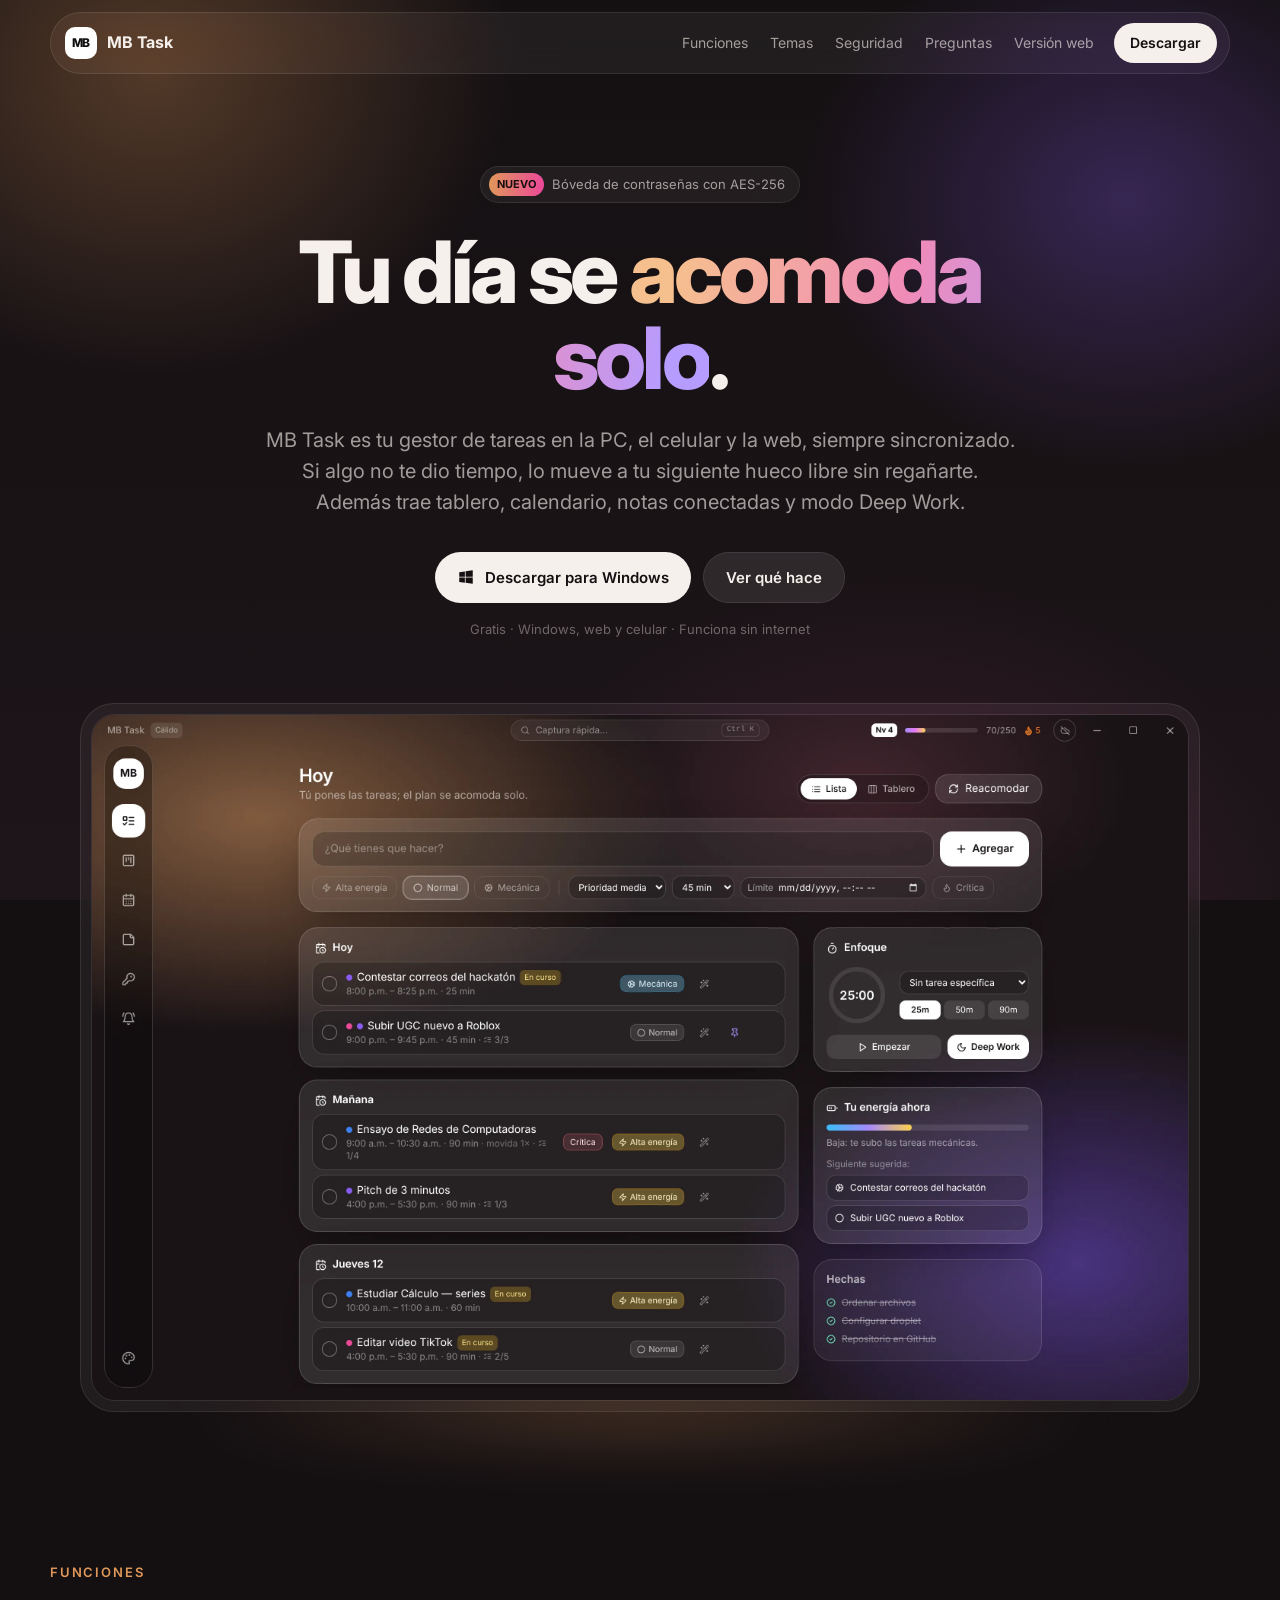
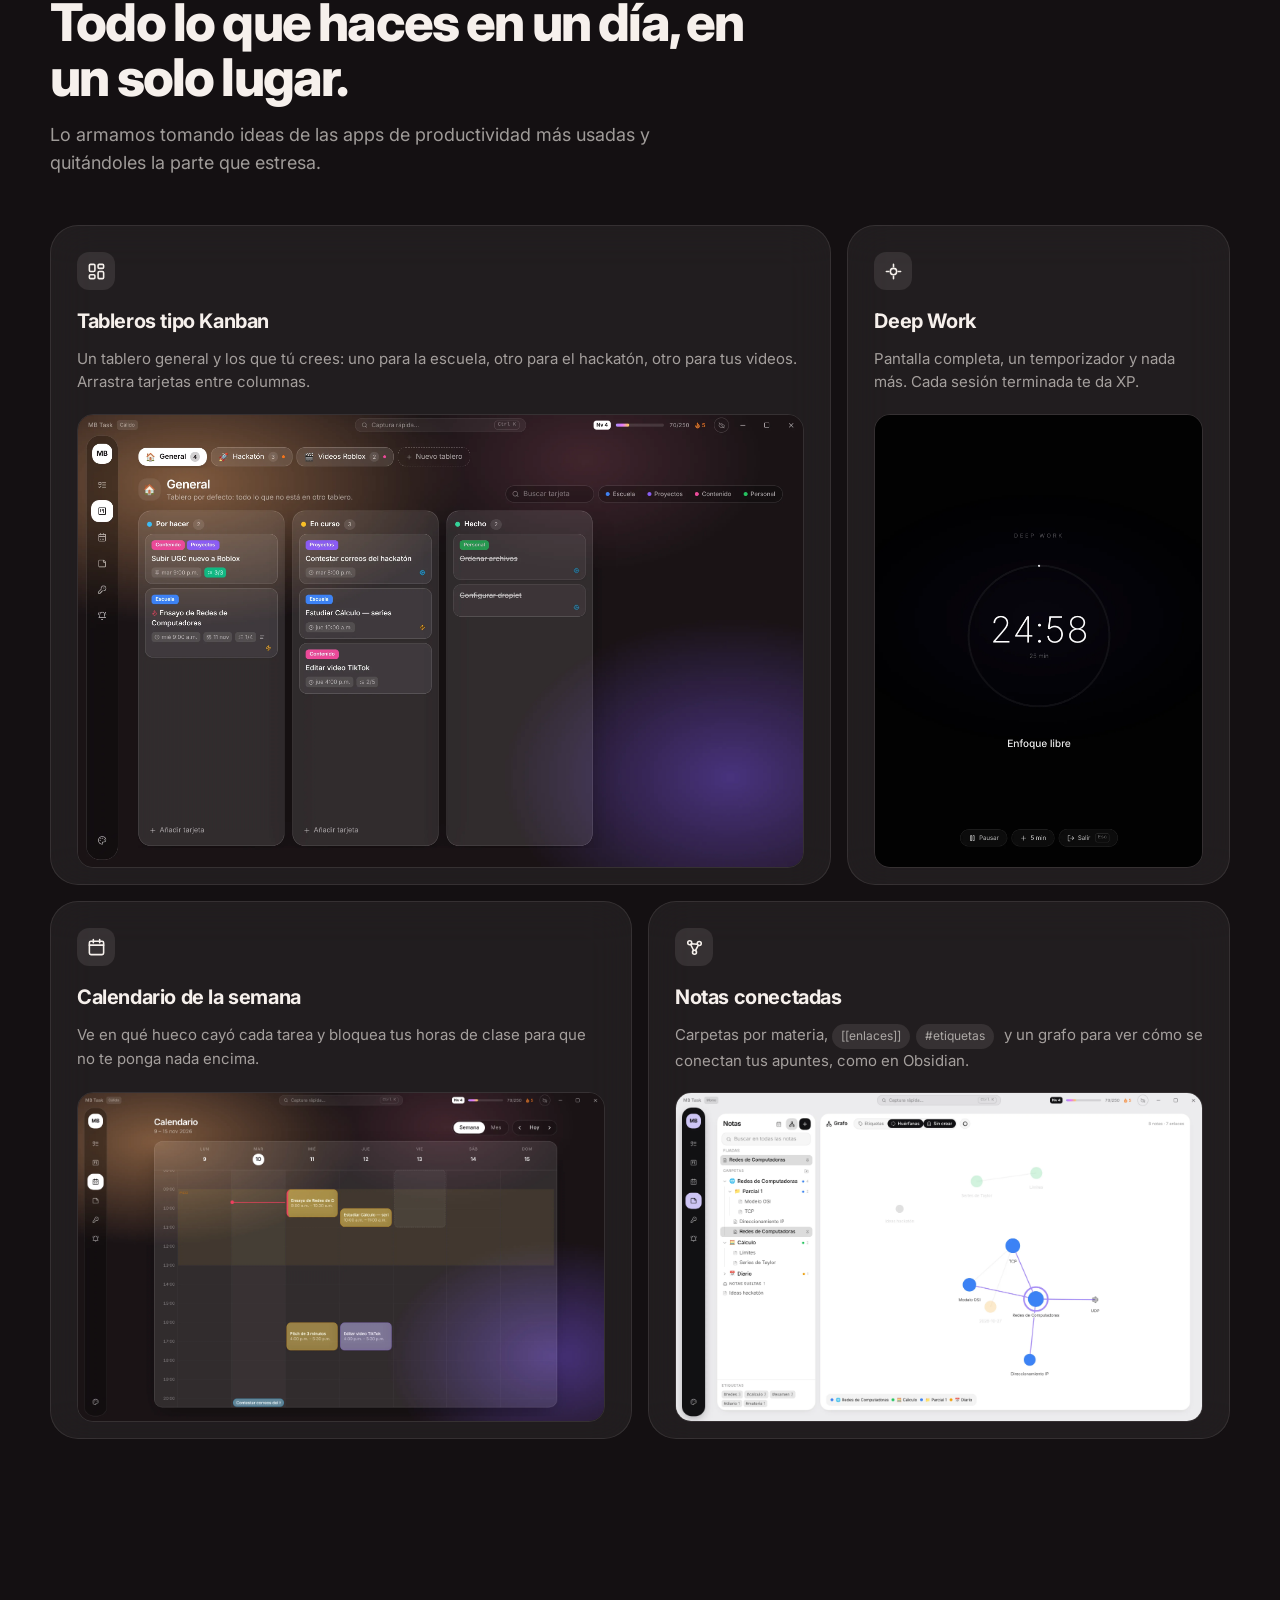
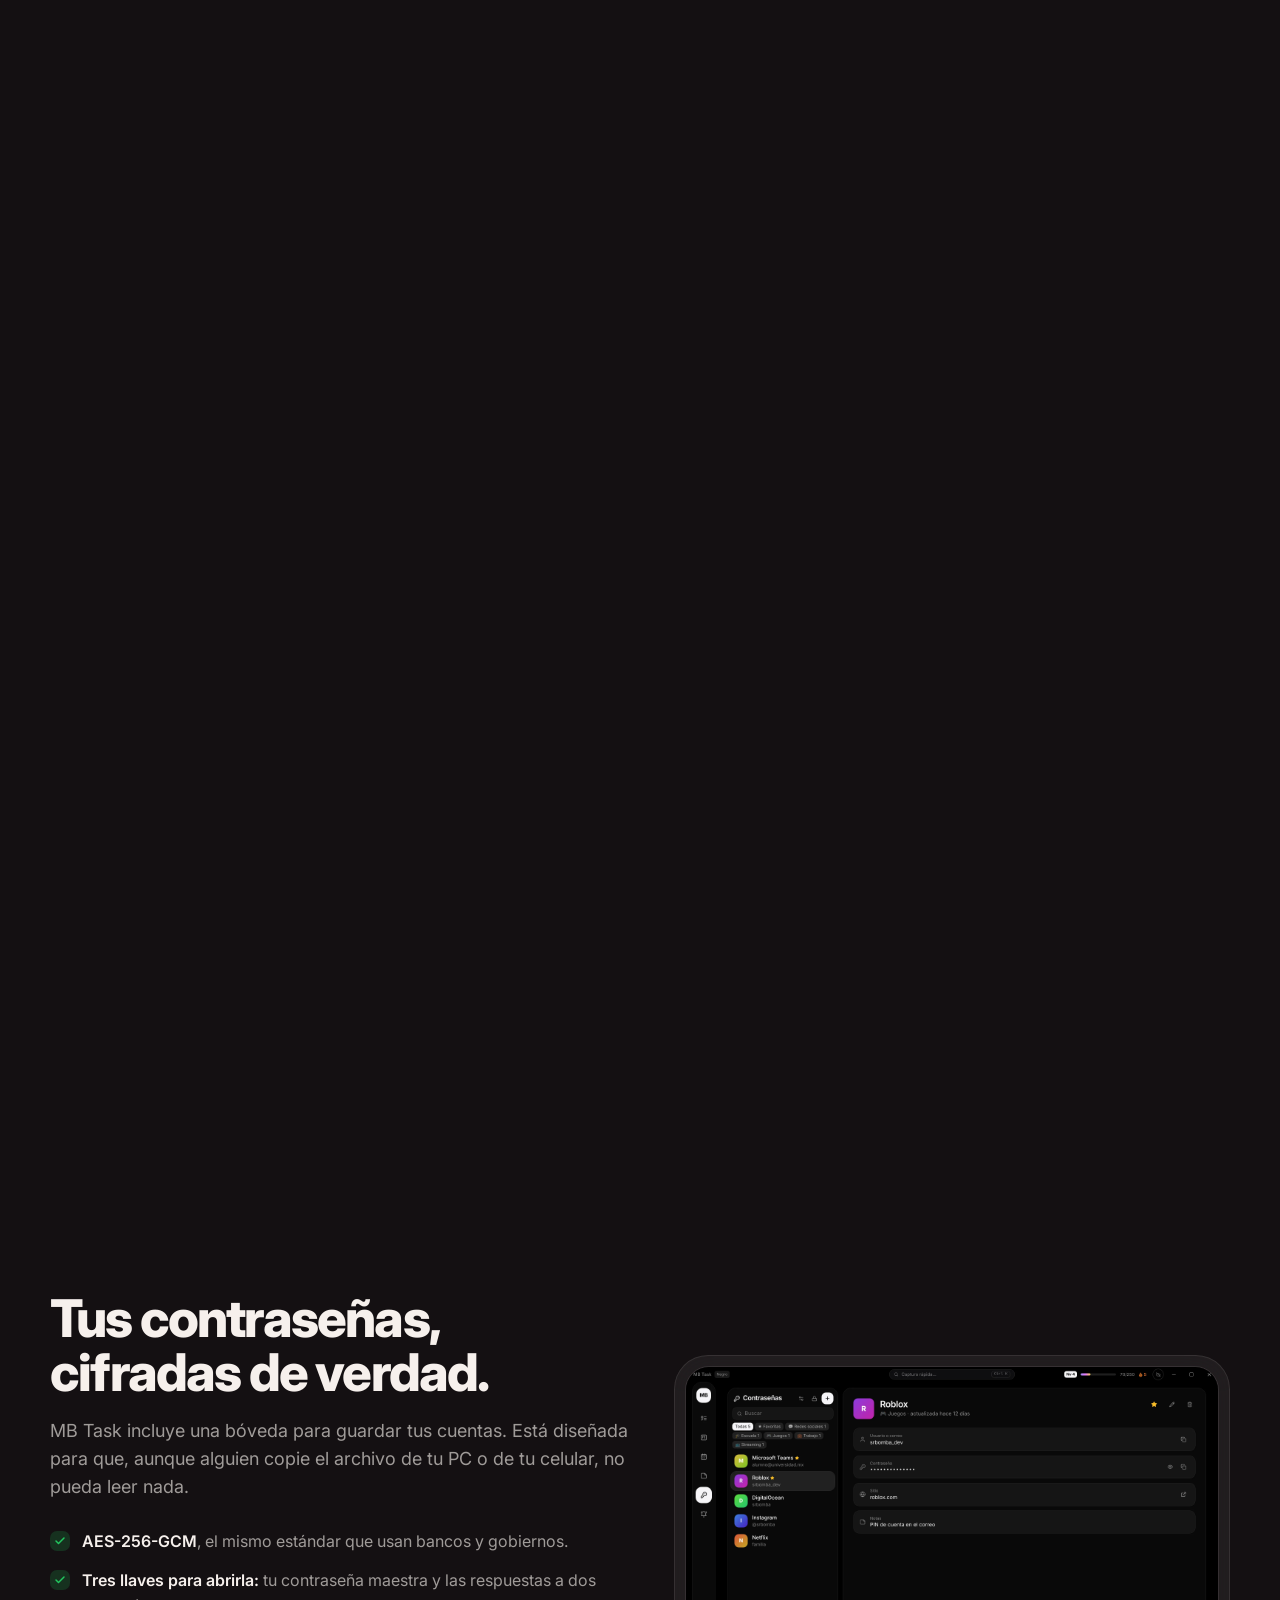
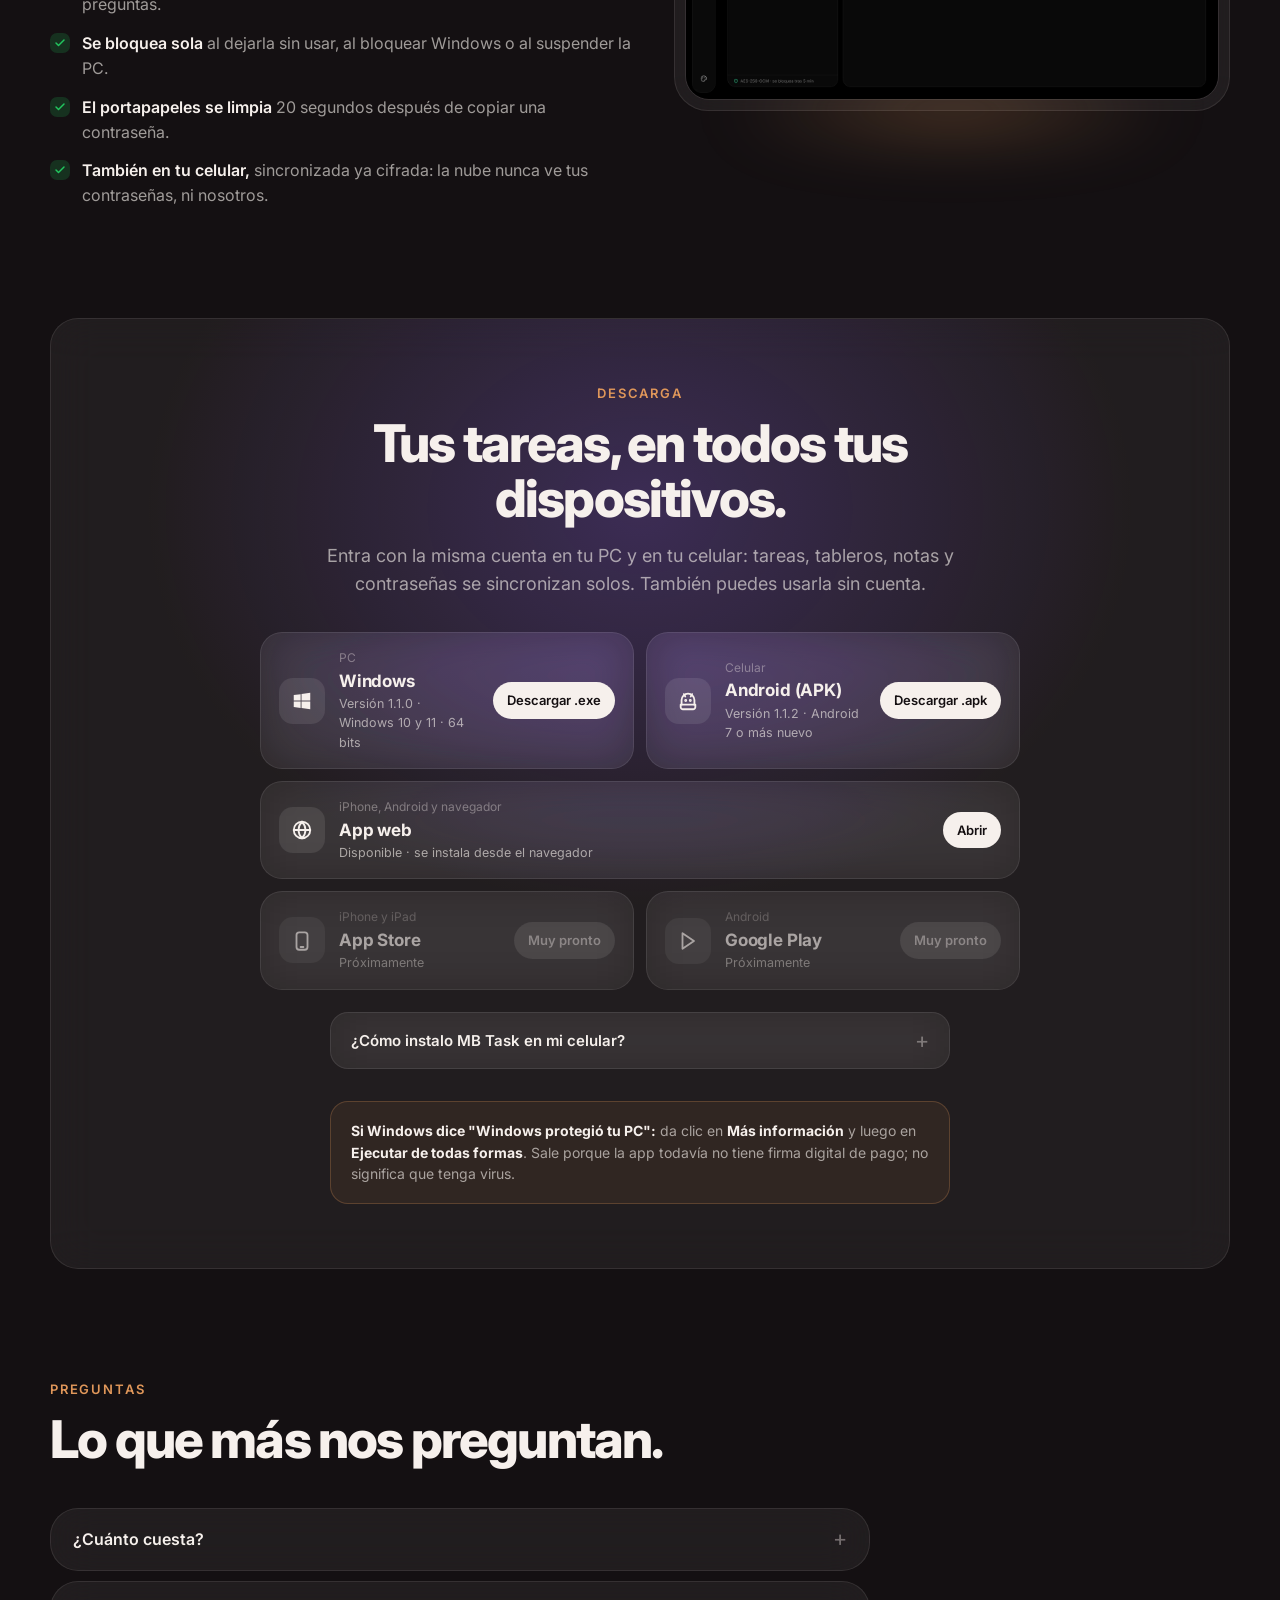
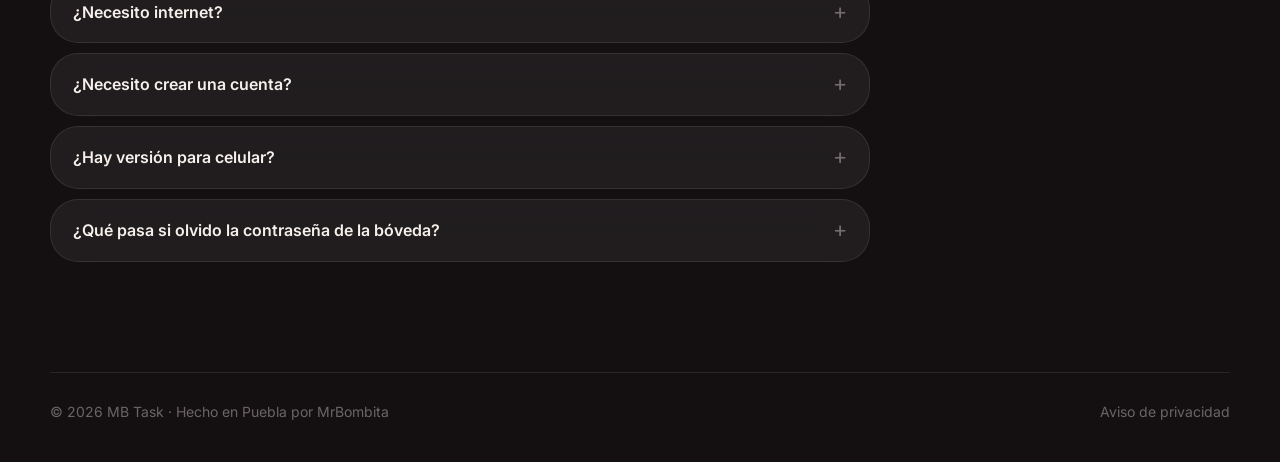
==== commit c1406721: "APK 1.1.2: oculta la configuración de Supabase a los usuarios Co-Authored-By: Claude Opus 5.5 <norep" ====
--- a/index.html
+++ b/index.html
@@ -354,7 +354,7 @@
 /* ── Ligas de descarga: cuando existan las apps de tienda, pon aquí su URL y el botón se activa solo. ── */
 const DOWNLOAD_URL = 'descargas/MB-Task-Setup.exe';
 const VERSION = '1.1.0';
-const APK_VERSION = '1.1.1';
+const APK_VERSION = '1.1.2';
 const APK_URL = 'descargas/MB-Task.apk?v=' + APK_VERSION;
 const APP_STORE_URL = null;     // 'https://apps.apple.com/app/...'
 const PLAY_STORE_URL = null;    // 'https://play.google.com/store/apps/details?id=com.mrbombita.mbtask'
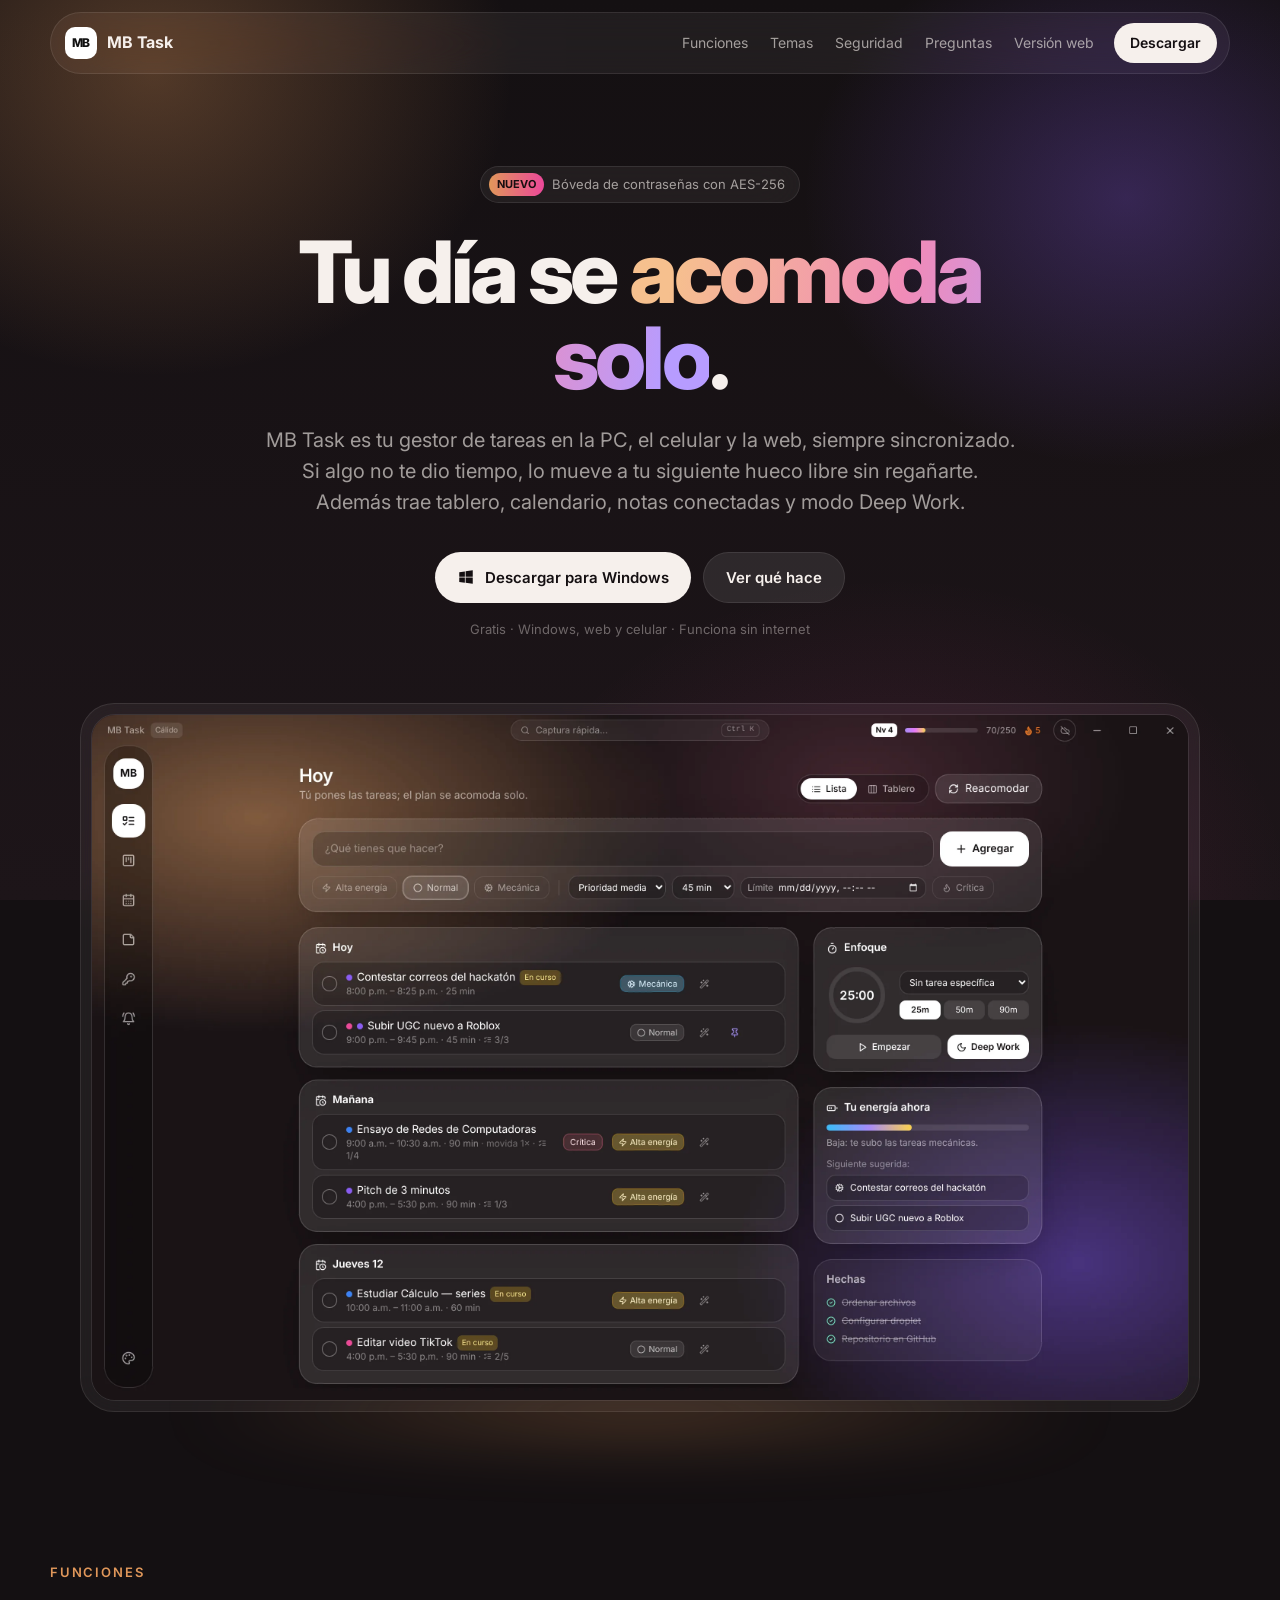
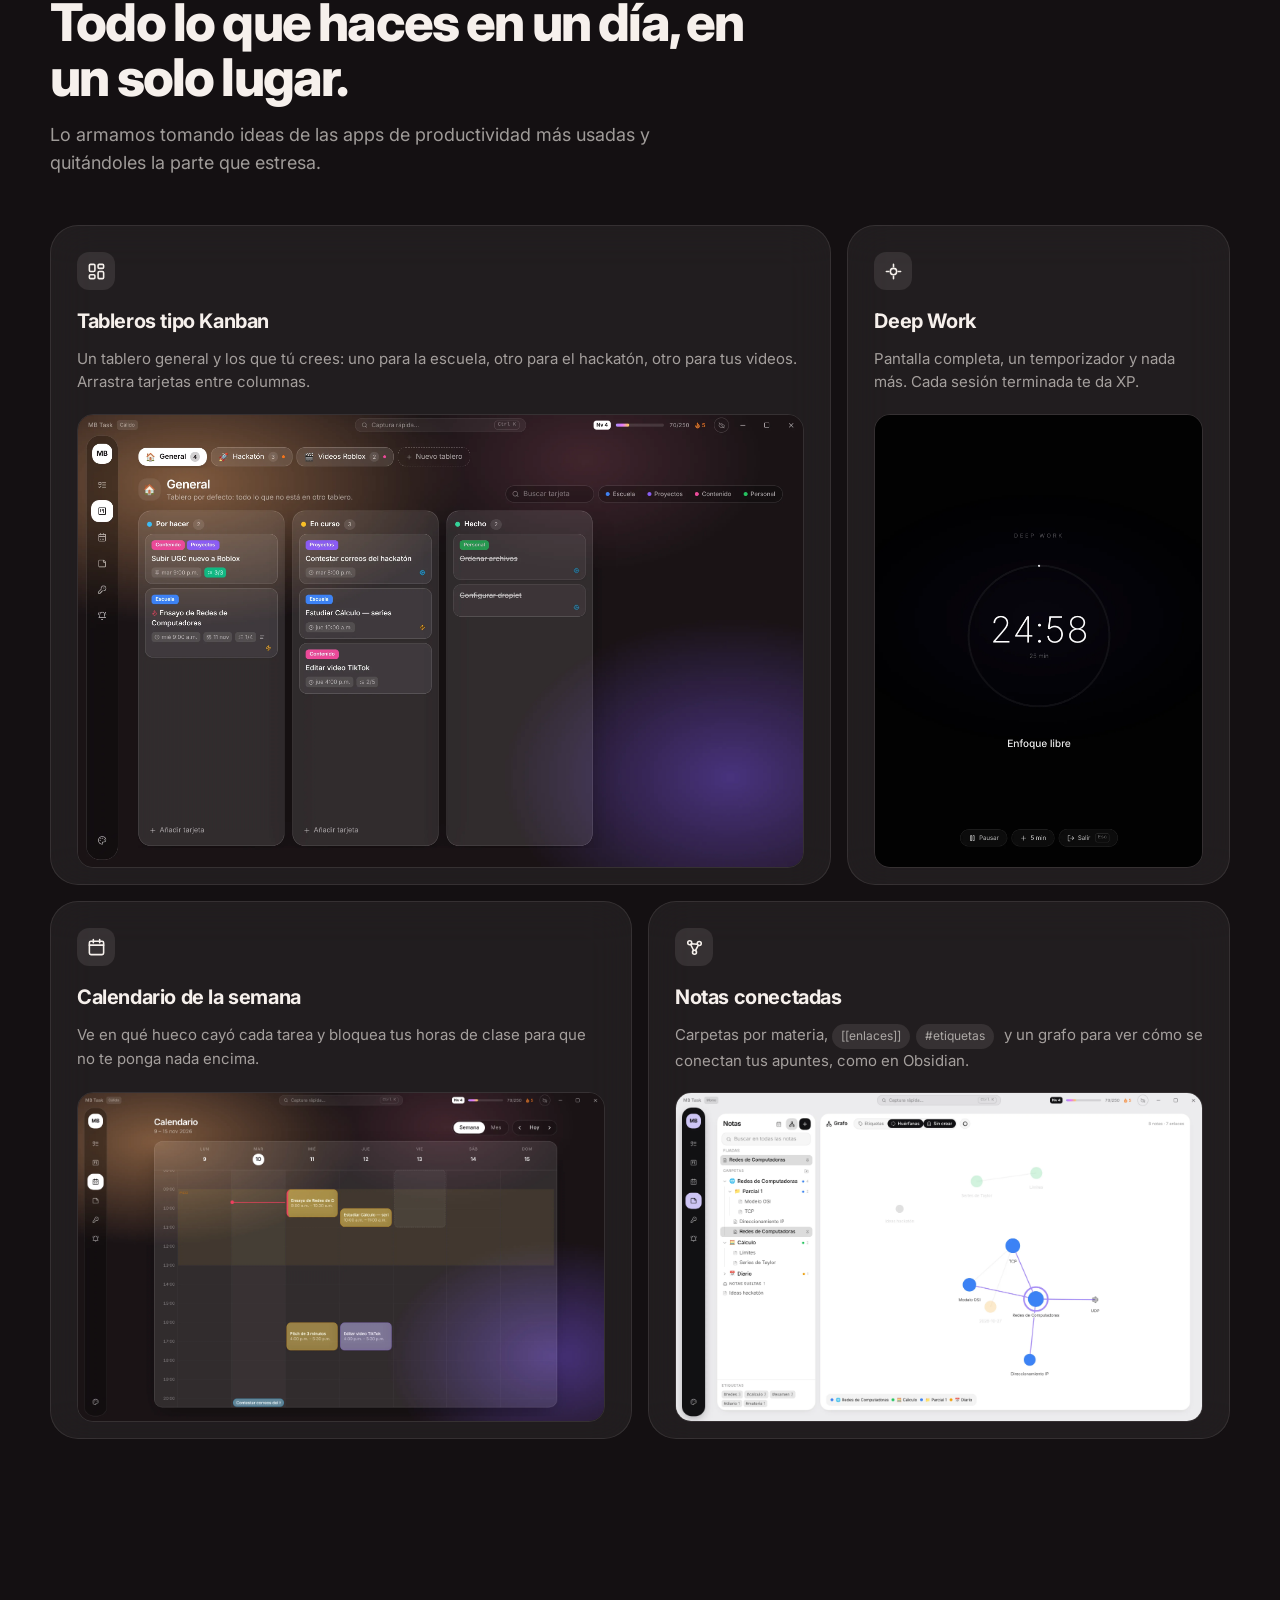
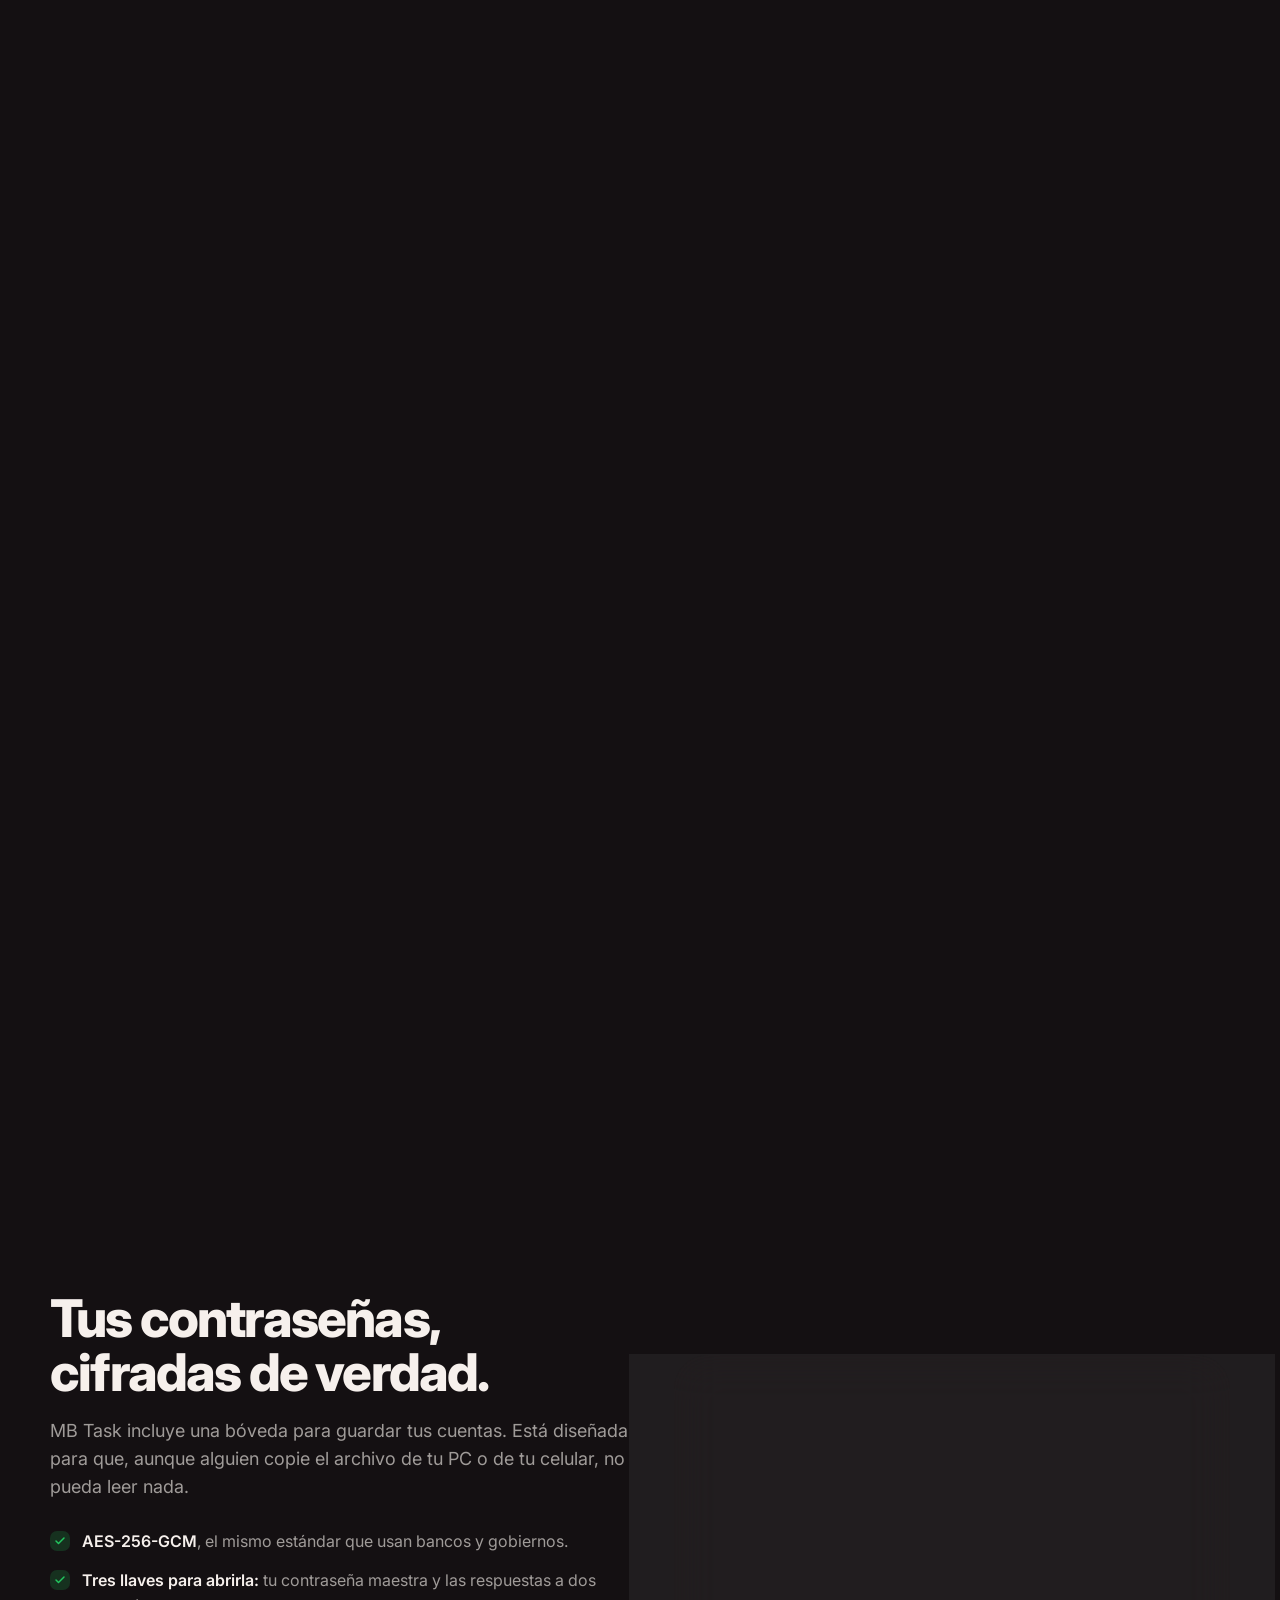
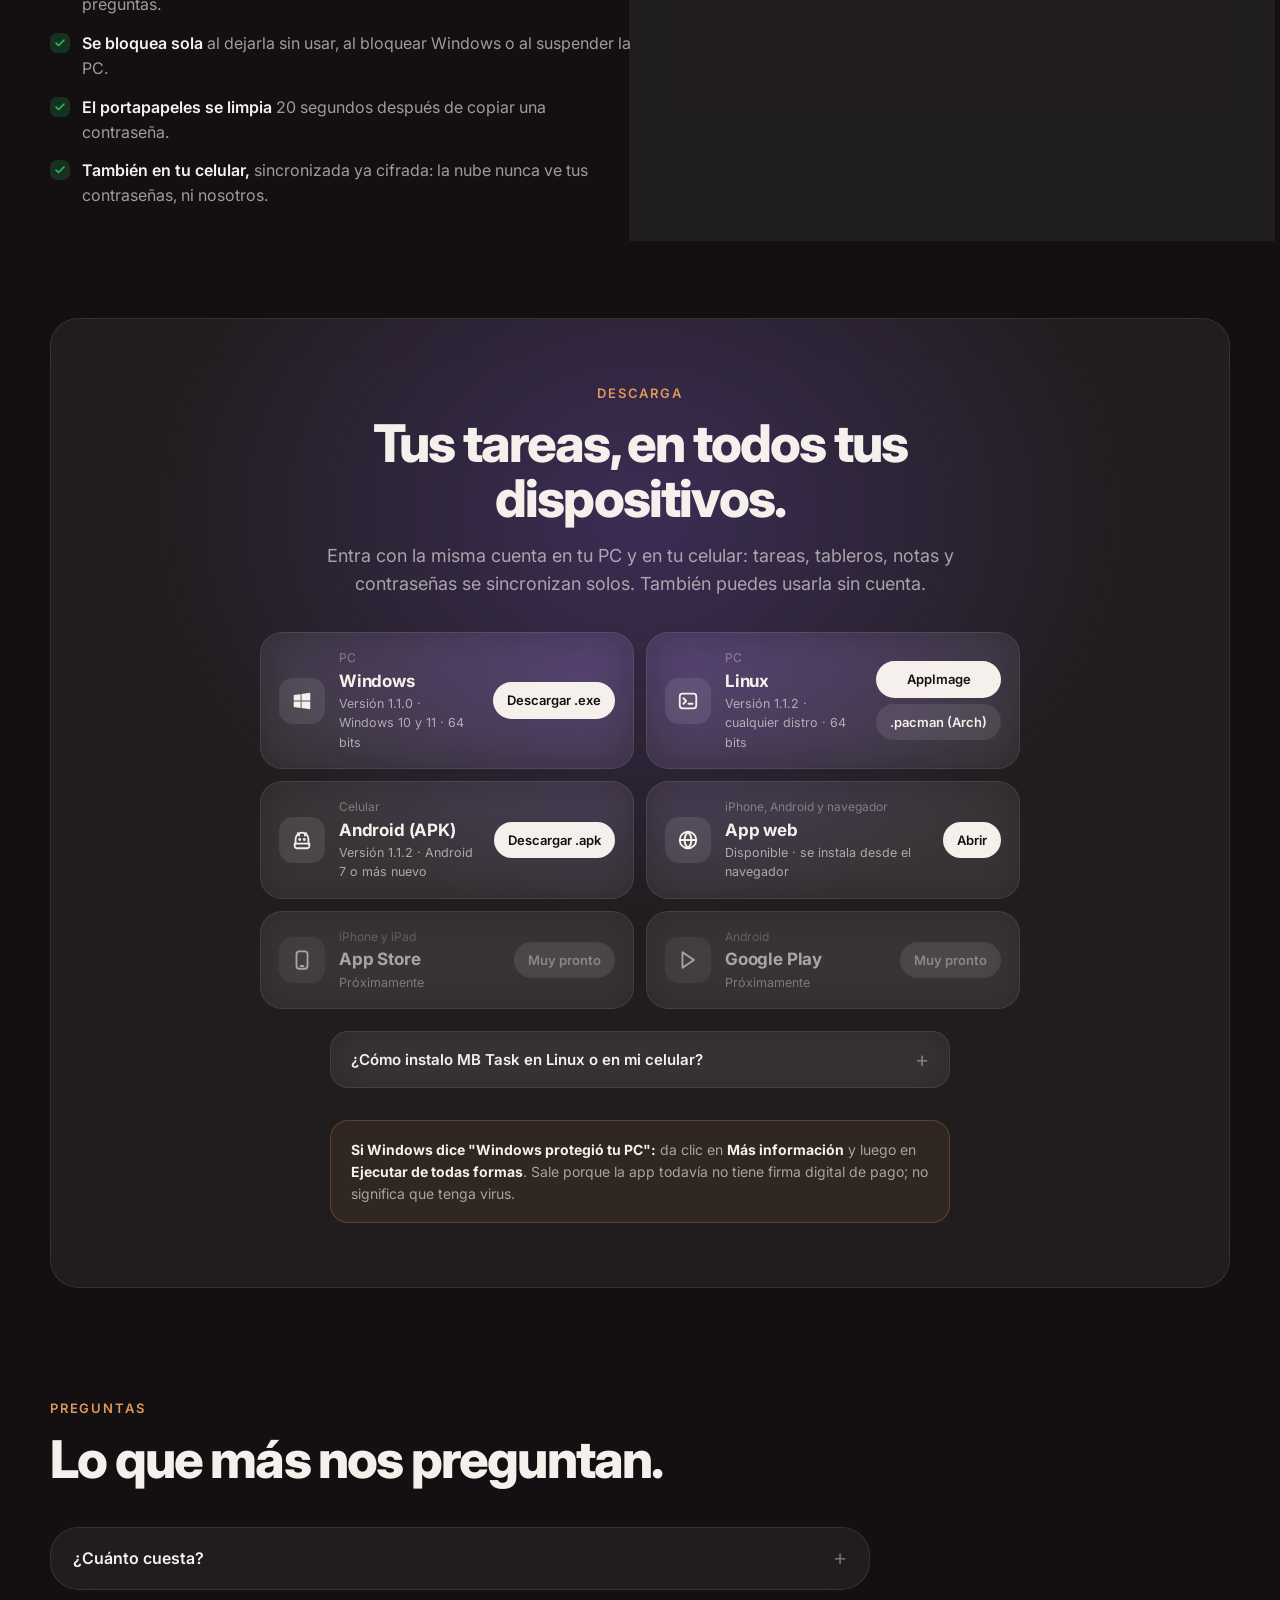
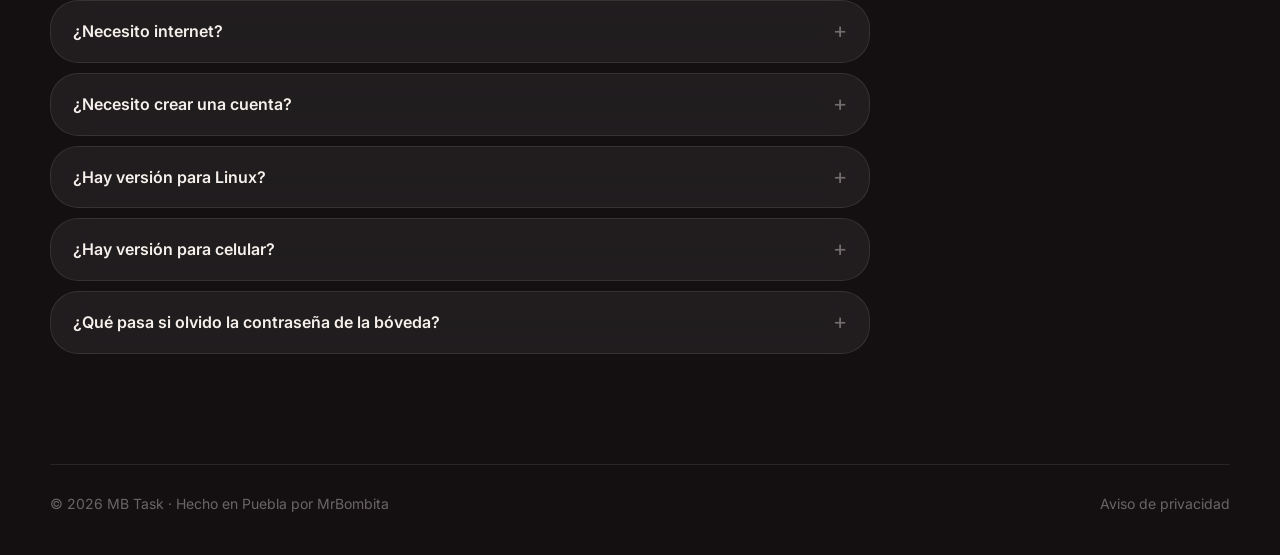
==== commit 70921b4b: "Versión para Linux: AppImage y paquete de Arch (.pacman) Co-Authored-By: Claude Opus 5.5 <noreply@an" ====
--- a/index.html
+++ b/index.html
@@ -125,6 +125,10 @@
 .plat-tx b{font-size:17px;letter-spacing:-.01em}
 .plat-tx em{font-style:normal;font-size:12.5px;color:var(--mute)}
 .plat-go{font-size:13px;font-weight:600;padding:8px 14px;border-radius:999px;background:var(--glass2);white-space:nowrap}
+.plat-gos{display:flex;flex-direction:column;gap:6px;flex-shrink:0}
+.plat-gos .plat-go{text-align:center;transition:transform .2s}
+.plat-gos .plat-go:hover{transform:translateY(-1px)}
+.plat-gos .plat-go.main{background:var(--fg);color:#140f11}
 .plat:not([aria-disabled=true]) .plat-go[data-ok]{background:var(--fg);color:#140f11}
 .plat[aria-disabled=true] .plat-go{color:var(--faint)}
 .install{max-width:620px;margin:22px auto 0;text-align:left;padding:16px 20px;border-radius:18px}
@@ -290,12 +294,17 @@
           <span class="plat-tx"><small>PC</small><b>Windows</b><em id="dlMeta">Preparando el instalador…</em></span>
           <span class="plat-go" data-ok>Descargar .exe</span>
         </a>
+        <div class="plat glass" id="dlLinux">
+          <span class="plat-ic"><svg viewBox="0 0 24 24" fill="none" stroke="currentColor" stroke-width="2" stroke-linecap="round" stroke-linejoin="round"><rect x="3" y="4" width="18" height="16" rx="3"/><path d="m7 9 3 3-3 3M12.5 15H17"/></svg></span>
+          <span class="plat-tx"><small>PC</small><b>Linux</b><em id="dlLinuxMeta">Arch, Ubuntu, Fedora… · 64 bits</em></span>
+          <span class="plat-gos"><a class="plat-go main" id="dlAppImage" href="descargas/MB-Task.AppImage">AppImage</a><a class="plat-go" id="dlPacman" href="descargas/MB-Task.pacman">.pacman (Arch)</a></span>
+        </div>
         <a class="plat glass" id="dlApk" href="#descargar" aria-disabled="true">
           <span class="plat-ic"><svg viewBox="0 0 24 24" fill="none" stroke="currentColor" stroke-width="2" stroke-linecap="round" stroke-linejoin="round"><path d="M5 16V11a7 7 0 0 1 14 0v5"/><path d="M4 16h16v2.5A2.5 2.5 0 0 1 17.5 21h-11A2.5 2.5 0 0 1 4 18.5z"/><path d="M7.5 4.5 9 7M16.5 4.5 15 7"/><circle cx="9.5" cy="11.5" r=".6" fill="currentColor"/><circle cx="14.5" cy="11.5" r=".6" fill="currentColor"/></svg></span>
           <span class="plat-tx"><small>Celular</small><b>Android (APK)</b><em>Preparando el APK…</em></span>
           <span class="plat-go">Muy pronto</span>
         </a>
-        <a class="plat glass" href="app/" style="grid-column:1/-1">
+        <a class="plat glass" href="app/">
           <span class="plat-ic"><svg viewBox="0 0 24 24" fill="none" stroke="currentColor" stroke-width="2" stroke-linecap="round" stroke-linejoin="round"><circle cx="12" cy="12" r="9"/><path d="M3 12h18M12 3c2.5 2.6 3.8 5.6 3.8 9s-1.3 6.4-3.8 9c-2.5-2.6-3.8-5.6-3.8-9S9.5 5.6 12 3z"/></svg></span>
           <span class="plat-tx"><small>iPhone, Android y navegador</small><b>App web</b><em>Disponible · se instala desde el navegador</em></span>
           <span class="plat-go" data-ok>Abrir</span>
@@ -313,7 +322,14 @@
       </div>
 
       <details class="install glass">
-        <summary>¿Cómo instalo MB Task en mi celular?</summary>
+        <summary>¿Cómo instalo MB Task en Linux o en mi celular?</summary>
+        <p><b>Linux (AppImage, cualquier distro):</b></p>
+        <ol>
+          <li>Descarga el <b>AppImage</b>.</li>
+          <li>Dale permiso de ejecutar: clic derecho → Propiedades → <b>Permitir ejecutar</b>, o en la terminal <code>chmod +x MB-Task.AppImage</code>.</li>
+          <li>Ábrelo con doble clic o con <code>./MB-Task.AppImage</code>. Si no abre, instala FUSE 2 (en Arch: <code>sudo pacman -S fuse2</code>).</li>
+        </ol>
+        <p><b>Arch Linux (.pacman):</b> descárgalo e instálalo con <code>sudo pacman -U MB-Task.pacman</code>. Te aparece en el menú de aplicaciones como cualquier otra app. Para quitarla: <code>sudo pacman -R mb-task-app</code>.</p>
         <p><b>Android (APK):</b></p>
         <ol>
           <li>Desde tu Android, toca <b>Descargar .apk</b> arriba.</li>
@@ -338,6 +354,7 @@
         <details class="glass rv"><summary>¿Cuánto cuesta?</summary><p>Nada. MB Task es gratis.</p></details>
         <details class="glass rv"><summary>¿Necesito internet?</summary><p>No. Tareas, notas, calendario y la bóveda funcionan sin conexión. Sólo necesitas internet para iniciar sesión con tu cuenta.</p></details>
         <details class="glass rv"><summary>¿Necesito crear una cuenta?</summary><p>No es obligatorio: puedes elegir "Seguir sin cuenta" y todo se guarda en ese dispositivo. Con cuenta, tus tareas, notas y contraseñas se sincronizan entre tu PC y tu celular.</p></details>
+        <details class="glass rv"><summary>¿Hay versión para Linux?</summary><p>Sí. En la sección de descarga está el <b>AppImage</b>, que funciona en casi cualquier distro, y el paquete <b>.pacman</b> para Arch.</p></details>
         <details class="glass rv"><summary>¿Hay versión para celular?</summary><p>Sí. En Android ya puedes instalar el <b>APK</b> desde la sección de descarga. Las apps para App Store y Google Play vienen pronto; en iPhone abre <a href="app/" style="text-decoration:underline">mrbombita.github.io/mb-task/app</a> en tu celular. En iPhone, en Safari toca <b>Compartir → Agregar a inicio</b> y queda como una app. Entra con tu misma cuenta y verás las mismas tareas, tableros y notas que en tu PC.</p></details>
         <details class="glass rv"><summary>¿Qué pasa si olvido la contraseña de la bóveda?</summary><p>No se puede recuperar. Es a propósito: sin tu contraseña y tus dos respuestas, nadie puede abrirla. Anótalas en un lugar seguro.</p></details>
       </div>
@@ -356,6 +373,7 @@
 const VERSION = '1.1.0';
 const APK_VERSION = '1.1.2';
 const APK_URL = 'descargas/MB-Task.apk?v=' + APK_VERSION;
+const LINUX_VERSION = '1.1.2';
 const APP_STORE_URL = null;     // 'https://apps.apple.com/app/...'
 const PLAY_STORE_URL = null;    // 'https://play.google.com/store/apps/details?id=com.mrbombita.mbtask'
 
@@ -368,6 +386,8 @@
 }
 enable('dlWin', DOWNLOAD_URL, 'Descargar .exe', (VERSION ? 'Versión ' + VERSION + ' · ' : '') + 'Windows 10 y 11 · 64 bits');
 enable('dlApk', APK_URL, 'Descargar .apk', 'Versión ' + APK_VERSION + ' · ' + 'Android 7 o más nuevo');
+document.getElementById('dlLinuxMeta').textContent = 'Versión ' + LINUX_VERSION + ' · cualquier distro · 64 bits';
+for (const id of ['dlAppImage', 'dlPacman']) { const a = document.getElementById(id); a.href += '?v=' + LINUX_VERSION; }
 enable('dlIos', APP_STORE_URL, 'Ver en App Store', 'Disponible');
 enable('dlAndroid', PLAY_STORE_URL, 'Ver en Google Play', 'Disponible');
 document.getElementById('yr').textContent = new Date().getFullYear();
